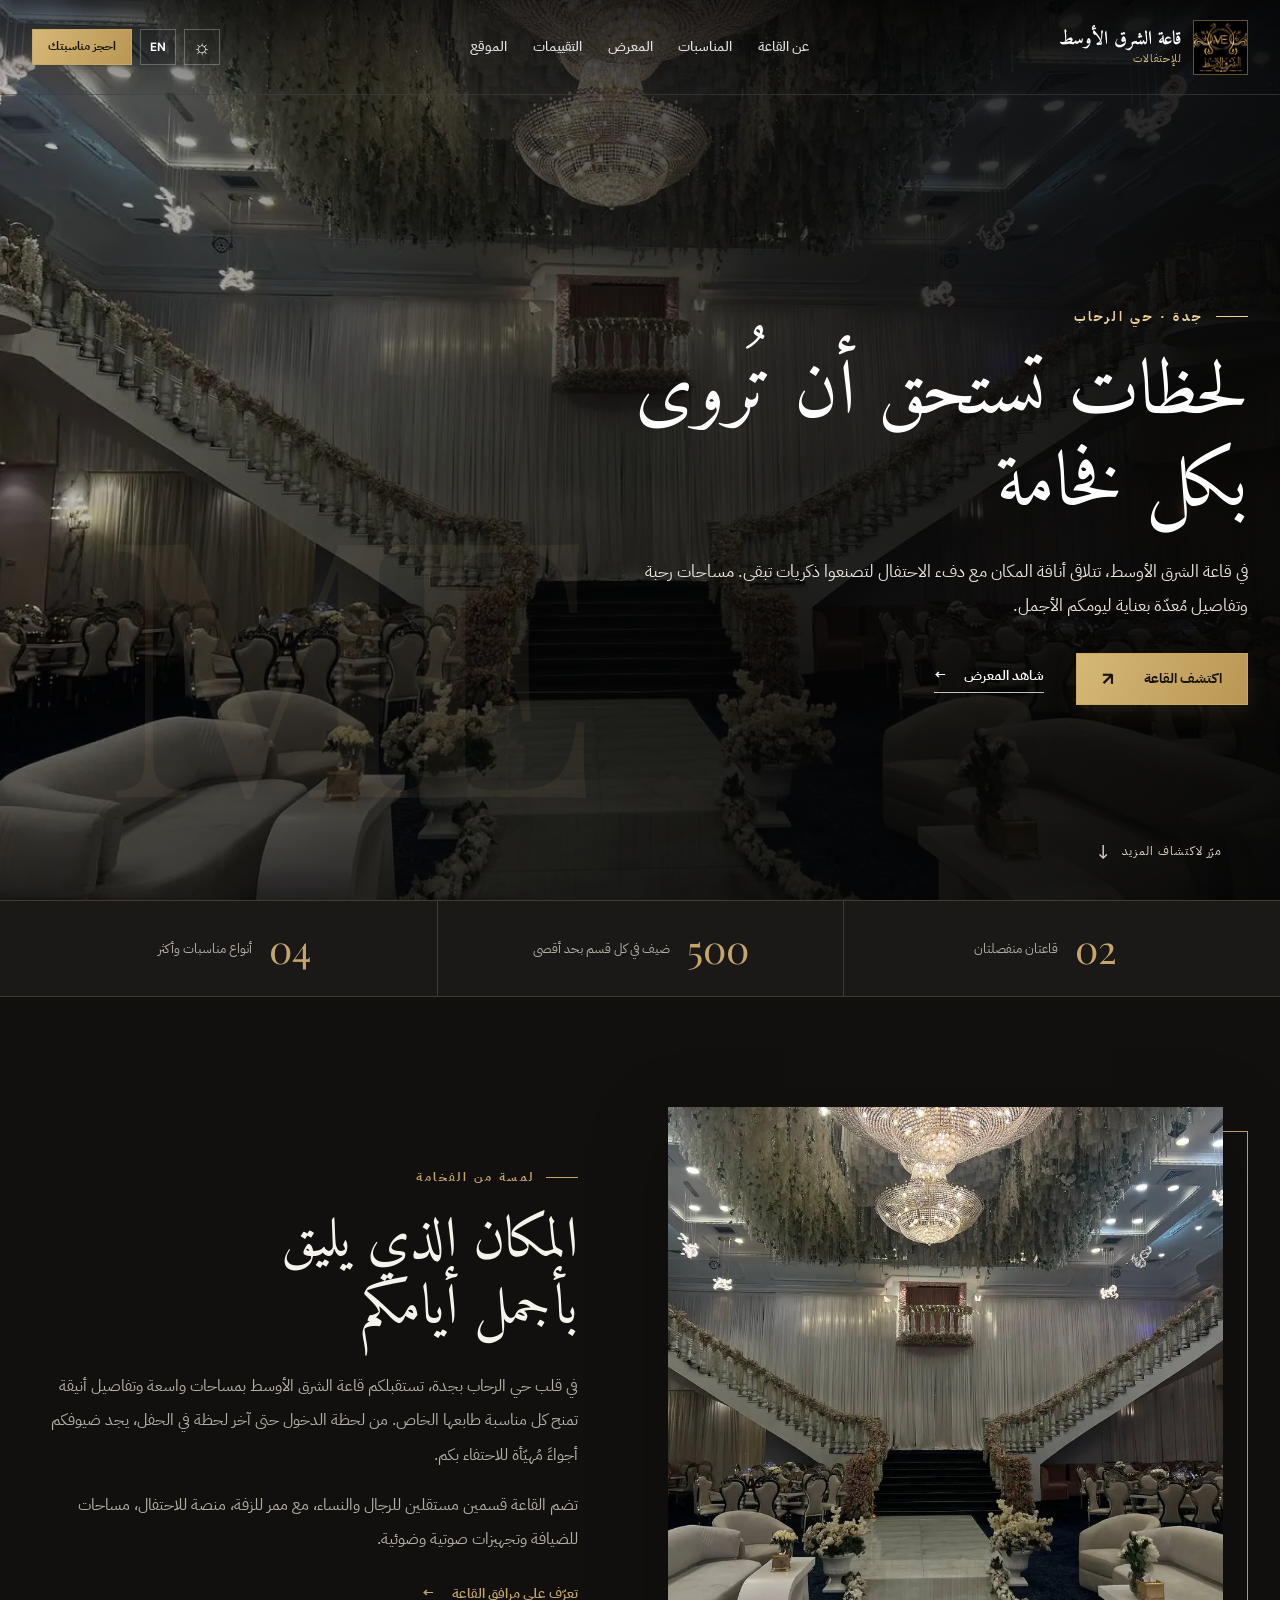
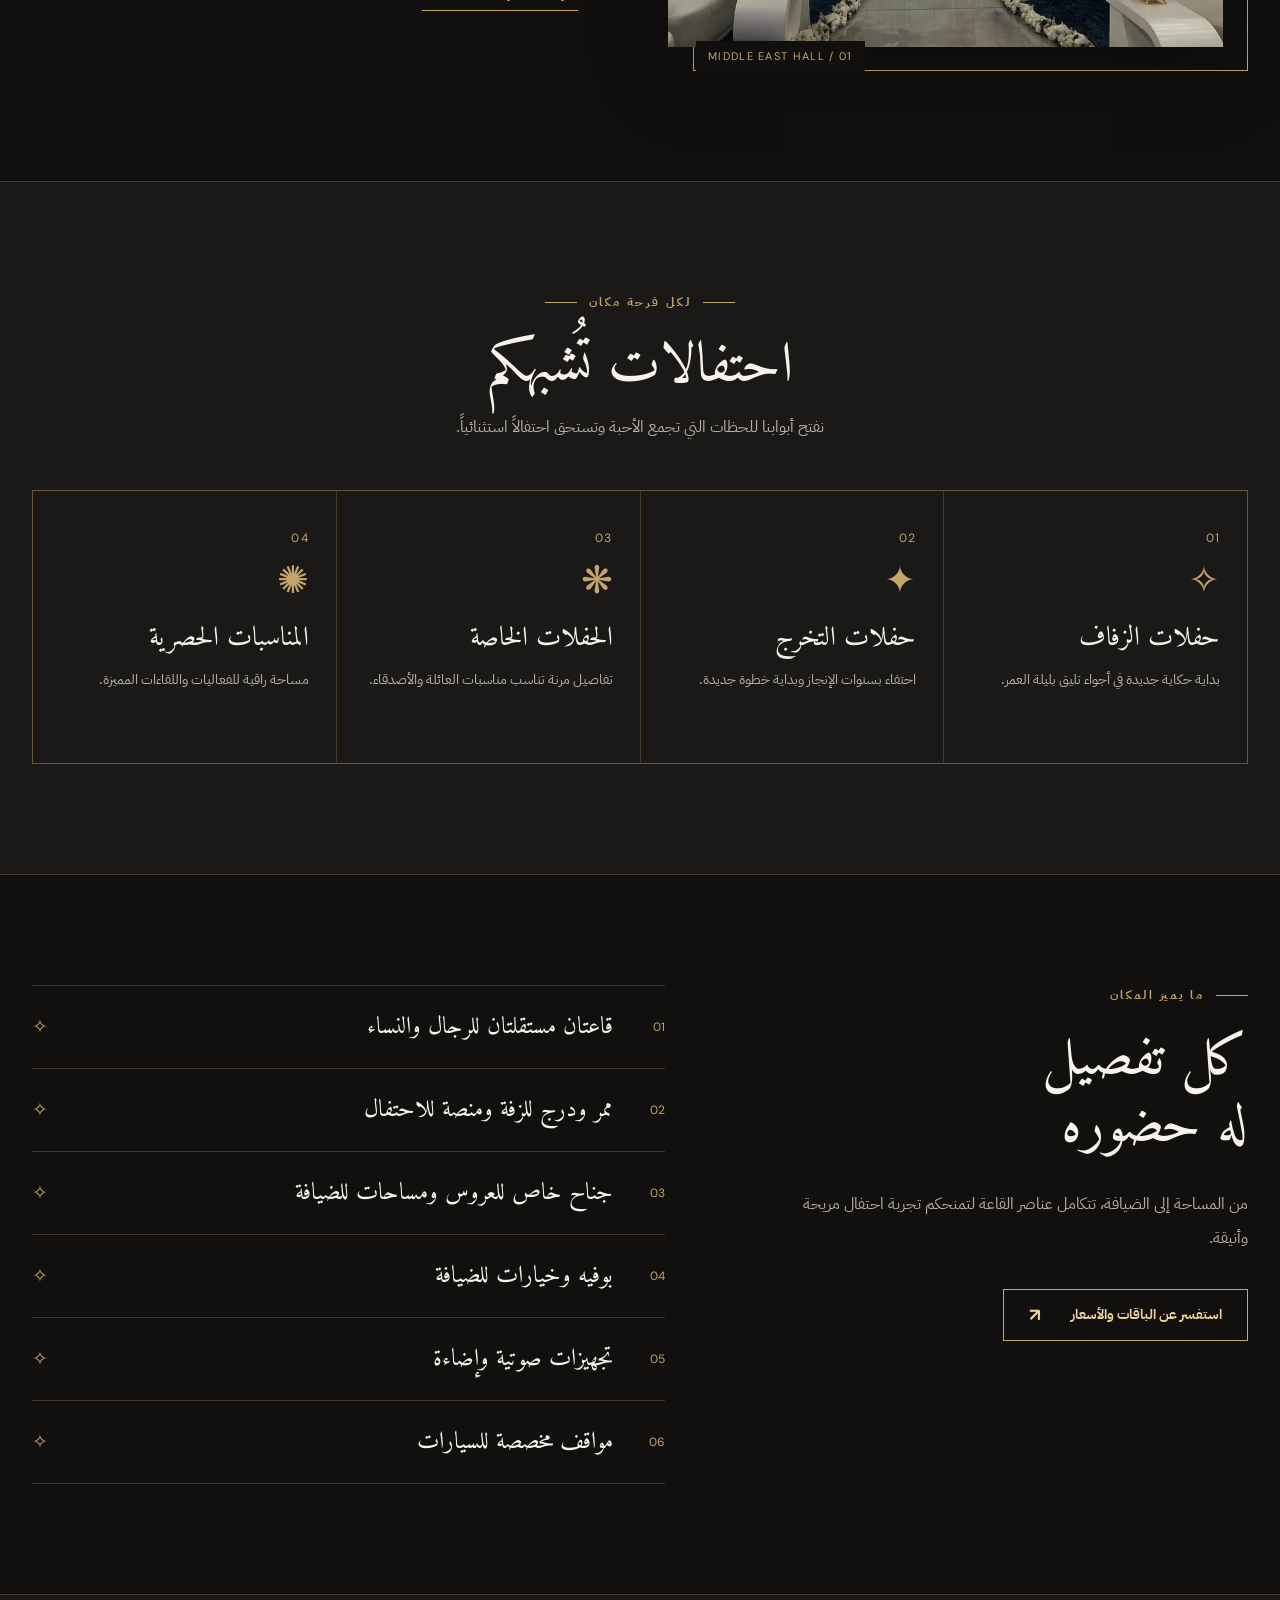
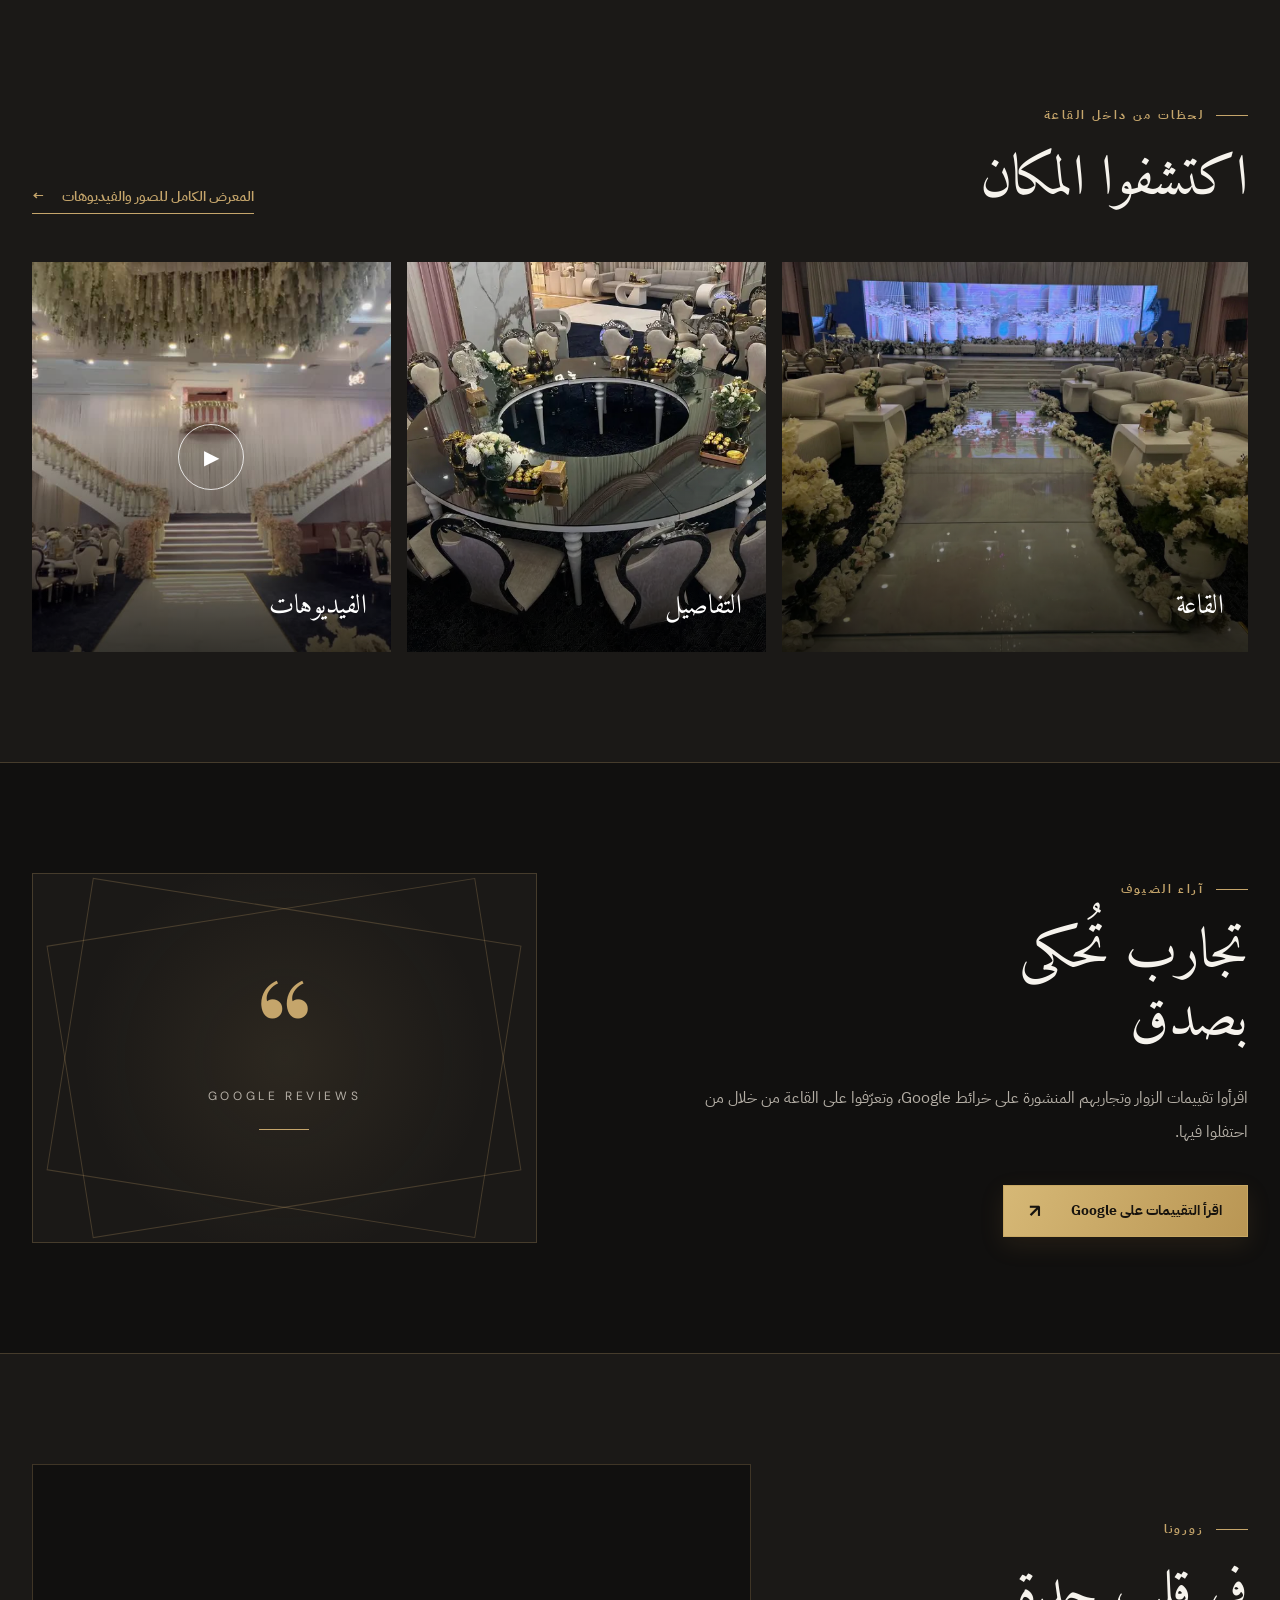
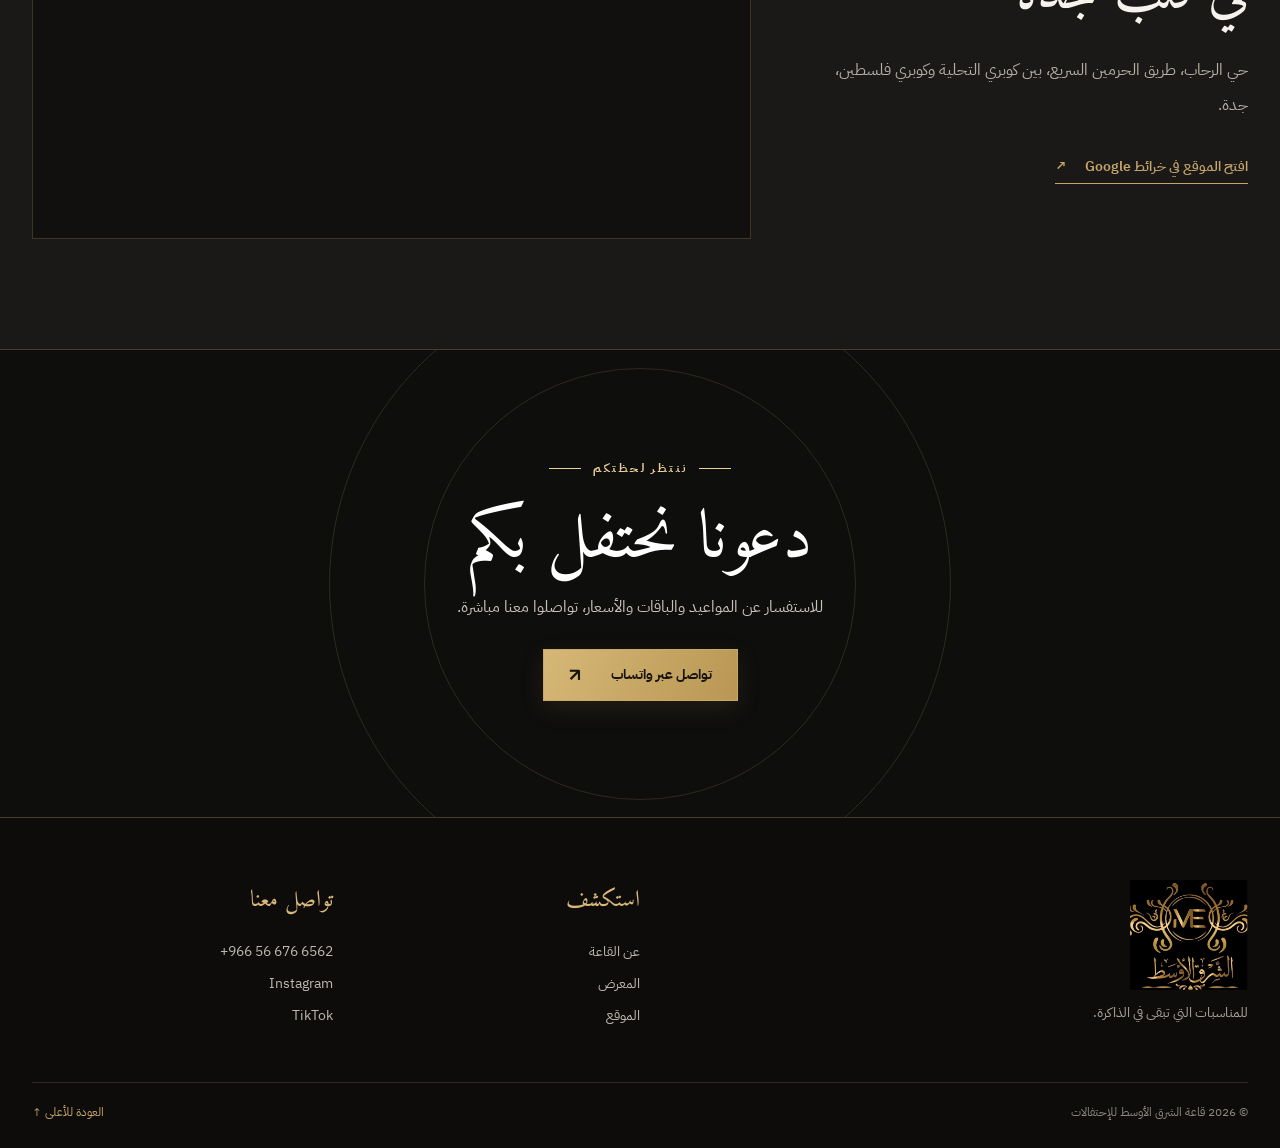
==== index.html @ b03f5df0 "Build Middle East Celebrations Hall website" ====
<!doctype html>
<html lang="ar" dir="rtl" data-theme="dark">
<head>
  <meta charset="utf-8">
  <meta name="viewport" content="width=device-width, initial-scale=1">
  <meta name="theme-color" content="#101010">
  <meta name="description" content="قاعة الشرق الأوسط للإحتفالات في حي الرحاب بجدة. قاعتان للاحتفالات، للأعراس والتخرج والمناسبات الخاصة. اكتشف القاعة وتواصل للحجز.">
  <title>قاعة الشرق الأوسط للإحتفالات | جدة</title>
  <link rel="icon" type="image/svg+xml" href="favicon.svg">
  <link rel="preconnect" href="https://fonts.googleapis.com">
  <link rel="preconnect" href="https://fonts.gstatic.com" crossorigin>
  <link href="https://fonts.googleapis.com/css2?family=Amiri:wght@400;700&family=DM+Sans:wght@400;500;600;700&family=IBM+Plex+Sans+Arabic:wght@400;500;600;700&family=Playfair+Display:wght@400;500;600&display=swap" rel="stylesheet">
  <link rel="stylesheet" href="styles.css">
  <script defer src="main.js"></script>
</head>
<body data-page="home">
  <a class="skip-link" href="#main" data-i18n="skip">تخطَّ إلى المحتوى</a>

  <div class="intro" id="intro" hidden aria-hidden="true">
    <div class="intro-inner">
      <div class="intro-line"></div>
      <img class="intro-logo" src="assets/brand-logo.png" alt="">
      <p class="intro-caption" data-i18n="copyright">قاعة الشرق الأوسط للإحتفالات</p>
      <p class="intro-english">MIDDLE EAST CELEBRATIONS HALL</p>
      <div class="intro-line"></div>
    </div>
    <img class="intro-couple" src="assets/dancing-couple.png" alt="">
    <button class="intro-skip" type="button" id="intro-skip" data-i18n="skipIntro">تخطي المقدمة</button>
  </div>

  <header class="site-header" id="top">
    <div class="shell header-shell">
      <a class="brand" href="index.html" aria-label="قاعة الشرق الأوسط للإحتفالات">
        <img src="assets/brand-logo.png" alt="شعار قاعة الشرق الأوسط" width="60" height="60">
        <span class="brand-text"><strong data-i18n="brand">قاعة الشرق الأوسط</strong><small data-i18n="brandSub">للإحتفالات</small></span>
      </a>
      <nav class="site-nav" id="site-nav" aria-label="التنقل الرئيسي">
        <a href="#about" data-i18n="navAbout">عن القاعة</a>
        <a href="#occasions" data-i18n="navOccasions">المناسبات</a>
        <a href="#gallery" data-i18n="navGallery">المعرض</a>
        <a href="#reviews" data-i18n="navReviews">التقييمات</a>
        <a href="#location" data-i18n="navLocation">الموقع</a>
      </nav>
      <div class="header-actions">
        <button class="icon-button" id="theme-toggle" type="button" aria-label="تفعيل الوضع الفاتح" title="الوضع الفاتح"><span aria-hidden="true">☼</span></button>
        <button class="lang-button" id="lang-toggle" type="button" aria-label="Switch to English">EN</button>
        <a class="button button-small header-book" href="https://wa.me/966566766562?text=%D9%85%D8%B1%D8%AD%D8%A8%D8%A7%D8%8C%20%D8%A3%D8%B1%D8%BA%D8%A8%20%D8%A8%D8%A7%D9%84%D8%A7%D8%B3%D8%AA%D9%81%D8%B3%D8%A7%D8%B1%20%D8%B9%D9%86%20%D8%AD%D8%AC%D8%B2%20%D9%82%D8%A7%D8%B9%D8%A9%20%D8%A7%D9%84%D8%B4%D8%B1%D9%82%20%D8%A7%D9%84%D8%A3%D9%88%D8%B3%D8%B7" target="_blank" rel="noopener" data-i18n="bookNow">احجز مناسبتك</a>
        <button class="menu-button" id="menu-toggle" type="button" aria-controls="site-nav" aria-expanded="false" aria-label="فتح القائمة"><span></span><span></span><span></span></button>
      </div>
    </div>
  </header>

  <main id="main">
    <section class="hero" aria-labelledby="hero-title">
      <div class="hero-photo" role="img" aria-label="قاعة الشرق الأوسط مجهزة للاحتفال"></div>
      <div class="hero-wash"></div>
      <div class="hero-ornament" aria-hidden="true">ME</div>
      <div class="shell hero-content">
        <p class="eyebrow hero-eyebrow"><span class="eyebrow-line"></span><span data-i18n="heroEyebrow">جدة · حي الرحاب</span></p>
        <h1 id="hero-title" data-i18n="heroTitle">لحظات تستحق أن تُروى<br>بكل فخامة</h1>
        <p class="hero-description" data-i18n="heroDescription">في قاعة الشرق الأوسط، تتلاقى أناقة المكان مع دفء الاحتفال لتصنعوا ذكريات تبقى. مساحات رحبة وتفاصيل مُعدّة بعناية ليومكم الأجمل.</p>
        <div class="hero-actions">
          <a class="button" href="#about"><span data-i18n="exploreHall">اكتشف القاعة</span><span class="button-arrow" aria-hidden="true">↗</span></a>
          <a class="text-link light-link" href="gallery.html"><span data-i18n="browseGallery">شاهد المعرض</span><span aria-hidden="true">←</span></a>
        </div>
      </div>
      <div class="hero-bottom"><span data-i18n="scrollHint">مرّر لاكتشاف المزيد</span><span aria-hidden="true">↓</span></div>
    </section>

    <section class="intro-stats" aria-label="لمحة عن القاعة">
      <div class="shell stats-grid">
        <div><strong>02</strong><span data-i18n="statHalls">قاعتان منفصلتان</span></div>
        <div><strong>500</strong><span data-i18n="statGuests">حتى ٥٠٠ ضيف لكل قسم</span></div>
        <div><strong>04</strong><span data-i18n="statEvents">أنواع مناسبات وأكثر</span></div>
      </div>
    </section>

    <section class="section about-section" id="about">
      <div class="shell about-grid">
        <div class="about-visual">
          <div class="image-frame"><img src="assets/photos/p02-large.webp" alt="المدخل والدرج الرئيسي في قاعة الشرق الأوسط" loading="lazy"></div>
          <span class="image-index">01 / MIDDLE EAST HALL</span>
        </div>
        <div class="about-copy">
          <p class="eyebrow"><span class="eyebrow-line"></span><span data-i18n="aboutEyebrow">لمسة من الفخامة</span></p>
          <h2 data-i18n="aboutTitle">المكان الذي يليق<br>بأجمل أيامكم</h2>
          <p data-i18n="aboutText">في قلب حي الرحاب بجدة، تستقبلكم قاعة الشرق الأوسط بمساحات واسعة وتفاصيل أنيقة تمنح كل مناسبة طابعها الخاص. من لحظة الدخول حتى آخر لحظة في الحفل، يجد ضيوفكم أجواءً مُهيّأة للاحتفاء بكم.</p>
          <p data-i18n="aboutText2">تضم القاعة قسمين مستقلين للرجال والنساء، مع ممر للزفة، منصة للاحتفال، مساحات للضيافة وتجهيزات صوتية وضوئية.</p>
          <a class="text-link" href="#services"><span data-i18n="discoverServices">تعرّف على مرافق القاعة</span><span aria-hidden="true">←</span></a>
        </div>
      </div>
    </section>

    <section class="section occasions-section" id="occasions">
      <div class="shell">
        <div class="section-heading centered">
          <p class="eyebrow"><span class="eyebrow-line"></span><span data-i18n="occasionsEyebrow">لكل فرحة مكان</span><span class="eyebrow-line"></span></p>
          <h2 data-i18n="occasionsTitle">احتفالات تُشبهكم</h2>
          <p data-i18n="occasionsIntro">نفتح أبوابنا للحظات التي تجمع الأحبة وتستحق احتفالاً استثنائياً.</p>
        </div>
        <div class="occasion-grid">
          <article class="occasion-card"><span class="occasion-number">01</span><span class="occasion-symbol" aria-hidden="true">✧</span><h3 data-i18n="weddings">حفلات الزفاف</h3><p data-i18n="weddingsText">بداية حكاية جديدة في أجواء تليق بليلة العمر.</p></article>
          <article class="occasion-card"><span class="occasion-number">02</span><span class="occasion-symbol" aria-hidden="true">✦</span><h3 data-i18n="graduations">حفلات التخرج</h3><p data-i18n="graduationsText">احتفاء بسنوات الإنجاز وبداية خطوة جديدة.</p></article>
          <article class="occasion-card"><span class="occasion-number">03</span><span class="occasion-symbol" aria-hidden="true">❋</span><h3 data-i18n="privateEvents">الحفلات الخاصة</h3><p data-i18n="privateEventsText">تفاصيل مرنة تناسب مناسبات العائلة والأصدقاء.</p></article>
          <article class="occasion-card"><span class="occasion-number">04</span><span class="occasion-symbol" aria-hidden="true">✺</span><h3 data-i18n="exclusiveEvents">المناسبات الحصرية</h3><p data-i18n="exclusiveEventsText">مساحة راقية للفعاليات واللقاءات المميزة.</p></article>
        </div>
      </div>
    </section>

    <section class="section services-section" id="services">
      <div class="shell services-grid">
        <div class="services-heading">
          <p class="eyebrow"><span class="eyebrow-line"></span><span data-i18n="servicesEyebrow">ما يميز المكان</span></p>
          <h2 data-i18n="servicesTitle">كل تفصيل<br>له حضوره</h2>
          <p data-i18n="servicesIntro">من المساحة إلى الضيافة، تتكامل عناصر القاعة لتمنحكم تجربة احتفال مريحة وأنيقة.</p>
          <a class="button button-outline" href="https://wa.me/966566766562?text=%D9%85%D8%B1%D8%AD%D8%A8%D8%A7%D8%8C%20%D8%A3%D8%B1%D8%BA%D8%A8%20%D8%A8%D9%85%D8%B9%D8%B1%D9%81%D8%A9%20%D8%A8%D8%A7%D9%82%D8%A7%D8%AA%20%D9%82%D8%A7%D8%B9%D8%A9%20%D8%A7%D9%84%D8%B4%D8%B1%D9%82%20%D8%A7%D9%84%D8%A3%D9%88%D8%B3%D8%B7" target="_blank" rel="noopener"><span data-i18n="askPrice">استفسر عن الباقات والأسعار</span><span class="button-arrow" aria-hidden="true">↗</span></a>
        </div>
        <div class="services-list">
          <div class="service-row"><span>01</span><h3 data-i18n="service1">قاعتان مستقلتان للرجال والنساء</h3><span aria-hidden="true">✧</span></div>
          <div class="service-row"><span>02</span><h3 data-i18n="service2">ممر ودرج للزفة ومنصة للاحتفال</h3><span aria-hidden="true">✧</span></div>
          <div class="service-row"><span>03</span><h3 data-i18n="service3">جناح خاص للعروس ومساحات للضيافة</h3><span aria-hidden="true">✧</span></div>
          <div class="service-row"><span>04</span><h3 data-i18n="service4">بوفيه وخيارات للضيافة</h3><span aria-hidden="true">✧</span></div>
          <div class="service-row"><span>05</span><h3 data-i18n="service5">تجهيزات صوتية وإضاءة</h3><span aria-hidden="true">✧</span></div>
          <div class="service-row"><span>06</span><h3 data-i18n="service6">مواقف مخصصة للسيارات</h3><span aria-hidden="true">✧</span></div>
        </div>
      </div>
    </section>

    <section class="section gallery-preview" id="gallery">
      <div class="shell">
        <div class="section-heading split-heading">
          <div><p class="eyebrow"><span class="eyebrow-line"></span><span data-i18n="galleryEyebrow">لحظات من داخل القاعة</span></p><h2 data-i18n="galleryTitle">اكتشفوا المكان</h2></div>
          <a class="text-link" href="gallery.html"><span data-i18n="allGallery">المعرض الكامل للصور والفيديوهات</span><span aria-hidden="true">←</span></a>
        </div>
        <div class="preview-grid">
          <a class="preview-tile preview-large" href="gallery.html"><img src="assets/photos/p21-large.webp" alt="الممر الرئيسي ومنصة الحفل" loading="lazy"><span data-i18n="previewHall">القاعة</span></a>
          <a class="preview-tile" href="gallery.html"><img src="assets/photos/p09.webp" alt="تفاصيل تجهيز طاولات الضيوف" loading="lazy"><span data-i18n="previewDetails">التفاصيل</span></a>
          <a class="preview-tile" href="gallery.html#videos"><img src="assets/video-posters/v05.webp" alt="مشهد من فيديو القاعة" loading="lazy"><span class="play-mark" aria-hidden="true">▶</span><span data-i18n="previewVideos">الفيديوهات</span></a>
        </div>
      </div>
    </section>

    <section class="section reviews-section" id="reviews">
      <div class="shell review-grid">
        <div><p class="eyebrow"><span class="eyebrow-line"></span><span data-i18n="reviewsEyebrow">آراء الضيوف</span></p><h2 data-i18n="reviewsTitle">تجارب تُحكى<br>بصدق</h2><p data-i18n="reviewsText">اقرأوا تقييمات الزوار وتجاربهم المنشورة على خرائط Google، وتعرّفوا على القاعة من خلال من احتفلوا فيها.</p><a class="button" href="https://www.google.com/maps?cid=5537637348381846499" target="_blank" rel="noopener"><span data-i18n="readGoogle">اقرأ التقييمات على Google</span><span class="button-arrow" aria-hidden="true">↗</span></a></div>
        <div class="review-visual" aria-hidden="true"><span class="quote-mark">“</span><span class="review-visual-text">GOOGLE REVIEWS</span><span class="review-visual-line"></span></div>
      </div>
    </section>

    <section class="section location-section" id="location">
      <div class="shell location-grid">
        <div class="location-copy"><p class="eyebrow"><span class="eyebrow-line"></span><span data-i18n="locationEyebrow">زورونا</span></p><h2 data-i18n="locationTitle">في قلب جدة</h2><p data-i18n="locationText">حي الرحاب، طريق الحرمين السريع، بين كوبري التحلية وكوبري فلسطين، جدة.</p><a class="text-link" href="https://www.google.com/maps?cid=5537637348381846499" target="_blank" rel="noopener"><span data-i18n="directions">افتح الموقع في خرائط Google</span><span aria-hidden="true">↗</span></a></div>
        <div class="map-frame"><iframe title="موقع قاعة الشرق الأوسط على الخريطة" src="https://www.google.com/maps?q=Middle%20Eastern%20Hall%20Al-Rehab%20Jeddah&output=embed" loading="lazy" referrerpolicy="no-referrer-when-downgrade" allowfullscreen></iframe></div>
      </div>
    </section>

    <section class="closing-cta"><div class="shell closing-inner"><p class="eyebrow"><span class="eyebrow-line"></span><span data-i18n="closingEyebrow">ننتظر لحظتكم</span><span class="eyebrow-line"></span></p><h2 data-i18n="closingTitle">دعونا نحتفل بكم</h2><p data-i18n="closingText">للاستفسار عن المواعيد والباقات والأسعار، تواصلوا معنا مباشرة.</p><a class="button" href="https://wa.me/966566766562?text=%D9%85%D8%B1%D8%AD%D8%A8%D8%A7%D8%8C%20%D8%A3%D8%B1%D8%BA%D8%A8%20%D8%A8%D8%A7%D9%84%D8%A7%D8%B3%D8%AA%D9%81%D8%B3%D8%A7%D8%B1%20%D8%B9%D9%86%20%D8%AD%D8%AC%D8%B2%20%D8%A7%D9%84%D9%82%D8%A7%D8%B9%D8%A9" target="_blank" rel="noopener"><span data-i18n="contactWhatsapp">تواصل عبر واتساب</span><span class="button-arrow" aria-hidden="true">↗</span></a></div></section>
  </main>

  <footer class="site-footer"><div class="shell footer-grid"><div class="footer-brand"><img src="assets/brand-logo.png" alt="شعار قاعة الشرق الأوسط" width="122" height="114"><p data-i18n="footerLine">للمناسبات التي تبقى في الذاكرة.</p></div><div><h3 data-i18n="footerExplore">استكشف</h3><a href="#about" data-i18n="navAbout">عن القاعة</a><a href="gallery.html" data-i18n="navGallery">المعرض</a><a href="#location" data-i18n="navLocation">الموقع</a></div><div><h3 data-i18n="footerContact">تواصل معنا</h3><a href="https://wa.me/966566766562" target="_blank" rel="noopener" dir="ltr">+966 56 676 6562</a><a href="https://www.instagram.com/meweddings/?hl=ar" target="_blank" rel="noopener">Instagram</a><a href="https://www.tiktok.com/@meweddinghall" target="_blank" rel="noopener">TikTok</a></div></div><div class="shell footer-bottom"><span>© <span id="year"></span> <span data-i18n="copyright">قاعة الشرق الأوسط للإحتفالات</span></span><a href="#top" data-i18n="backTop">العودة للأعلى ↑</a></div></footer>
</body>
</html>
---- styles.css ----
:root{--bg:#11100f;--surface:#1b1917;--surface-2:#24211e;--text:#f6f3ed;--muted:#b5afa6;--gold:#c5a56b;--gold-bright:#ead09a;--line:rgba(197,165,107,.25);--shadow:0 24px 75px rgba(0,0,0,.25);--font-body:"IBM Plex Sans Arabic","DM Sans",sans-serif;--font-display:"Amiri","Playfair Display",serif}
html[data-theme="light"]{--bg:#f7f7f5;--surface:#fff;--surface-2:#eeece8;--text:#181716;--muted:#66625d;--gold:#96713b;--gold-bright:#ae864c;--line:rgba(90,70,38,.2);--shadow:0 24px 70px rgba(30,25,16,.1)}
*{box-sizing:border-box}
html{scroll-behavior:smooth;scroll-padding-top:92px}
body{margin:0;background:var(--bg);color:var(--text);font-family:var(--font-body);font-size:16px;line-height:1.8;transition:background .35s,color .35s;overflow-x:hidden}
body:has(.intro:not([hidden])){overflow:hidden}
[hidden]{display:none!important}
a{color:inherit;text-decoration:none}
button{font:inherit}
img{max-width:100%;display:block}
::selection{background:var(--gold);color:#13110e}
.shell{width:min(100% - 64px,1220px);margin-inline:auto}
.skip-link{position:fixed;inset-block-start:-70px;inset-inline-start:18px;z-index:200;background:var(--gold);color:#111;padding:8px 18px}
.skip-link:focus{inset-block-start:10px}
:focus-visible{outline:2px solid var(--gold-bright);outline-offset:4px}
.site-header{position:absolute;inset:0 0 auto;z-index:30;color:#fff;border-bottom:1px solid rgba(255,255,255,.16);background:linear-gradient(180deg,rgba(0,0,0,.58),rgba(0,0,0,.04))}
.header-shell{min-height:94px;display:flex;align-items:center;gap:28px}
.brand{display:flex;align-items:center;gap:11px;flex-shrink:0;line-height:1.3}
.brand img{width:55px;height:55px;object-fit:contain;border:1px solid rgba(219,178,103,.45);background:#000}
.brand-text{display:flex;flex-direction:column;white-space:nowrap}
.brand-text strong{font-family:"Amiri",serif;font-size:19px;font-weight:700}
.brand-text small{color:#dbbd82;font-size:11px;letter-spacing:.08em}
.site-nav{display:flex;align-items:center;justify-content:center;gap:clamp(16px,2vw,30px);flex:1}
.site-nav a{font-size:14px;font-weight:500;white-space:nowrap;opacity:.88;transition:color .2s,opacity .2s}
.site-nav a:hover,.site-nav a[aria-current="page"]{color:var(--gold-bright);opacity:1}
.header-actions{display:flex;align-items:center;gap:8px}
.icon-button,.lang-button,.menu-button{border:1px solid rgba(255,255,255,.27);background:rgba(0,0,0,.1);color:#fff;cursor:pointer;height:36px;min-width:36px;display:grid;place-items:center;transition:background .2s,border-color .2s}
.icon-button:hover,.lang-button:hover,.menu-button:hover{border-color:var(--gold);background:rgba(197,165,107,.16)}
.icon-button{font-size:20px;line-height:1}
.lang-button{font:700 12px "DM Sans",sans-serif;letter-spacing:.04em;padding:0 8px}
.menu-button{display:none;width:38px;gap:3px;padding:9px}
.menu-button span{width:18px;height:1px;background:#fff;display:block}
.button{display:inline-flex;align-items:center;justify-content:center;gap:30px;min-height:52px;padding:11px 25px;background:linear-gradient(115deg,#d6b876,#b99654);color:#17130e;border:1px solid #c8a864;font-weight:700;font-size:14px;line-height:1.3;cursor:pointer;transition:transform .25s,box-shadow .25s,background .25s;box-shadow:0 8px 24px rgba(174,135,68,.13)}
.button:hover{transform:translateY(-3px);box-shadow:0 16px 30px rgba(174,135,68,.22)}
.button-small{min-height:36px;padding:8px 15px;font-size:12px;white-space:nowrap}
.button-arrow{font-family:"DM Sans",sans-serif;font-size:18px;line-height:1}
.button-outline{background:transparent;color:var(--gold-bright);box-shadow:none}
.button-outline:hover{background:rgba(197,165,107,.08)}
.text-link{display:inline-flex;align-items:center;gap:18px;color:var(--gold);font-weight:600;font-size:14px;border-bottom:1px solid var(--gold);padding-bottom:6px;line-height:1.5;transition:gap .2s,color .2s}
.text-link:hover{gap:24px;color:var(--gold-bright)}
.light-link{color:#fff;border-color:rgba(255,255,255,.75)}
.hero{min-height:min(850px,100svh);height:100svh;max-height:940px;position:relative;display:flex;align-items:center;color:#fff;background:#090909;isolation:isolate;overflow:hidden}
.hero-photo,.hero-wash{position:absolute;inset:0;z-index:-2}
.hero-photo{background:url("assets/photos/p02-large.webp") center 53%/cover no-repeat;transform:scale(1.02)}
.hero-wash{z-index:-1;background:linear-gradient(90deg,rgba(6,6,6,.2),rgba(5,5,5,.65) 48%,rgba(5,5,5,.9) 100%),linear-gradient(0deg,rgba(0,0,0,.5),transparent 38%)}
[dir="ltr"] .hero-wash{background:linear-gradient(270deg,rgba(6,6,6,.2),rgba(5,5,5,.65) 48%,rgba(5,5,5,.9) 100%),linear-gradient(0deg,rgba(0,0,0,.5),transparent 38%)}
.hero-ornament{position:absolute;inset-inline-end:8%;inset-block-end:8%;font:500 clamp(160px,28vw,390px) "Playfair Display",serif;letter-spacing:-.11em;color:rgba(230,204,156,.06);pointer-events:none;line-height:1}
.hero-content{padding-top:110px;position:relative}
.eyebrow{display:flex;align-items:center;gap:12px;margin:0 0 20px;color:var(--gold);font-size:12px;font-weight:700;letter-spacing:.2em;text-transform:uppercase}
.eyebrow-line{width:32px;height:1px;background:currentColor;display:inline-block;flex-shrink:0}
.hero-eyebrow{color:var(--gold-bright);font-size:13px}
h1,h2,h3,p{margin-block-start:0}
h1,h2{font-family:var(--font-display);font-weight:400;line-height:1.2}
h1{font-size:clamp(50px,6vw,93px);max-width:810px;margin-bottom:22px;text-wrap:balance}
h2{font-size:clamp(42px,4.4vw,72px);margin-bottom:25px;text-wrap:balance}
.hero-description{max-width:610px;font-size:17px;line-height:2;color:#e9e5de;margin-bottom:30px}
.hero-actions{display:flex;align-items:center;gap:32px;flex-wrap:wrap}
.hero-bottom{position:absolute;inset-block-end:30px;inset-inline-start:4.5%;display:flex;align-items:center;gap:10px;font-size:12px;letter-spacing:.08em;color:#e0d7c8}
.hero-bottom span:last-child{font-size:20px}
.intro-stats{border-block:1px solid var(--line);background:var(--surface)}
.stats-grid{display:grid;grid-template-columns:repeat(3,1fr)}
.stats-grid>div{display:flex;align-items:center;justify-content:center;gap:17px;padding:28px 16px;border-inline-end:1px solid var(--line)}
.stats-grid>div:last-child{border-inline-end:0}
.stats-grid strong{font:400 39px "Playfair Display",serif;color:var(--gold);line-height:1}
.stats-grid span{color:var(--muted);font-size:13px}
.section{padding:110px 0}
.about-grid{display:grid;grid-template-columns:1.03fr .97fr;gap:clamp(50px,7vw,100px);align-items:center}
.about-visual{position:relative;padding:0 25px 24px 0}
[dir="ltr"] .about-visual{padding:0 0 24px 25px}
.about-visual::after{content:"";position:absolute;inset:24px 0 0 25px;border:1px solid var(--gold);z-index:-1}
[dir="ltr"] .about-visual::after{inset:24px 25px 0 0}
.image-frame{height:540px;overflow:hidden;box-shadow:var(--shadow)}
.image-frame img{width:100%;height:100%;object-fit:cover;transition:transform .6s}
.image-frame:hover img{transform:scale(1.035)}
.image-index{position:absolute;inset-block-end:0;inset-inline-end:28px;background:var(--bg);padding:8px 12px;color:var(--gold);font:11px "DM Sans",sans-serif;letter-spacing:.12em}
.about-copy>p:not(.eyebrow),.services-heading>p:not(.eyebrow),.location-copy>p:not(.eyebrow),.review-grid>div:first-child>p:not(.eyebrow){font-size:16px;line-height:2.15;color:var(--muted);max-width:570px}
.about-copy .text-link{margin-top:10px}
.occasions-section{background:var(--surface);border-block:1px solid var(--line)}
.section-heading{margin-bottom:48px}
.section-heading h2{margin-bottom:12px}
.section-heading>p:last-child{color:var(--muted);font-size:16px}
.centered{text-align:center}
.centered .eyebrow{justify-content:center}
.occasion-grid{display:grid;grid-template-columns:repeat(4,1fr);gap:1px;background:var(--line);border:1px solid var(--line)}
.occasion-card{min-height:272px;background:var(--surface);padding:32px 27px;position:relative;transition:background .25s}
.occasion-card:hover{background:var(--surface-2)}
.occasion-number{color:var(--gold);font:12px "DM Sans",sans-serif;letter-spacing:.1em}
.occasion-symbol{display:block;color:var(--gold);font-size:38px;margin:10px 0 20px;line-height:1}
.occasion-card h3{font-family:var(--font-display);font-size:27px;font-weight:400;margin:0 0 9px;line-height:1.4}
.occasion-card p{font-size:14px;color:var(--muted);line-height:1.9;margin:0}
.services-grid{display:grid;grid-template-columns:.85fr 1.15fr;gap:clamp(60px,9vw,130px);align-items:start}
.services-heading .button{margin-top:18px}
.services-list{border-top:1px solid var(--line)}
.service-row{display:grid;grid-template-columns:40px 1fr 24px;align-items:center;gap:12px;padding:23px 0;border-bottom:1px solid var(--line)}
.service-row>span{color:var(--gold);font:12px "DM Sans",sans-serif}
.service-row>span:last-child{font-size:19px;text-align:end}
.service-row h3{margin:0;font-family:var(--font-display);font-size:24px;font-weight:400;line-height:1.5}
.gallery-preview{background:var(--surface);border-block:1px solid var(--line)}
.split-heading{display:flex;align-items:end;justify-content:space-between;gap:20px}
.split-heading h2{margin:0}
.preview-grid{display:grid;grid-template-columns:1.3fr 1fr 1fr;gap:16px;height:390px}
.preview-tile{position:relative;overflow:hidden;background:#191919;isolation:isolate}
.preview-tile::after{content:"";position:absolute;inset:45% 0 0;background:linear-gradient(0deg,rgba(0,0,0,.7),transparent);z-index:0}
.preview-tile img{width:100%;height:100%;object-fit:cover;transition:transform .5s,filter .5s}
.preview-tile:hover img{transform:scale(1.06);filter:brightness(.8)}
.preview-tile>span:not(.play-mark){position:absolute;inset-block-end:21px;inset-inline-start:24px;z-index:1;color:#fff;font-family:var(--font-display);font-size:27px}
.play-mark{position:absolute;inset:50% auto auto 50%;transform:translate(-50%,-50%);width:66px;height:66px;border:1px solid rgba(255,255,255,.8);border-radius:50%;display:grid;place-items:center;color:#fff;font:20px "DM Sans",sans-serif;z-index:1}
.review-grid{display:grid;grid-template-columns:1fr .8fr;gap:80px;align-items:center}
.review-grid>div:first-child .button{margin-top:20px}
.review-visual{height:370px;border:1px solid var(--line);background:radial-gradient(circle at center,rgba(197,165,107,.1),transparent 65%),var(--surface);display:flex;flex-direction:column;align-items:center;justify-content:center;position:relative;overflow:hidden}
.review-visual::before,.review-visual::after{content:"";width:86%;height:80%;border:1px solid var(--line);position:absolute;transform:rotate(9deg)}
.review-visual::after{transform:rotate(-9deg)}
.quote-mark{font:150px "Playfair Display",serif;line-height:.55;color:var(--gold);z-index:1}
.review-stars{color:var(--gold);font-size:23px;letter-spacing:.2em;z-index:1}
.review-visual-text{margin-top:20px;color:var(--muted);font:12px "DM Sans",sans-serif;letter-spacing:.3em;z-index:1}
.review-visual-line{height:1px;width:50px;background:var(--gold);margin-top:25px;z-index:1}
.location-section{background:var(--surface);border-block:1px solid var(--line)}
.location-grid{display:grid;grid-template-columns:.75fr 1.25fr;gap:65px;align-items:center}
.location-copy .text-link{margin-top:18px}
.map-frame{height:375px;border:1px solid var(--line);padding:8px;background:var(--bg)}
.map-frame iframe{width:100%;height:100%;border:0;filter:grayscale(1) contrast(.95)}
.closing-cta{background:#0e0e0d;color:#fff;text-align:center;position:relative;overflow:hidden;padding:108px 0 116px;border-bottom:1px solid rgba(197,165,107,.3)}
.closing-cta::before,.closing-cta::after{content:"";width:430px;height:430px;border:1px solid rgba(197,165,107,.18);border-radius:50%;position:absolute;top:50%;left:50%;transform:translate(-50%,-50%)}
.closing-cta::after{width:620px;height:620px}
.closing-inner{position:relative;z-index:1}
.closing-inner .eyebrow{justify-content:center;color:var(--gold-bright)}
.closing-inner h2{font-size:clamp(48px,5.3vw,82px);margin-bottom:12px}
.closing-inner>p:not(.eyebrow){color:#c8c3b8;margin:0 0 27px}
.site-footer{background:#0d0c0b;color:#ece8e0;padding:62px 0 24px}
.footer-grid{display:grid;grid-template-columns:1.7fr .8fr .9fr;gap:40px;padding-bottom:50px}
.footer-brand img{width:118px;height:110px;object-fit:contain;margin-bottom:10px}
.footer-brand p{font-size:14px;color:#aaa196;margin:0}
.footer-grid h3{font:400 23px "Amiri",serif;color:#d8b879;margin:0 0 15px}
.footer-grid>div:not(:first-child){display:flex;flex-direction:column;align-items:flex-start}
.footer-grid a{color:#bfb8ae;font-size:14px;line-height:2.3;transition:color .2s}
.footer-grid a:hover{color:#e3c68c}
.footer-bottom{border-top:1px solid rgba(197,165,107,.18);padding-top:19px;display:flex;justify-content:space-between;gap:20px;color:#8e877e;font-size:12px}
.footer-bottom a{color:#c5a56b}
/* Entrance */
.intro{position:fixed;inset:0;z-index:100;background:radial-gradient(circle at 50% 50%,#23190e 0%,#070707 48%,#020202 100%);color:#f0dfba;overflow:hidden;animation:introFade .55s ease 5.6s forwards}
.intro::before,.intro::after{content:"";position:absolute;width:66vmin;height:66vmin;border:1px solid rgba(213,178,111,.2);border-radius:50%;top:50%;left:50%;transform:translate(-50%,-50%)}
.intro::after{width:83vmin;height:83vmin;border-color:rgba(213,178,111,.1)}
.intro-inner{position:absolute;top:50%;left:50%;transform:translate(-50%,-50%);width:min(450px,90vw);display:flex;flex-direction:column;align-items:center;z-index:1;animation:introText .65s ease 3.3s both;text-align:center}
.intro-line{width:180px;height:1px;background:linear-gradient(90deg,transparent,#c5a56b,transparent)}
.intro-logo{width:180px;height:167px;object-fit:contain;mix-blend-mode:screen;margin:10px 0}
.intro-caption{font:28px "Amiri",serif;margin:5px 0 0}
.intro-english{font:10px "DM Sans",sans-serif;letter-spacing:.24em;margin:0 0 17px}
.intro-couple{position:absolute;z-index:2;bottom:-6%;left:0;width:min(31vw,410px);height:90%;object-fit:contain;object-position:bottom;animation:danceAcross 5.7s linear forwards;filter:drop-shadow(0 0 15px rgba(196,147,60,.28))}
.intro-skip{position:absolute;inset-block-end:24px;inset-inline-end:30px;z-index:5;border:1px solid rgba(234,208,154,.55);color:#ead09a;background:rgba(0,0,0,.5);padding:5px 14px;cursor:pointer;font-size:12px}
@keyframes danceAcross{0%{transform:translateX(115vw) rotate(0deg)}18%{transform:translateX(82vw) rotate(-3deg)}38%{transform:translateX(45vw) rotate(2deg)}62%{transform:translateX(8vw) rotate(-2deg)}82%{transform:translateX(-44vw) rotate(2deg)}100%{transform:translateX(-115vw) rotate(0deg)}}
@keyframes introText{from{opacity:0;transform:translate(-50%,-44%) scale(.96)}to{opacity:1;transform:translate(-50%,-50%) scale(1)}}
@keyframes introFade{to{opacity:0;visibility:hidden}}
/* Gallery page */
.inner-header{position:relative;background:#0b0b0a;border-bottom-color:rgba(197,165,107,.25)}
.gallery-hero{background:#11100f url("assets/photos/p07-large.webp") center 45%/cover no-repeat;position:relative;color:#fff;isolation:isolate;padding:100px 0 74px}
.gallery-hero::before{content:"";position:absolute;inset:0;background:rgba(0,0,0,.74);z-index:-1}
.gallery-hero h1{font-size:clamp(55px,6vw,88px);margin:0 0 7px}
.gallery-hero p:last-child{max-width:660px;color:#ded8cf;margin:0;font-size:17px}
.gallery-main{min-height:60vh;padding:55px 0 100px}
.gallery-toolbar{display:flex;align-items:center;justify-content:space-between;gap:20px;flex-wrap:wrap;margin-bottom:34px;border-bottom:1px solid var(--line)}
.gallery-tabs{display:flex;gap:8px}
.gallery-tab{border:0;border-bottom:2px solid transparent;background:transparent;color:var(--muted);padding:10px 24px 18px;cursor:pointer;font-size:15px;font-weight:600;transition:color .2s,border-color .2s}
.gallery-tab:hover,.gallery-tab[aria-selected="true"]{color:var(--gold);border-bottom-color:var(--gold)}
.gallery-count{font:12px "DM Sans",sans-serif;color:var(--muted);letter-spacing:.14em}
.full-gallery-grid{display:grid;grid-template-columns:repeat(4,minmax(0,1fr));gap:18px}
.gallery-card{position:relative;padding:0;border:1px solid var(--line);background:var(--surface);color:var(--text);text-align:start;cursor:pointer;overflow:hidden;min-width:0}
.gallery-card img{width:100%;height:240px;object-fit:cover;transition:transform .45s,filter .45s}
.gallery-card:hover img{transform:scale(1.06);filter:brightness(.8)}
.gallery-card-info{display:flex;align-items:center;justify-content:space-between;gap:8px;padding:12px 15px;min-height:52px}
.gallery-card-info span:first-child{font-size:13px}
.gallery-card-info span:last-child{color:var(--gold);font:13px "DM Sans",sans-serif}
.gallery-card .video-play{position:absolute;top:calc(50% - 26px);left:50%;transform:translate(-50%,-50%);width:53px;height:53px;border-radius:50%;background:rgba(0,0,0,.55);border:1px solid #fff;display:grid;place-items:center;color:#fff;font:16px "DM Sans",sans-serif;pointer-events:none}
.gallery-credit{border-top:1px solid var(--line);padding-top:22px;margin-top:40px;color:var(--muted);font-size:13px}
.gallery-credit a{color:var(--gold);text-decoration:underline;text-underline-offset:4px}
.lightbox{position:fixed;inset:0;background:rgba(0,0,0,.94);z-index:90;display:grid;place-items:center;padding:55px 70px;color:#fff}
.lightbox-inner{width:min(100%,1080px);height:min(100%,760px);display:flex;flex-direction:column;align-items:center;justify-content:center;gap:14px}
.lightbox img,.lightbox video{max-width:100%;max-height:calc(100% - 42px);width:auto;height:auto;object-fit:contain;box-shadow:0 20px 70px rgba(0,0,0,.5)}
.lightbox video{width:min(100%,850px);max-height:70vh}
.lightbox-caption{margin:0;color:#d4c4a8;font-size:14px;text-align:center}
.lightbox-close,.lightbox-prev,.lightbox-next{position:absolute;background:rgba(25,23,21,.8);border:1px solid rgba(255,255,255,.35);color:#fff;width:43px;height:43px;display:grid;place-items:center;cursor:pointer;font-size:24px}
.lightbox-close{top:20px;right:20px}
.lightbox-prev{left:18px;top:50%;transform:translateY(-50%)}
.lightbox-next{right:18px;top:50%;transform:translateY(-50%)}
[dir="rtl"] .lightbox-prev{right:18px;left:auto}
[dir="rtl"] .lightbox-next{left:18px;right:auto}
[lang="en"]{--font-body:"DM Sans","IBM Plex Sans Arabic",sans-serif;--font-display:"Playfair Display","Amiri",serif}
[lang="en"] .brand-text strong,[lang="en"] .footer-grid h3{font-family:"Playfair Display",serif}
[lang="en"] .brand-text strong{font-size:14px}
[lang="en"] .brand-text small{font-size:10px}
[lang="en"] .eyebrow{letter-spacing:.16em}
[lang="en"] .occasion-card h3{font-size:24px}
[lang="en"] .service-row h3{font-size:21px}
@media(max-width:1100px){.site-nav{gap:13px}.site-nav a{font-size:12px}.header-shell{gap:16px}.brand-text strong{font-size:16px}.header-book{display:none}}
@media(max-width:820px){.shell{width:min(100% - 38px,680px)}.header-shell{min-height:74px}.brand img{width:48px;height:48px}.menu-button{display:grid}.site-nav{display:none;position:absolute;top:74px;left:0;right:0;background:#11100f;padding:15px 20px 20px;flex-direction:column;align-items:stretch;gap:0;border-bottom:1px solid var(--line)}.site-nav.open{display:flex}.site-nav a{font-size:15px;padding:10px 0;border-bottom:1px solid rgba(255,255,255,.08)}.hero{min-height:720px;height:100svh}.hero-content{padding-top:70px}.hero-wash{background:linear-gradient(0deg,rgba(4,4,4,.95),rgba(4,4,4,.45) 78%),linear-gradient(90deg,rgba(4,4,4,.55),transparent)}.about-grid,.services-grid,.review-grid,.location-grid{grid-template-columns:1fr;gap:45px}.about-visual{order:2}.image-frame{height:420px}.section{padding:75px 0}.occasion-grid{grid-template-columns:repeat(2,1fr)}.preview-grid{height:290px;gap:8px}.preview-tile>span:not(.play-mark){font-size:21px}.full-gallery-grid{grid-template-columns:repeat(3,minmax(0,1fr))}.gallery-card img{height:210px}.intro-couple{width:44vw}}
@media(max-width:600px){.shell{width:min(100% - 32px,480px)}.brand-text strong{font-size:14px}.brand-text small{font-size:10px}.header-shell{gap:7px}.header-actions{gap:5px;margin-inline-start:auto}.hero{height:780px;min-height:690px;max-height:none;align-items:center}.hero-content{padding-top:72px}.hero-photo{background-position:58% center}.hero h1{font-size:clamp(48px,12vw,70px);line-height:1.25}.hero-description{font-size:15px;line-height:2}.hero-actions{gap:22px}.hero-bottom{inset-block-end:20px}.stats-grid>div{flex-direction:column;gap:6px;padding:22px 8px;text-align:center}.stats-grid strong{font-size:30px}.stats-grid span{font-size:11px;line-height:1.4}.section{padding:68px 0}h2{font-size:47px}.about-grid{gap:36px}.about-visual{padding:0 16px 16px 0}[dir="ltr"] .about-visual{padding:0 0 16px 16px}.about-visual::after{inset:16px 0 0 16px}[dir="ltr"] .about-visual::after{inset:16px 16px 0 0}.image-frame{height:370px}.section-heading{margin-bottom:30px}.occasion-grid{grid-template-columns:1fr 1fr}.occasion-card{min-height:220px;padding:20px 15px}.occasion-symbol{font-size:28px;margin:8px 0 14px}.occasion-card h3{font-size:22px}.occasion-card p{font-size:12px}.service-row h3{font-size:21px}.split-heading{align-items:start;flex-direction:column}.preview-grid{grid-template-columns:1fr 1fr;height:auto}.preview-large{grid-column:1/-1;height:250px}.preview-grid .preview-tile:not(.preview-large){height:210px}.review-visual{height:275px}.map-frame{height:300px}.closing-cta{padding:80px 0}.footer-grid{grid-template-columns:1fr 1fr;gap:30px}.footer-brand{grid-column:1/-1}.footer-bottom{flex-direction:column;gap:4px}.intro-couple{width:70vw;height:74%;bottom:0}.intro-logo{width:130px;height:120px}.intro-caption{font-size:22px}.intro-english{font-size:8px}.gallery-hero{padding:70px 0 55px}.gallery-hero h1{font-size:57px}.gallery-main{padding:32px 0 65px}.full-gallery-grid{grid-template-columns:repeat(2,minmax(0,1fr));gap:11px}.gallery-card img{height:160px}.gallery-card-info{padding:9px 10px;min-height:45px}.gallery-card-info span:first-child{font-size:11px}.gallery-tab{padding:8px 14px 14px}.lightbox{padding:50px 12px}.lightbox-prev,.lightbox-next{top:auto;bottom:20px;transform:none}.lightbox-close{top:10px;right:10px}}
@media(max-width:380px){.brand-text{display:none}.hero h1{font-size:44px}.full-gallery-grid{grid-template-columns:1fr 1fr}.gallery-card img{height:135px}}
@media(prefers-reduced-motion:reduce){html{scroll-behavior:auto}*,*::before,*::after{animation-duration:.01ms!important;animation-iteration-count:1!important;transition-duration:.01ms!important}}
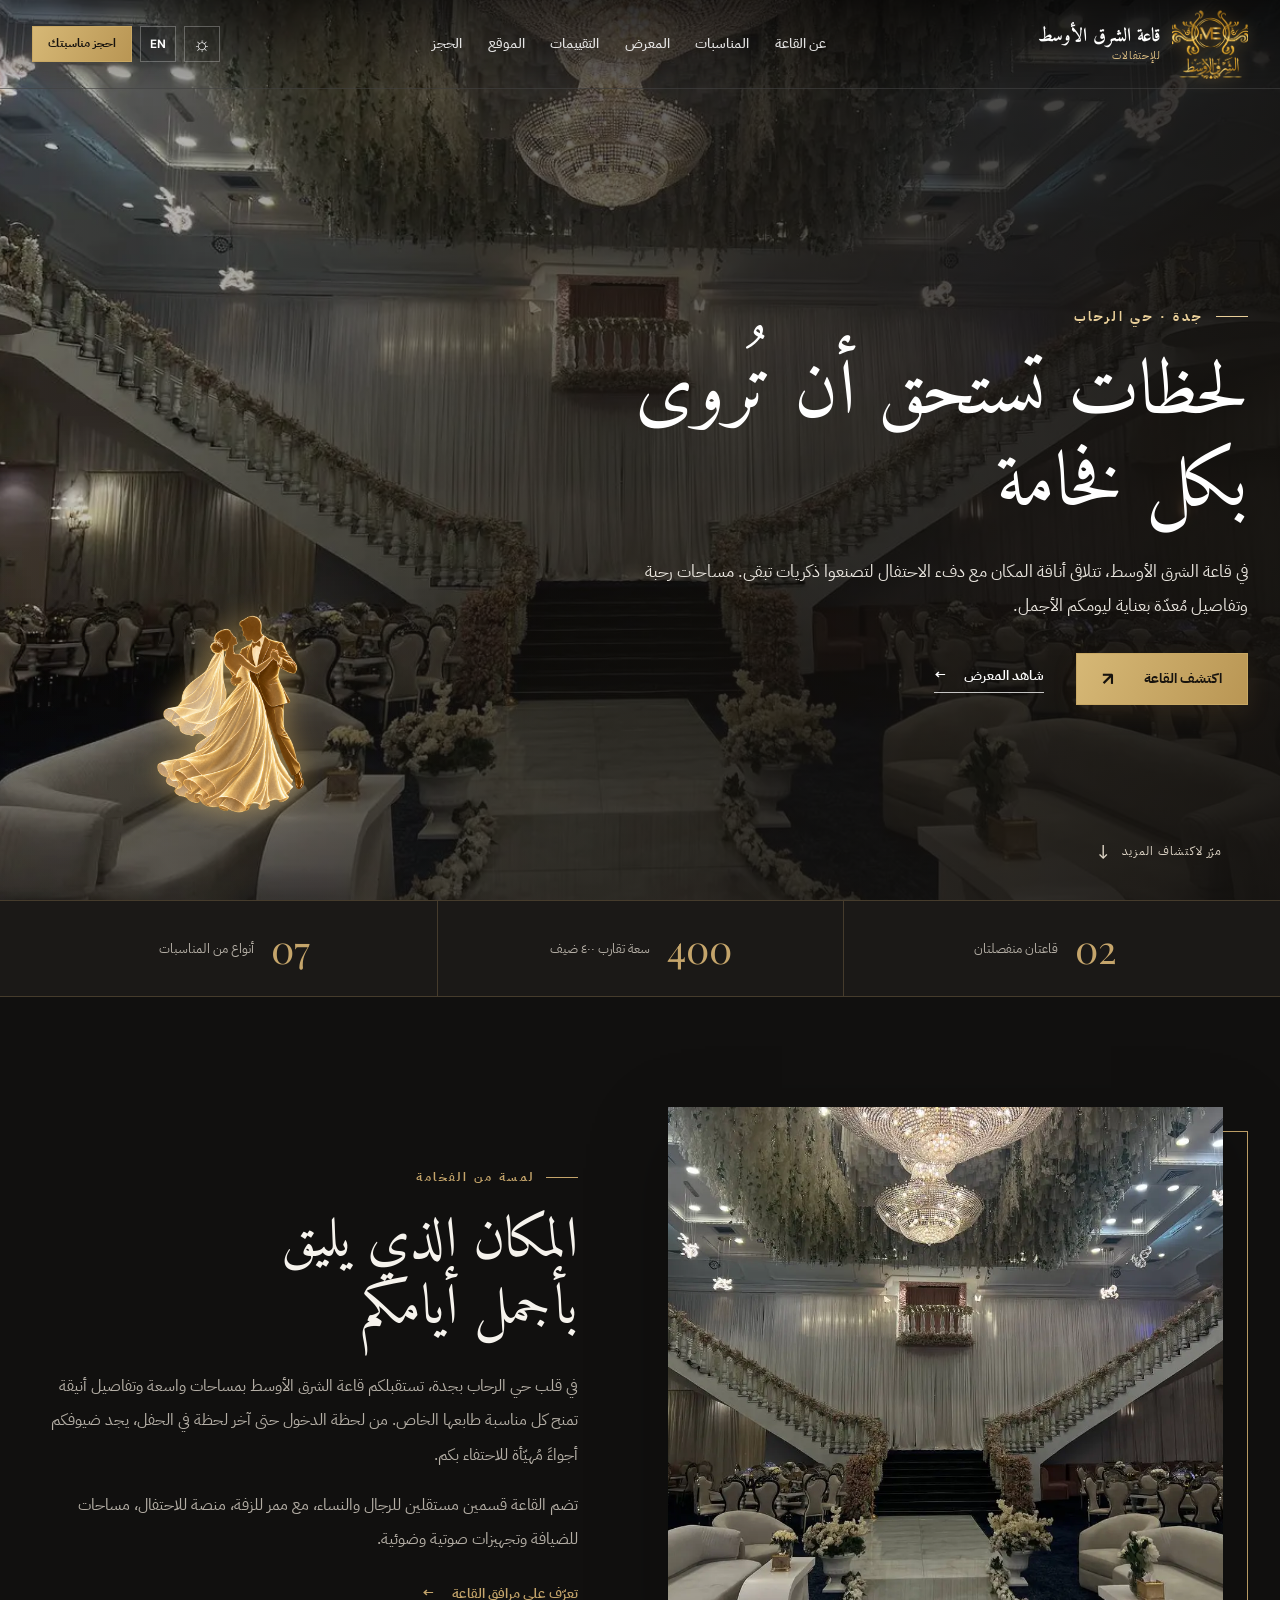
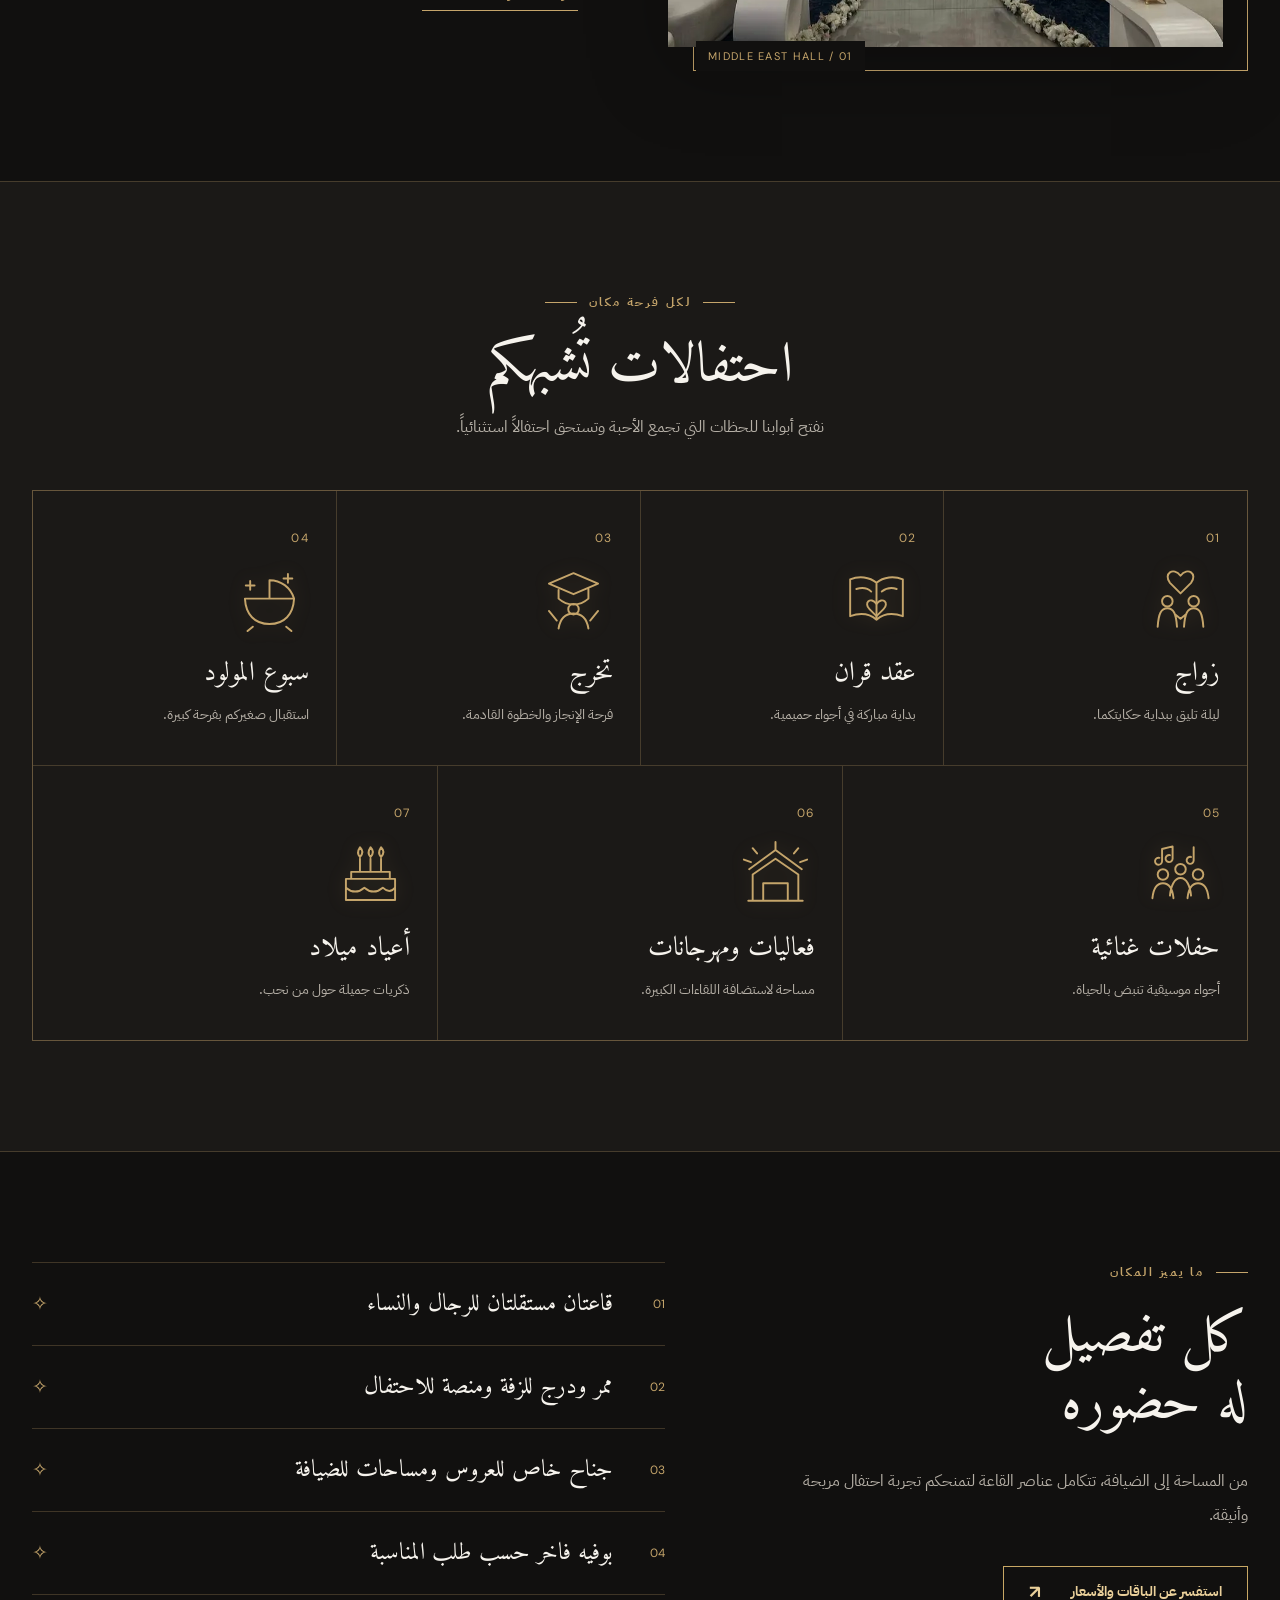
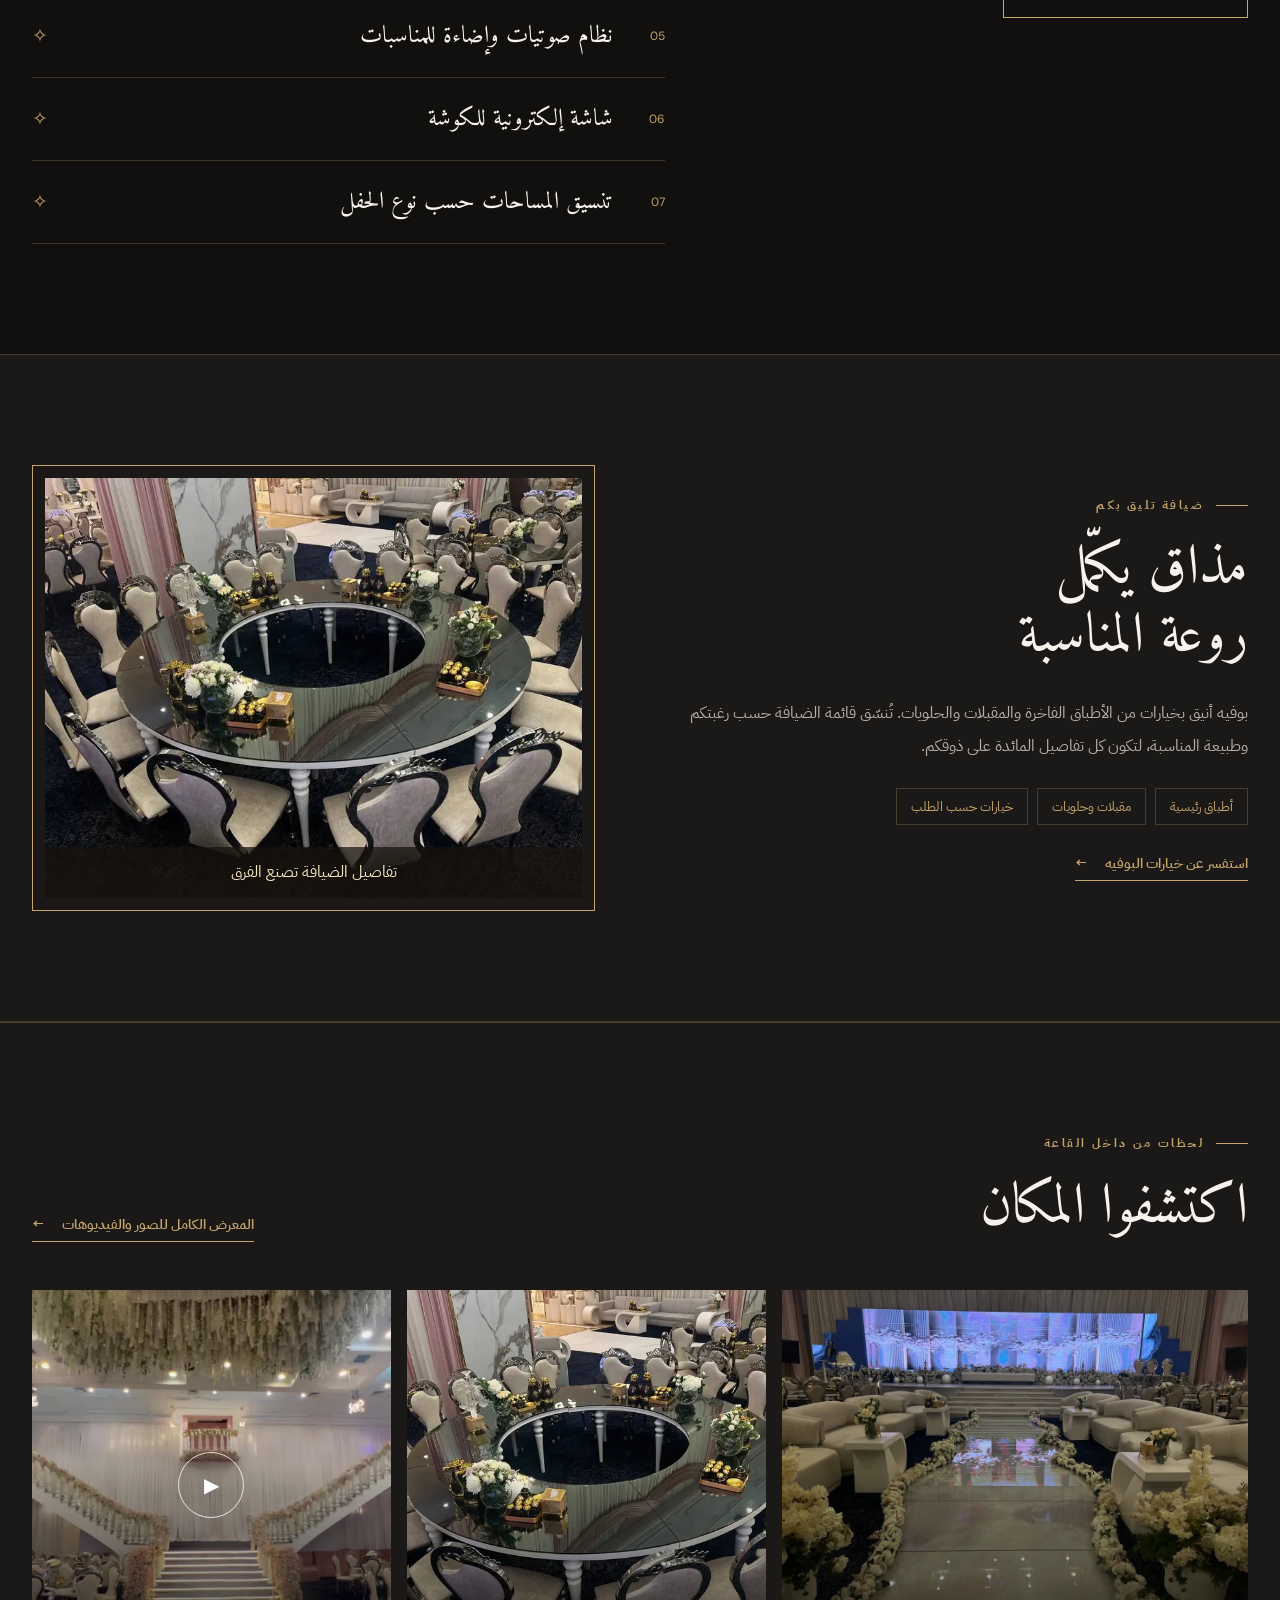
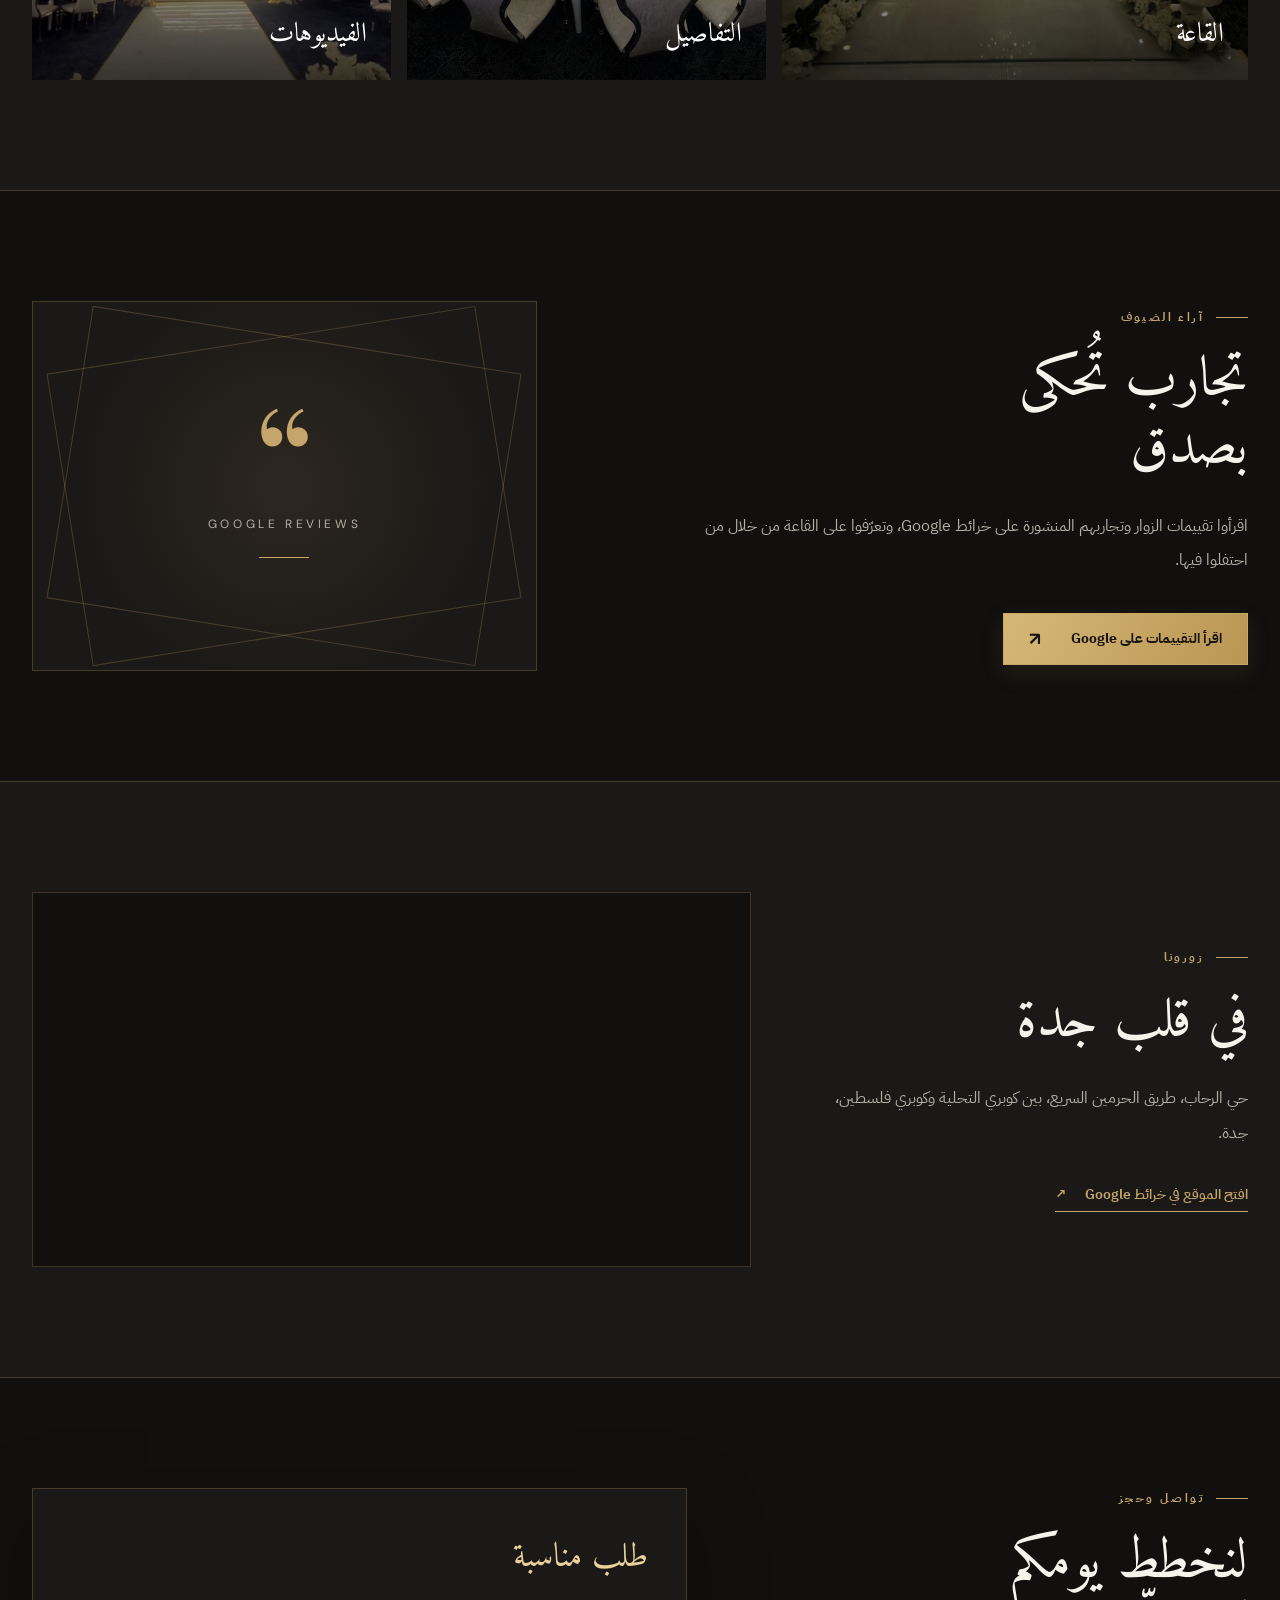
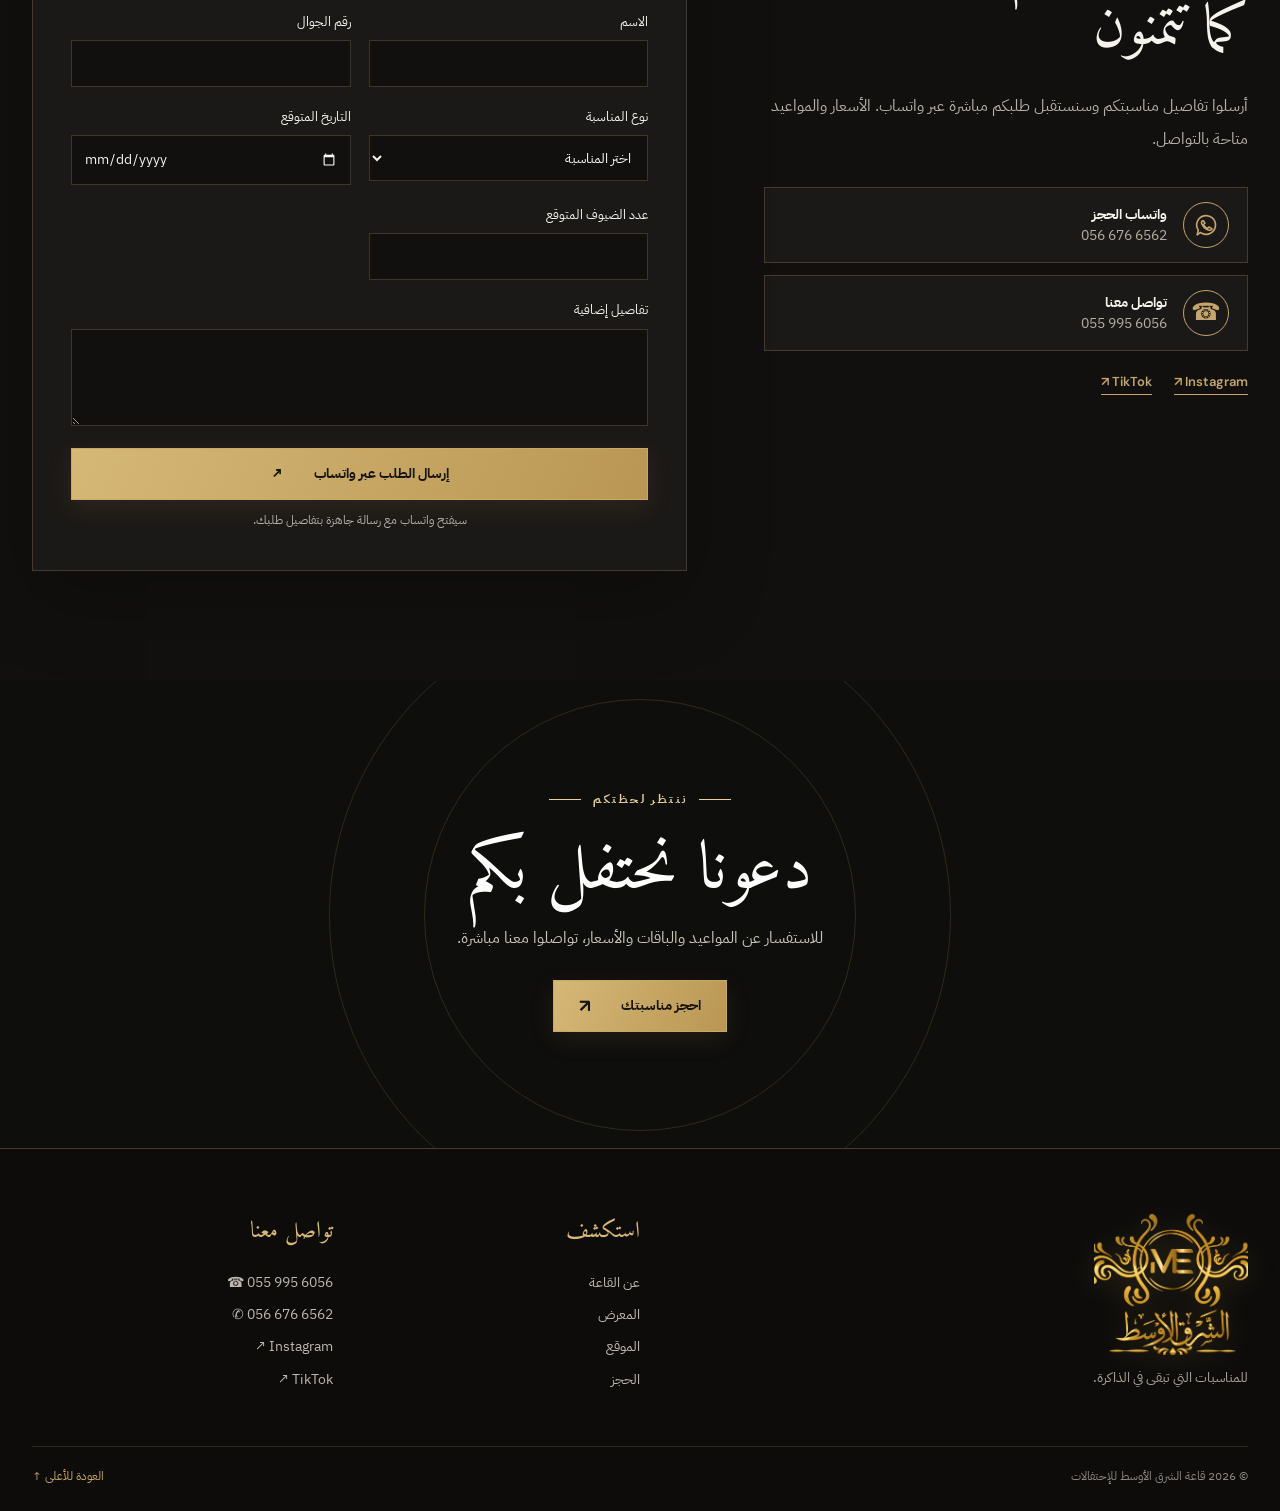
==== commit d094c752: "Refine hall site, booking flow, and mobile experience" ====
--- a/index.html
+++ b/index.html
@@ -16,22 +16,10 @@
 <body data-page="home">
   <a class="skip-link" href="#main" data-i18n="skip">تخطَّ إلى المحتوى</a>
 
-  <div class="intro" id="intro" hidden aria-hidden="true">
-    <div class="intro-inner">
-      <div class="intro-line"></div>
-      <img class="intro-logo" src="assets/brand-logo.png" alt="">
-      <p class="intro-caption" data-i18n="copyright">قاعة الشرق الأوسط للإحتفالات</p>
-      <p class="intro-english">MIDDLE EAST CELEBRATIONS HALL</p>
-      <div class="intro-line"></div>
-    </div>
-    <img class="intro-couple" src="assets/dancing-couple.png" alt="">
-    <button class="intro-skip" type="button" id="intro-skip" data-i18n="skipIntro">تخطي المقدمة</button>
-  </div>
-
   <header class="site-header" id="top">
     <div class="shell header-shell">
       <a class="brand" href="index.html" aria-label="قاعة الشرق الأوسط للإحتفالات">
-        <img src="assets/brand-logo.png" alt="شعار قاعة الشرق الأوسط" width="60" height="60">
+        <img src="assets/brand-logo-transparent.png" alt="شعار قاعة الشرق الأوسط" width="76" height="70">
         <span class="brand-text"><strong data-i18n="brand">قاعة الشرق الأوسط</strong><small data-i18n="brandSub">للإحتفالات</small></span>
       </a>
       <nav class="site-nav" id="site-nav" aria-label="التنقل الرئيسي">
@@ -40,6 +28,7 @@
         <a href="#gallery" data-i18n="navGallery">المعرض</a>
         <a href="#reviews" data-i18n="navReviews">التقييمات</a>
         <a href="#location" data-i18n="navLocation">الموقع</a>
+        <a href="#booking" data-i18n="navBooking">الحجز</a>
       </nav>
       <div class="header-actions">
         <button class="icon-button" id="theme-toggle" type="button" aria-label="تفعيل الوضع الفاتح" title="الوضع الفاتح"><span aria-hidden="true">☼</span></button>
@@ -54,7 +43,7 @@
     <section class="hero" aria-labelledby="hero-title">
       <div class="hero-photo" role="img" aria-label="قاعة الشرق الأوسط مجهزة للاحتفال"></div>
       <div class="hero-wash"></div>
-      <div class="hero-ornament" aria-hidden="true">ME</div>
+      <div class="hero-dancers" aria-hidden="true"><img src="assets/dancing-couple.png" alt=""></div>
       <div class="shell hero-content">
         <p class="eyebrow hero-eyebrow"><span class="eyebrow-line"></span><span data-i18n="heroEyebrow">جدة · حي الرحاب</span></p>
         <h1 id="hero-title" data-i18n="heroTitle">لحظات تستحق أن تُروى<br>بكل فخامة</h1>
@@ -70,8 +59,8 @@
     <section class="intro-stats" aria-label="لمحة عن القاعة">
       <div class="shell stats-grid">
         <div><strong>02</strong><span data-i18n="statHalls">قاعتان منفصلتان</span></div>
-        <div><strong>500</strong><span data-i18n="statGuests">حتى ٥٠٠ ضيف لكل قسم</span></div>
-        <div><strong>04</strong><span data-i18n="statEvents">أنواع مناسبات وأكثر</span></div>
+        <div><strong>400</strong><span data-i18n="statGuests">سعة تقارب ٤٠٠ ضيف</span></div>
+        <div><strong>07</strong><span data-i18n="statEvents">أنواع من المناسبات</span></div>
       </div>
     </section>
 
@@ -99,10 +88,13 @@
           <p data-i18n="occasionsIntro">نفتح أبوابنا للحظات التي تجمع الأحبة وتستحق احتفالاً استثنائياً.</p>
         </div>
         <div class="occasion-grid">
-          <article class="occasion-card"><span class="occasion-number">01</span><span class="occasion-symbol" aria-hidden="true">✧</span><h3 data-i18n="weddings">حفلات الزفاف</h3><p data-i18n="weddingsText">بداية حكاية جديدة في أجواء تليق بليلة العمر.</p></article>
-          <article class="occasion-card"><span class="occasion-number">02</span><span class="occasion-symbol" aria-hidden="true">✦</span><h3 data-i18n="graduations">حفلات التخرج</h3><p data-i18n="graduationsText">احتفاء بسنوات الإنجاز وبداية خطوة جديدة.</p></article>
-          <article class="occasion-card"><span class="occasion-number">03</span><span class="occasion-symbol" aria-hidden="true">❋</span><h3 data-i18n="privateEvents">الحفلات الخاصة</h3><p data-i18n="privateEventsText">تفاصيل مرنة تناسب مناسبات العائلة والأصدقاء.</p></article>
-          <article class="occasion-card"><span class="occasion-number">04</span><span class="occasion-symbol" aria-hidden="true">✺</span><h3 data-i18n="exclusiveEvents">المناسبات الحصرية</h3><p data-i18n="exclusiveEventsText">مساحة راقية للفعاليات واللقاءات المميزة.</p></article>
+          <article class="occasion-card"><span class="occasion-number">01</span><svg class="occasion-art wedding-art" viewBox="0 0 90 90" aria-hidden="true"><path class="pulse" d="M45 18c-8-11-20-2-12 8l12 12 12-12c8-10-4-19-12-8Z"/><g class="sway"><circle cx="30" cy="47" r="6"/><circle cx="60" cy="47" r="6"/><path d="M19 76c1-15 4-21 11-21s10 6 11 21M49 76c1-15 4-21 11-21s10 6 11 21M39 62l6 5 6-5"/></g></svg><h3 data-i18n="weddings">زواج</h3><p data-i18n="weddingsText">ليلة تليق ببداية حكايتكما.</p></article>
+          <article class="occasion-card"><span class="occasion-number">02</span><svg class="occasion-art" viewBox="0 0 90 90" aria-hidden="true"><path d="M45 26c-8-7-20-8-30-4v42c11-4 22-3 30 4 8-7 19-8 30-4V22c-10-4-22-3-30 4Zm0 0v42M22 33c7-2 13-1 17 3M51 36c5-4 11-5 17-3"/><path class="pulse" d="M45 50c-7-9-15-1-8 6l8 8 8-8c7-7-1-15-8-6Z"/></svg><h3 data-i18n="marriageContract">عقد قران</h3><p data-i18n="marriageContractText">بداية مباركة في أجواء حميمية.</p></article>
+          <article class="occasion-card"><span class="occasion-number">03</span><svg class="occasion-art graduation-art" viewBox="0 0 90 90" aria-hidden="true"><g class="toss"><path d="m45 15 28 12-28 12-28-12 28-12Zm17 18v10M28 34v10c10 9 24 9 34 0V34"/></g><circle cx="45" cy="56" r="6"/><path d="M28 78c2-12 8-17 17-17s15 5 17 17M26 69l-9-11M64 69l9-11"/></svg><h3 data-i18n="graduations">تخرج</h3><p data-i18n="graduationsText">فرحة الإنجاز والخطوة القادمة.</p></article>
+          <article class="occasion-card"><span class="occasion-number">04</span><svg class="occasion-art baby-art" viewBox="0 0 90 90" aria-hidden="true"><path class="rock" d="M17 44h56c-1 18-11 29-28 29S18 62 17 44Zm28 0V23c13 0 24 8 28 21M26 76l-6 5M64 76l6 5"/><path class="pulse" d="M23 24v10m-5-5h10M66 16v10m-5-5h10"/></svg><h3 data-i18n="babyWelcome">سبوع المولود</h3><p data-i18n="babyWelcomeText">استقبال صغيركم بفرحة كبيرة.</p></article>
+          <article class="occasion-card"><span class="occasion-number">05</span><svg class="occasion-art concert-art" viewBox="0 0 90 90" aria-hidden="true"><circle cx="25" cy="45" r="6"/><circle cx="45" cy="39" r="6"/><circle cx="65" cy="45" r="6"/><path d="M13 72c1-10 5-17 12-17s11 7 12 17M33 69c1-11 5-20 12-20s11 9 12 20M53 72c1-10 5-17 12-17s11 7 12 17"/><g class="notes"><path d="M24 16v14a4 4 0 1 1-3-4m3-10 12-3v14a4 4 0 1 1-3-4M60 14v15a4 4 0 1 1-3-4"/></g></svg><h3 data-i18n="concerts">حفلات غنائية</h3><p data-i18n="concertsText">أجواء موسيقية تنبض بالحياة.</p></article>
+          <article class="occasion-card"><span class="occasion-number">06</span><svg class="occasion-art festival-art" viewBox="0 0 90 90" aria-hidden="true"><path d="M14 75h62M19 75V45l26-18 26 18v30M31 75V55h28v20M15 39l30-22 30 22"/><g class="spark"><path d="M45 8v8M19 15l5 6M71 15l-5 6M9 28l8 3M81 28l-8 3"/></g></svg><h3 data-i18n="festivals">فعاليات ومهرجانات</h3><p data-i18n="festivalsText">مساحة لاستضافة اللقاءات الكبيرة.</p></article>
+          <article class="occasion-card"><span class="occasion-number">07</span><svg class="occasion-art birthday-art" viewBox="0 0 90 90" aria-hidden="true"><path d="M17 50h56v24H17V50Zm0 10c7 6 14 6 21 0 7 6 14 6 21 0 5 5 10 5 14 0M23 50v-8h44v8M33 42V27M45 42V27M57 42V27"/><g class="flame"><path d="M33 25c-4-4-2-8 0-11 3 3 4 7 0 11Zm12 0c-4-4-2-8 0-11 3 3 4 7 0 11Zm12 0c-4-4-2-8 0-11 3 3 4 7 0 11Z"/></g></svg><h3 data-i18n="birthdays">أعياد ميلاد</h3><p data-i18n="birthdaysText">ذكريات جميلة حول من نحب.</p></article>
         </div>
       </div>
     </section>
@@ -119,10 +111,18 @@
           <div class="service-row"><span>01</span><h3 data-i18n="service1">قاعتان مستقلتان للرجال والنساء</h3><span aria-hidden="true">✧</span></div>
           <div class="service-row"><span>02</span><h3 data-i18n="service2">ممر ودرج للزفة ومنصة للاحتفال</h3><span aria-hidden="true">✧</span></div>
           <div class="service-row"><span>03</span><h3 data-i18n="service3">جناح خاص للعروس ومساحات للضيافة</h3><span aria-hidden="true">✧</span></div>
-          <div class="service-row"><span>04</span><h3 data-i18n="service4">بوفيه وخيارات للضيافة</h3><span aria-hidden="true">✧</span></div>
-          <div class="service-row"><span>05</span><h3 data-i18n="service5">تجهيزات صوتية وإضاءة</h3><span aria-hidden="true">✧</span></div>
-          <div class="service-row"><span>06</span><h3 data-i18n="service6">مواقف مخصصة للسيارات</h3><span aria-hidden="true">✧</span></div>
+          <div class="service-row"><span>04</span><h3 data-i18n="service4">بوفيه فاخر حسب طلب المناسبة</h3><span aria-hidden="true">✧</span></div>
+          <div class="service-row"><span>05</span><h3 data-i18n="service5">نظام صوتيات وإضاءة للمناسبات</h3><span aria-hidden="true">✧</span></div>
+          <div class="service-row"><span>06</span><h3 data-i18n="service6">شاشة إلكترونية للكوشة</h3><span aria-hidden="true">✧</span></div>
+          <div class="service-row"><span>07</span><h3 data-i18n="service7">تنسيق المساحات حسب نوع الحفل</h3><span aria-hidden="true">✧</span></div>
         </div>
+      </div>
+    </section>
+
+    <section class="section buffet-section" id="buffet">
+      <div class="shell buffet-grid">
+        <div class="buffet-copy"><p class="eyebrow"><span class="eyebrow-line"></span><span data-i18n="buffetEyebrow">ضيافة تليق بكم</span></p><h2 data-i18n="buffetTitle">مذاق يكمّل|روعة المناسبة</h2><p data-i18n="buffetText">بوفيه أنيق بخيارات من الأطباق الفاخرة والمقبلات والحلويات. تُنسّق قائمة الضيافة حسب رغبتكم وطبيعة المناسبة، لتكون كل تفاصيل المائدة على ذوقكم.</p><div class="buffet-points"><span data-i18n="buffetPoint1">أطباق رئيسية</span><span data-i18n="buffetPoint2">مقبلات وحلويات</span><span data-i18n="buffetPoint3">خيارات حسب الطلب</span></div><a class="text-link" href="#booking"><span data-i18n="planBuffet">استفسر عن خيارات البوفيه</span><span aria-hidden="true">←</span></a></div>
+        <div class="buffet-visual"><img src="assets/photos/p09.webp" alt="تجهيز طاولات الضيافة في القاعة" loading="lazy"><span data-i18n="buffetCaption">تفاصيل الضيافة تصنع الفرق</span></div>
       </div>
     </section>
 
@@ -154,9 +154,11 @@
       </div>
     </section>
 
-    <section class="closing-cta"><div class="shell closing-inner"><p class="eyebrow"><span class="eyebrow-line"></span><span data-i18n="closingEyebrow">ننتظر لحظتكم</span><span class="eyebrow-line"></span></p><h2 data-i18n="closingTitle">دعونا نحتفل بكم</h2><p data-i18n="closingText">للاستفسار عن المواعيد والباقات والأسعار، تواصلوا معنا مباشرة.</p><a class="button" href="https://wa.me/966566766562?text=%D9%85%D8%B1%D8%AD%D8%A8%D8%A7%D8%8C%20%D8%A3%D8%B1%D8%BA%D8%A8%20%D8%A8%D8%A7%D9%84%D8%A7%D8%B3%D8%AA%D9%81%D8%B3%D8%A7%D8%B1%20%D8%B9%D9%86%20%D8%AD%D8%AC%D8%B2%20%D8%A7%D9%84%D9%82%D8%A7%D8%B9%D8%A9" target="_blank" rel="noopener"><span data-i18n="contactWhatsapp">تواصل عبر واتساب</span><span class="button-arrow" aria-hidden="true">↗</span></a></div></section>
+    <section class="section booking-section" id="booking"><div class="shell booking-grid"><div class="booking-copy"><p class="eyebrow"><span class="eyebrow-line"></span><span data-i18n="bookingEyebrow">تواصل وحجز</span></p><h2 data-i18n="bookingTitle">لنخطط يومكم|كما تتمنّون</h2><p data-i18n="bookingIntro">أرسلوا تفاصيل مناسبتكم وسنستقبل طلبكم مباشرة عبر واتساب. الأسعار والمواعيد متاحة بالتواصل.</p><div class="contact-options"><a class="contact-option" href="https://wa.me/966566766562" target="_blank" rel="noopener"><span class="contact-icon" aria-hidden="true">✆</span><span><strong data-i18n="whatsappLabel">واتساب الحجز</strong><small dir="ltr">056 676 6562</small></span></a><a class="contact-option" href="tel:+966559956056"><span class="contact-icon" aria-hidden="true">☎</span><span><strong data-i18n="callLabel">تواصل معنا</strong><small dir="ltr">055 995 6056</small></span></a></div><div class="social-links"><a href="https://www.instagram.com/meweddings/?hl=ar" target="_blank" rel="noopener" aria-label="Instagram">Instagram ↗</a><a href="https://www.tiktok.com/@meweddinghall" target="_blank" rel="noopener" aria-label="TikTok">TikTok ↗</a></div></div><form class="booking-form" id="booking-form"><h3 data-i18n="formTitle">طلب مناسبة</h3><div class="form-grid"><label><span data-i18n="formName">الاسم</span><input name="name" type="text" autocomplete="name" required></label><label><span data-i18n="formPhone">رقم الجوال</span><input name="phone" type="tel" inputmode="tel" autocomplete="tel" dir="ltr" required></label><label><span data-i18n="formOccasion">نوع المناسبة</span><select name="occasion" required><option value="" data-i18n="formChoose">اختر المناسبة</option><option data-i18n="weddings">زواج</option><option data-i18n="marriageContract">عقد قران</option><option data-i18n="graduations">تخرج</option><option data-i18n="babyWelcome">سبوع المولود</option><option data-i18n="concerts">حفلات غنائية</option><option data-i18n="festivals">فعاليات ومهرجانات</option><option data-i18n="birthdays">أعياد ميلاد</option></select></label><label><span data-i18n="formDate">التاريخ المتوقع</span><input name="date" type="date" required></label><label><span data-i18n="formGuests">عدد الضيوف المتوقع</span><input name="guests" type="number" min="1" max="1000" inputmode="numeric"></label><label class="full-field"><span data-i18n="formNotes">تفاصيل إضافية</span><textarea name="notes" rows="3"></textarea></label></div><button class="button form-submit" type="submit"><span data-i18n="formSubmit">إرسال الطلب عبر واتساب</span><span aria-hidden="true">↗</span></button><p class="form-hint" data-i18n="formHint">سيفتح واتساب مع رسالة جاهزة بتفاصيل طلبك.</p></form></div></section>
+    <section class="closing-cta"><div class="shell closing-inner"><p class="eyebrow"><span class="eyebrow-line"></span><span data-i18n="closingEyebrow">ننتظر لحظتكم</span><span class="eyebrow-line"></span></p><h2 data-i18n="closingTitle">دعونا نحتفل بكم</h2><p data-i18n="closingText">للاستفسار عن المواعيد والباقات والأسعار، تواصلوا معنا مباشرة.</p><a class="button" href="#booking"><span data-i18n="bookNow">احجز مناسبتك</span><span class="button-arrow" aria-hidden="true">↗</span></a></div></section>
   </main>
 
-  <footer class="site-footer"><div class="shell footer-grid"><div class="footer-brand"><img src="assets/brand-logo.png" alt="شعار قاعة الشرق الأوسط" width="122" height="114"><p data-i18n="footerLine">للمناسبات التي تبقى في الذاكرة.</p></div><div><h3 data-i18n="footerExplore">استكشف</h3><a href="#about" data-i18n="navAbout">عن القاعة</a><a href="gallery.html" data-i18n="navGallery">المعرض</a><a href="#location" data-i18n="navLocation">الموقع</a></div><div><h3 data-i18n="footerContact">تواصل معنا</h3><a href="https://wa.me/966566766562" target="_blank" rel="noopener" dir="ltr">+966 56 676 6562</a><a href="https://www.instagram.com/meweddings/?hl=ar" target="_blank" rel="noopener">Instagram</a><a href="https://www.tiktok.com/@meweddinghall" target="_blank" rel="noopener">TikTok</a></div></div><div class="shell footer-bottom"><span>© <span id="year"></span> <span data-i18n="copyright">قاعة الشرق الأوسط للإحتفالات</span></span><a href="#top" data-i18n="backTop">العودة للأعلى ↑</a></div></footer>
+  <footer class="site-footer"><div class="shell footer-grid"><div class="footer-brand"><img src="assets/brand-logo-transparent.png" alt="شعار قاعة الشرق الأوسط" width="142" height="132"><p data-i18n="footerLine">للمناسبات التي تبقى في الذاكرة.</p></div><div><h3 data-i18n="footerExplore">استكشف</h3><a href="#about" data-i18n="navAbout">عن القاعة</a><a href="gallery.html" data-i18n="navGallery">المعرض</a><a href="#location" data-i18n="navLocation">الموقع</a><a href="#booking" data-i18n="navBooking">الحجز</a></div><div><h3 data-i18n="footerContact">تواصل معنا</h3><a href="tel:+966559956056" dir="ltr">☎ 055 995 6056</a><a href="https://wa.me/966566766562" target="_blank" rel="noopener" dir="ltr">✆ 056 676 6562</a><a href="https://www.instagram.com/meweddings/?hl=ar" target="_blank" rel="noopener">Instagram ↗</a><a href="https://www.tiktok.com/@meweddinghall" target="_blank" rel="noopener">TikTok ↗</a></div></div><div class="shell footer-bottom"><span>© <span id="year"></span> <span data-i18n="copyright">قاعة الشرق الأوسط للإحتفالات</span></span><a href="#top" data-i18n="backTop">العودة للأعلى ↑</a></div></footer>
+  <div class="mobile-contact-bar"><a href="https://wa.me/966566766562" target="_blank" rel="noopener"><span aria-hidden="true">✆</span><span data-i18n="whatsappLabel">واتساب الحجز</span></a><a href="tel:+966559956056"><span aria-hidden="true">☎</span><span data-i18n="callLabel">تواصل معنا</span></a></div>
 </body>
 </html>
--- a/styles.css
+++ b/styles.css
@@ -3,7 +3,6 @@
 *{box-sizing:border-box}
 html{scroll-behavior:smooth;scroll-padding-top:92px}
 body{margin:0;background:var(--bg);color:var(--text);font-family:var(--font-body);font-size:16px;line-height:1.8;transition:background .35s,color .35s;overflow-x:hidden}
-body:has(.intro:not([hidden])){overflow:hidden}
 [hidden]{display:none!important}
 a{color:inherit;text-decoration:none}
 button{font:inherit}
@@ -44,7 +43,6 @@
 .hero-photo{background:url("assets/photos/p02-large.webp") center 53%/cover no-repeat;transform:scale(1.02)}
 .hero-wash{z-index:-1;background:linear-gradient(90deg,rgba(6,6,6,.2),rgba(5,5,5,.65) 48%,rgba(5,5,5,.9) 100%),linear-gradient(0deg,rgba(0,0,0,.5),transparent 38%)}
 [dir="ltr"] .hero-wash{background:linear-gradient(270deg,rgba(6,6,6,.2),rgba(5,5,5,.65) 48%,rgba(5,5,5,.9) 100%),linear-gradient(0deg,rgba(0,0,0,.5),transparent 38%)}
-.hero-ornament{position:absolute;inset-inline-end:8%;inset-block-end:8%;font:500 clamp(160px,28vw,390px) "Playfair Display",serif;letter-spacing:-.11em;color:rgba(230,204,156,.06);pointer-events:none;line-height:1}
 .hero-content{padding-top:110px;position:relative}
 .eyebrow{display:flex;align-items:center;gap:12px;margin:0 0 20px;color:var(--gold);font-size:12px;font-weight:700;letter-spacing:.2em;text-transform:uppercase}
 .eyebrow-line{width:32px;height:1px;background:currentColor;display:inline-block;flex-shrink:0}
@@ -136,20 +134,6 @@
 .footer-grid a:hover{color:#e3c68c}
 .footer-bottom{border-top:1px solid rgba(197,165,107,.18);padding-top:19px;display:flex;justify-content:space-between;gap:20px;color:#8e877e;font-size:12px}
 .footer-bottom a{color:#c5a56b}
-/* Entrance */
-.intro{position:fixed;inset:0;z-index:100;background:radial-gradient(circle at 50% 50%,#23190e 0%,#070707 48%,#020202 100%);color:#f0dfba;overflow:hidden;animation:introFade .55s ease 5.6s forwards}
-.intro::before,.intro::after{content:"";position:absolute;width:66vmin;height:66vmin;border:1px solid rgba(213,178,111,.2);border-radius:50%;top:50%;left:50%;transform:translate(-50%,-50%)}
-.intro::after{width:83vmin;height:83vmin;border-color:rgba(213,178,111,.1)}
-.intro-inner{position:absolute;top:50%;left:50%;transform:translate(-50%,-50%);width:min(450px,90vw);display:flex;flex-direction:column;align-items:center;z-index:1;animation:introText .65s ease 3.3s both;text-align:center}
-.intro-line{width:180px;height:1px;background:linear-gradient(90deg,transparent,#c5a56b,transparent)}
-.intro-logo{width:180px;height:167px;object-fit:contain;mix-blend-mode:screen;margin:10px 0}
-.intro-caption{font:28px "Amiri",serif;margin:5px 0 0}
-.intro-english{font:10px "DM Sans",sans-serif;letter-spacing:.24em;margin:0 0 17px}
-.intro-couple{position:absolute;z-index:2;bottom:-6%;left:0;width:min(31vw,410px);height:90%;object-fit:contain;object-position:bottom;animation:danceAcross 5.7s linear forwards;filter:drop-shadow(0 0 15px rgba(196,147,60,.28))}
-.intro-skip{position:absolute;inset-block-end:24px;inset-inline-end:30px;z-index:5;border:1px solid rgba(234,208,154,.55);color:#ead09a;background:rgba(0,0,0,.5);padding:5px 14px;cursor:pointer;font-size:12px}
-@keyframes danceAcross{0%{transform:translateX(115vw) rotate(0deg)}18%{transform:translateX(82vw) rotate(-3deg)}38%{transform:translateX(45vw) rotate(2deg)}62%{transform:translateX(8vw) rotate(-2deg)}82%{transform:translateX(-44vw) rotate(2deg)}100%{transform:translateX(-115vw) rotate(0deg)}}
-@keyframes introText{from{opacity:0;transform:translate(-50%,-44%) scale(.96)}to{opacity:1;transform:translate(-50%,-50%) scale(1)}}
-@keyframes introFade{to{opacity:0;visibility:hidden}}
 /* Gallery page */
 .inner-header{position:relative;background:#0b0b0a;border-bottom-color:rgba(197,165,107,.25)}
 .gallery-hero{background:#11100f url("assets/photos/p07-large.webp") center 45%/cover no-repeat;position:relative;color:#fff;isolation:isolate;padding:100px 0 74px}
@@ -191,7 +175,69 @@
 [lang="en"] .occasion-card h3{font-size:24px}
 [lang="en"] .service-row h3{font-size:21px}
 @media(max-width:1100px){.site-nav{gap:13px}.site-nav a{font-size:12px}.header-shell{gap:16px}.brand-text strong{font-size:16px}.header-book{display:none}}
-@media(max-width:820px){.shell{width:min(100% - 38px,680px)}.header-shell{min-height:74px}.brand img{width:48px;height:48px}.menu-button{display:grid}.site-nav{display:none;position:absolute;top:74px;left:0;right:0;background:#11100f;padding:15px 20px 20px;flex-direction:column;align-items:stretch;gap:0;border-bottom:1px solid var(--line)}.site-nav.open{display:flex}.site-nav a{font-size:15px;padding:10px 0;border-bottom:1px solid rgba(255,255,255,.08)}.hero{min-height:720px;height:100svh}.hero-content{padding-top:70px}.hero-wash{background:linear-gradient(0deg,rgba(4,4,4,.95),rgba(4,4,4,.45) 78%),linear-gradient(90deg,rgba(4,4,4,.55),transparent)}.about-grid,.services-grid,.review-grid,.location-grid{grid-template-columns:1fr;gap:45px}.about-visual{order:2}.image-frame{height:420px}.section{padding:75px 0}.occasion-grid{grid-template-columns:repeat(2,1fr)}.preview-grid{height:290px;gap:8px}.preview-tile>span:not(.play-mark){font-size:21px}.full-gallery-grid{grid-template-columns:repeat(3,minmax(0,1fr))}.gallery-card img{height:210px}.intro-couple{width:44vw}}
-@media(max-width:600px){.shell{width:min(100% - 32px,480px)}.brand-text strong{font-size:14px}.brand-text small{font-size:10px}.header-shell{gap:7px}.header-actions{gap:5px;margin-inline-start:auto}.hero{height:780px;min-height:690px;max-height:none;align-items:center}.hero-content{padding-top:72px}.hero-photo{background-position:58% center}.hero h1{font-size:clamp(48px,12vw,70px);line-height:1.25}.hero-description{font-size:15px;line-height:2}.hero-actions{gap:22px}.hero-bottom{inset-block-end:20px}.stats-grid>div{flex-direction:column;gap:6px;padding:22px 8px;text-align:center}.stats-grid strong{font-size:30px}.stats-grid span{font-size:11px;line-height:1.4}.section{padding:68px 0}h2{font-size:47px}.about-grid{gap:36px}.about-visual{padding:0 16px 16px 0}[dir="ltr"] .about-visual{padding:0 0 16px 16px}.about-visual::after{inset:16px 0 0 16px}[dir="ltr"] .about-visual::after{inset:16px 16px 0 0}.image-frame{height:370px}.section-heading{margin-bottom:30px}.occasion-grid{grid-template-columns:1fr 1fr}.occasion-card{min-height:220px;padding:20px 15px}.occasion-symbol{font-size:28px;margin:8px 0 14px}.occasion-card h3{font-size:22px}.occasion-card p{font-size:12px}.service-row h3{font-size:21px}.split-heading{align-items:start;flex-direction:column}.preview-grid{grid-template-columns:1fr 1fr;height:auto}.preview-large{grid-column:1/-1;height:250px}.preview-grid .preview-tile:not(.preview-large){height:210px}.review-visual{height:275px}.map-frame{height:300px}.closing-cta{padding:80px 0}.footer-grid{grid-template-columns:1fr 1fr;gap:30px}.footer-brand{grid-column:1/-1}.footer-bottom{flex-direction:column;gap:4px}.intro-couple{width:70vw;height:74%;bottom:0}.intro-logo{width:130px;height:120px}.intro-caption{font-size:22px}.intro-english{font-size:8px}.gallery-hero{padding:70px 0 55px}.gallery-hero h1{font-size:57px}.gallery-main{padding:32px 0 65px}.full-gallery-grid{grid-template-columns:repeat(2,minmax(0,1fr));gap:11px}.gallery-card img{height:160px}.gallery-card-info{padding:9px 10px;min-height:45px}.gallery-card-info span:first-child{font-size:11px}.gallery-tab{padding:8px 14px 14px}.lightbox{padding:50px 12px}.lightbox-prev,.lightbox-next{top:auto;bottom:20px;transform:none}.lightbox-close{top:10px;right:10px}}
+@media(max-width:820px){.shell{width:min(100% - 38px,680px)}.header-shell{min-height:74px}.brand img{width:48px;height:48px}.menu-button{display:grid}.site-nav{display:none;position:absolute;top:74px;left:0;right:0;background:#11100f;padding:15px 20px 20px;flex-direction:column;align-items:stretch;gap:0;border-bottom:1px solid var(--line)}.site-nav.open{display:flex}.site-nav a{font-size:15px;padding:10px 0;border-bottom:1px solid rgba(255,255,255,.08)}.hero{min-height:720px;height:100svh}.hero-content{padding-top:70px}.hero-wash{background:linear-gradient(0deg,rgba(4,4,4,.95),rgba(4,4,4,.45) 78%),linear-gradient(90deg,rgba(4,4,4,.55),transparent)}.about-grid,.services-grid,.review-grid,.location-grid{grid-template-columns:1fr;gap:45px}.about-visual{order:2}.image-frame{height:420px}.section{padding:75px 0}.occasion-grid{grid-template-columns:repeat(2,1fr)}.preview-grid{height:290px;gap:8px}.preview-tile>span:not(.play-mark){font-size:21px}.full-gallery-grid{grid-template-columns:repeat(3,minmax(0,1fr))}.gallery-card img{height:210px}}
+@media(max-width:600px){.shell{width:min(100% - 32px,480px)}.brand-text strong{font-size:14px}.brand-text small{font-size:10px}.header-shell{gap:7px}.header-actions{gap:5px;margin-inline-start:auto}.hero{height:780px;min-height:690px;max-height:none;align-items:center}.hero-content{padding-top:72px}.hero-photo{background-position:58% center}.hero h1{font-size:clamp(48px,12vw,70px);line-height:1.25}.hero-description{font-size:15px;line-height:2}.hero-actions{gap:22px}.hero-bottom{inset-block-end:20px}.stats-grid>div{flex-direction:column;gap:6px;padding:22px 8px;text-align:center}.stats-grid strong{font-size:30px}.stats-grid span{font-size:11px;line-height:1.4}.section{padding:68px 0}h2{font-size:47px}.about-grid{gap:36px}.about-visual{padding:0 16px 16px 0}[dir="ltr"] .about-visual{padding:0 0 16px 16px}.about-visual::after{inset:16px 0 0 16px}[dir="ltr"] .about-visual::after{inset:16px 16px 0 0}.image-frame{height:370px}.section-heading{margin-bottom:30px}.occasion-grid{grid-template-columns:1fr 1fr}.occasion-card{min-height:220px;padding:20px 15px}.occasion-symbol{font-size:28px;margin:8px 0 14px}.occasion-card h3{font-size:22px}.occasion-card p{font-size:12px}.service-row h3{font-size:21px}.split-heading{align-items:start;flex-direction:column}.preview-grid{grid-template-columns:1fr 1fr;height:auto}.preview-large{grid-column:1/-1;height:250px}.preview-grid .preview-tile:not(.preview-large){height:210px}.review-visual{height:275px}.map-frame{height:300px}.closing-cta{padding:80px 0}.footer-grid{grid-template-columns:1fr 1fr;gap:30px}.footer-brand{grid-column:1/-1}.footer-bottom{flex-direction:column;gap:4px}.gallery-hero{padding:70px 0 55px}.gallery-hero h1{font-size:57px}.gallery-main{padding:32px 0 65px}.full-gallery-grid{grid-template-columns:repeat(2,minmax(0,1fr));gap:11px}.gallery-card img{height:160px}.gallery-card-info{padding:9px 10px;min-height:45px}.gallery-card-info span:first-child{font-size:11px}.gallery-tab{padding:8px 14px 14px}.lightbox{padding:50px 12px}.lightbox-prev,.lightbox-next{top:auto;bottom:20px;transform:none}.lightbox-close{top:10px;right:10px}}
 @media(max-width:380px){.brand-text{display:none}.hero h1{font-size:44px}.full-gallery-grid{grid-template-columns:1fr 1fr}.gallery-card img{height:135px}}
-@media(prefers-reduced-motion:reduce){html{scroll-behavior:auto}*,*::before,*::after{animation-duration:.01ms!important;animation-iteration-count:1!important;transition-duration:.01ms!important}}
+/* Refined identity, occasion illustrations and booking */
+.brand img{width:76px;height:70px;border:0;background:transparent;filter:drop-shadow(0 2px 8px rgba(237,192,105,.4))}
+.footer-brand img{width:154px;height:144px;filter:drop-shadow(0 5px 14px rgba(222,176,85,.22))}
+.header-shell{min-height:88px}
+.hero{background:#171513}
+.hero-wash{background:linear-gradient(90deg,rgba(21,18,15,.18),rgba(20,17,14,.62) 46%,rgba(18,16,14,.88) 100%),linear-gradient(0deg,rgba(21,18,15,.36),transparent 40%)}
+[dir="ltr"] .hero-wash{background:linear-gradient(270deg,rgba(21,18,15,.18),rgba(20,17,14,.62) 46%,rgba(18,16,14,.88) 100%),linear-gradient(0deg,rgba(21,18,15,.36),transparent 40%)}
+.hero-dancers{position:absolute;z-index:2;bottom:7%;left:12%;width:clamp(82px,12vw,155px);height:auto;pointer-events:none;animation:dancersTravel 8s ease-in-out both}
+.hero-dancers img{width:100%;height:auto;filter:drop-shadow(0 0 14px rgba(240,196,105,.48));animation:dancersWaltz 1.6s ease-in-out infinite alternate}
+@keyframes dancersTravel{0%{left:51%;opacity:0}8%{opacity:1}18%{left:46%}40%{left:35%}62%{left:26%}84%{left:16%}100%{left:12%;opacity:1}}
+@keyframes dancersWaltz{0%{transform:rotate(-5deg) translateY(2px) scale(1)}50%{transform:rotate(3deg) translateY(-4px) scale(1.03)}100%{transform:rotate(-2deg) translateY(0) scale(1)}}
+.occasion-grid{grid-template-columns:repeat(12,minmax(0,1fr))}
+.occasion-card{min-height:274px;overflow:hidden}
+.occasion-card:nth-child(-n+4){grid-column:span 3}
+.occasion-card:nth-child(n+5){grid-column:span 4}
+.occasion-art{display:block;width:79px;height:79px;margin:8px 0 16px;color:var(--gold);fill:none;stroke:currentColor;stroke-width:2.2;stroke-linecap:round;stroke-linejoin:round;transition:transform .4s,filter .4s;filter:drop-shadow(0 0 9px rgba(214,173,95,.18))}
+.occasion-card:hover .occasion-art{transform:scale(1.12);filter:drop-shadow(0 0 13px rgba(221,177,96,.45))}
+.occasion-art .pulse{animation:goldPulse 2.2s ease-in-out infinite;transform-origin:center}
+.occasion-art .sway,.occasion-art .rock{animation:iconSway 2.3s ease-in-out infinite;transform-origin:center}
+.occasion-art .toss{animation:capToss 2.8s ease-in-out infinite}
+.occasion-art .notes{animation:notesBounce 1.8s ease-in-out infinite}
+.occasion-art .spark{animation:goldPulse 1.5s ease-in-out infinite}
+.occasion-art .flame{animation:flameFlicker 1.2s ease-in-out infinite;transform-origin:center}
+@keyframes goldPulse{50%{opacity:.45;transform:scale(1.08)}}
+@keyframes iconSway{50%{transform:rotate(4deg)}}
+@keyframes capToss{0%,100%{transform:translateY(1px) rotate(0)}45%{transform:translateY(-8px) rotate(-8deg)}}
+@keyframes notesBounce{50%{transform:translateY(-6px)}}
+@keyframes flameFlicker{50%{transform:scale(.88) rotate(4deg)}}
+.buffet-section{background:var(--surface);border-block:1px solid var(--line)}
+.buffet-grid{display:grid;grid-template-columns:1fr 1fr;gap:clamp(40px,7vw,100px);align-items:center}
+.buffet-copy>p:not(.eyebrow){color:var(--muted);line-height:2.1;max-width:560px}
+.buffet-points{display:flex;flex-wrap:wrap;gap:9px;margin:24px 0}
+.buffet-points span{padding:6px 14px;border:1px solid var(--line);color:var(--gold);font-size:13px}
+.buffet-visual{position:relative;min-height:420px;border:1px solid var(--gold);padding:12px}
+.buffet-visual img{width:100%;height:420px;object-fit:cover}
+.buffet-visual>span{position:absolute;inset:auto 12px 12px;background:linear-gradient(0deg,rgba(22,18,13,.88),rgba(22,18,13,.72));color:#f4e5c5;text-align:center;padding:11px}
+.booking-section{background:var(--bg)}
+.booking-grid{display:grid;grid-template-columns:.85fr 1.15fr;gap:clamp(36px,6vw,90px);align-items:start}
+.booking-copy>p:not(.eyebrow){color:var(--muted);line-height:2.1}
+.contact-options{display:grid;gap:12px;margin:30px 0 22px}
+.contact-option{display:flex;align-items:center;gap:16px;border:1px solid var(--line);padding:14px 18px;background:var(--surface);transition:border-color .2s,transform .2s}
+.contact-option:hover{border-color:var(--gold);transform:translateY(-2px)}
+.contact-option>span:last-child{display:flex;flex-direction:column;line-height:1.5}
+.contact-option strong{font-size:14px}.contact-option small{color:var(--muted);font-size:14px}
+.contact-icon{width:46px;height:46px;display:grid;place-items:center;border:1px solid var(--gold);border-radius:50%;color:var(--gold);font-size:24px;flex:none}
+.contact-option[href^="https://wa.me"] .contact-icon,.mobile-contact-bar a[href^="https://wa.me"] span:first-child{font-size:0;background-image:url("data:image/svg+xml,%3Csvg xmlns='http://www.w3.org/2000/svg' viewBox='0 0 32 32' fill='none' stroke='%23c5a56b' stroke-width='2.1' stroke-linecap='round' stroke-linejoin='round'%3E%3Cpath d='M8 25 4 28l1.5-6A12 12 0 1 1 10 26Z'/%3E%3Cpath d='M11 10c-1 0-2 2-1 4 2 4 5 7 9 8 2 .5 4-1 4-2l-4-2-2 2c-2-1-4-3-5-5l2-2-2-3Z'/%3E%3C/svg%3E");background-position:center;background-repeat:no-repeat;background-size:25px 25px}
+.social-links{display:flex;gap:22px;flex-wrap:wrap}.social-links a{color:var(--gold);border-bottom:1px solid var(--gold);font:600 13px "DM Sans",sans-serif;padding-bottom:4px}
+.booking-form{background:var(--surface);border:1px solid var(--line);padding:clamp(24px,3vw,42px);box-shadow:var(--shadow)}
+.booking-form h3{font:400 34px var(--font-display);margin:0 0 22px;color:var(--gold-bright)}
+.form-grid{display:grid;grid-template-columns:repeat(2,minmax(0,1fr));gap:18px}
+.form-grid label{display:flex;flex-direction:column;gap:7px;font-size:13px;color:var(--text)}
+.form-grid input,.form-grid select,.form-grid textarea{width:100%;min-height:46px;padding:10px 12px;border:1px solid var(--line);border-radius:0;background:var(--bg);color:var(--text);font:inherit;font-size:14px;outline:none}
+.form-grid input:focus,.form-grid select:focus,.form-grid textarea:focus{border-color:var(--gold);box-shadow:0 0 0 2px rgba(197,165,107,.13)}
+.form-grid input[type="date"]{color-scheme:dark}html[data-theme="light"] .form-grid input[type="date"]{color-scheme:light}
+.form-grid .full-field{grid-column:1/-1}.form-grid textarea{resize:vertical}
+.form-submit{width:100%;margin-top:22px}.form-hint{font-size:12px;color:var(--muted);margin:10px 0 0;text-align:center}
+.mobile-contact-bar{display:none}
+@media(max-width:1100px){.brand img{width:67px;height:63px}.header-shell{gap:13px}}
+@media(max-width:820px){.site-nav{top:74px}.buffet-grid,.booking-grid{grid-template-columns:1fr}.buffet-visual{min-height:330px}.buffet-visual img{height:330px}.hero-dancers{bottom:10%;width:116px}.occasion-grid{grid-template-columns:repeat(2,minmax(0,1fr))}.occasion-card:nth-child(n){grid-column:auto}}
+@media(max-width:600px){body{padding-bottom:59px}.brand img{width:58px;height:56px}.hero{height:100svh;min-height:650px;max-height:790px}.hero-content{padding-top:35px;padding-bottom:115px}.hero h1{font-size:clamp(43px,10.5vw,62px)}.hero-description{line-height:1.75}.hero-dancers{bottom:8%;width:86px;animation:dancersTravelMobile 7s ease-in-out both}.hero-bottom{display:none}.occasion-grid{grid-template-columns:repeat(2,minmax(0,1fr))}.occasion-card{min-height:225px;padding:20px 16px}.occasion-art{width:55px;height:55px;margin:8px 0 12px}.occasion-card h3{font-size:21px}.occasion-card p{font-size:12px}.buffet-visual,.buffet-visual img{min-height:260px;height:260px}.booking-form{padding:22px 18px}.form-grid{gap:13px}.mobile-contact-bar{display:grid;grid-template-columns:1fr 1fr;position:fixed;bottom:0;left:0;right:0;z-index:80;height:59px;background:#1d1915;border-top:1px solid #b79352;box-shadow:0 -8px 24px rgba(0,0,0,.25)}.mobile-contact-bar a{display:flex;justify-content:center;align-items:center;gap:8px;color:#f8e8c7;font-size:13px;font-weight:700}.mobile-contact-bar a:first-child{background:#b99456;color:#17130e}.mobile-contact-bar a:first-child span:first-child{filter:brightness(0)}.mobile-contact-bar a span:first-child{font-size:21px}.footer-bottom{padding-bottom:8px}}
+@media(max-width:380px){.brand img{width:52px;height:50px}.brand-text strong{font-size:12px}.brand-text small{font-size:9px}.occasion-card{padding:18px 12px}.occasion-card h3{font-size:18px}.form-grid{grid-template-columns:1fr}.form-grid .full-field{grid-column:auto}}
+@keyframes dancersTravelMobile{0%{left:53%;opacity:0}10%{opacity:1}100%{left:9%;opacity:1}}
+@media(prefers-reduced-motion:reduce){html{scroll-behavior:auto}*,*::before,*::after{animation-duration:.01ms!important;animation-iteration-count:1!important;transition-duration:.01ms!important}.hero-dancers{left:12%;opacity:1}}
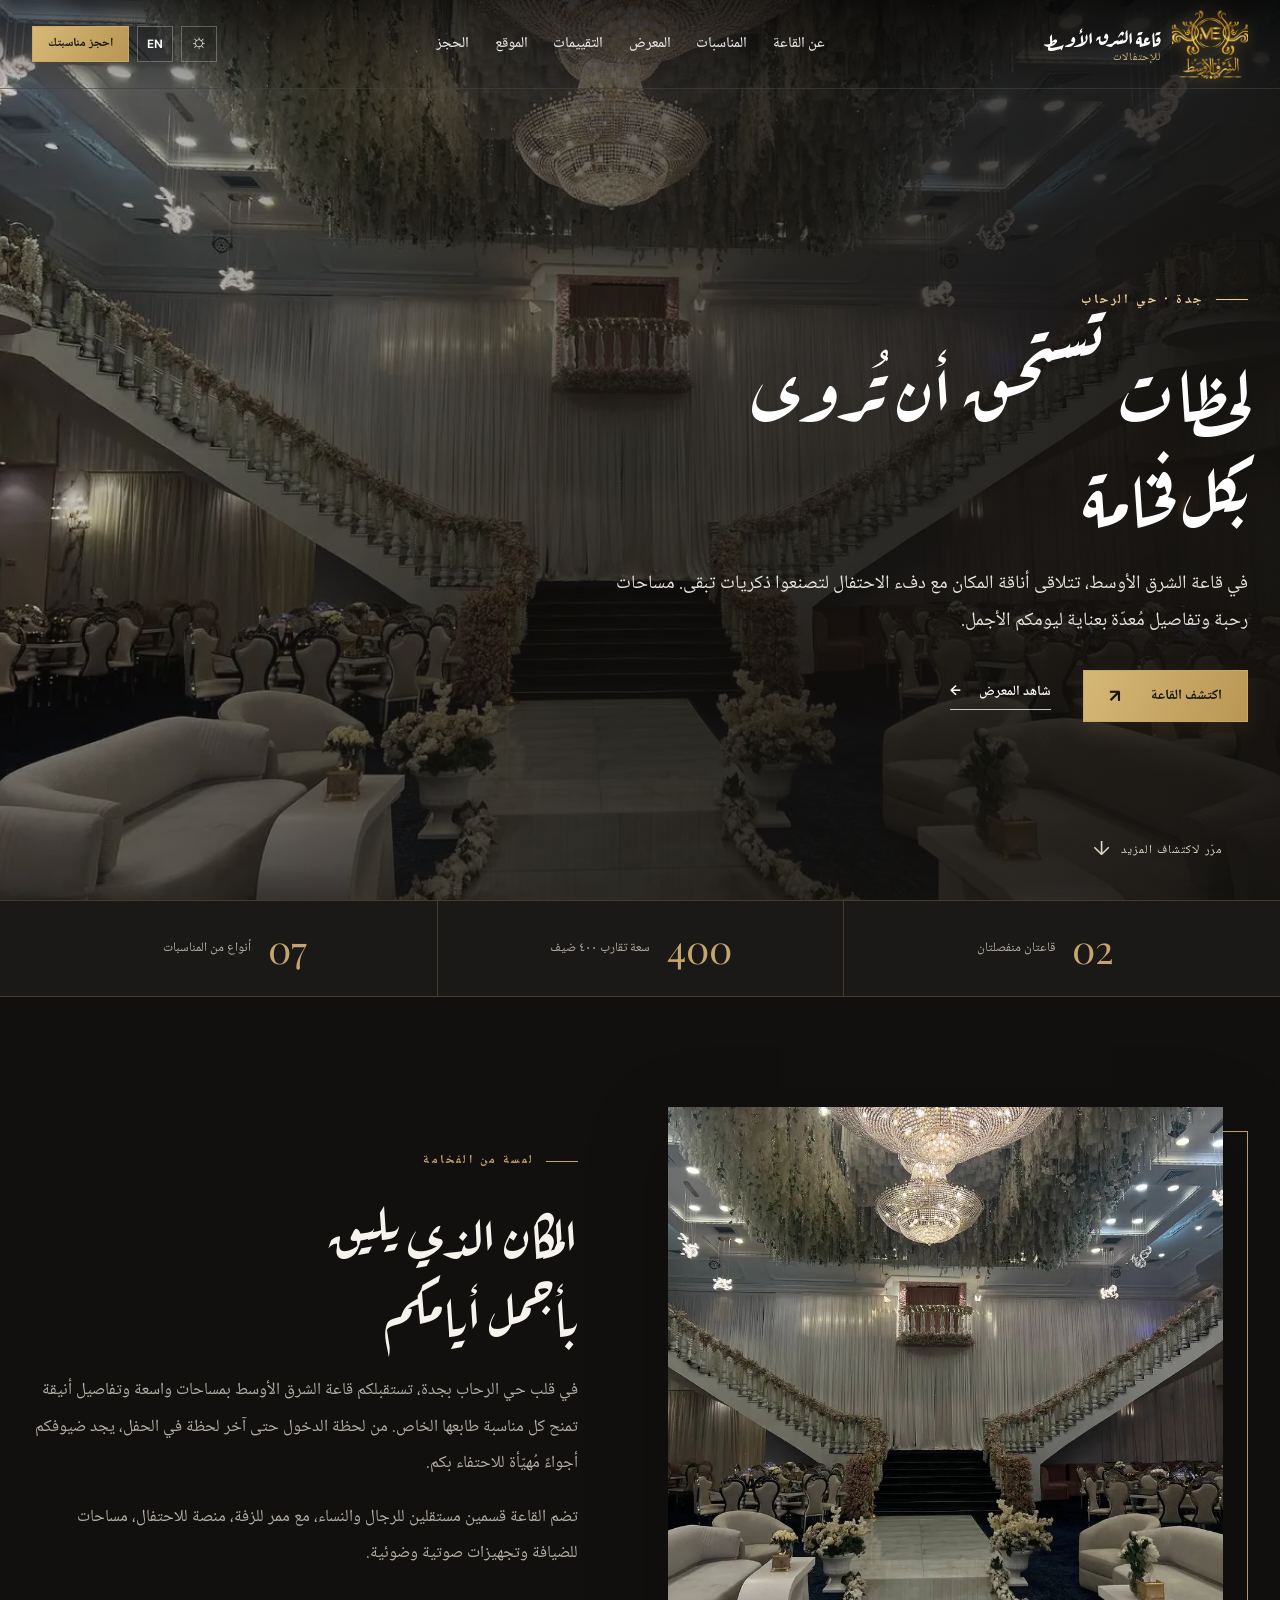
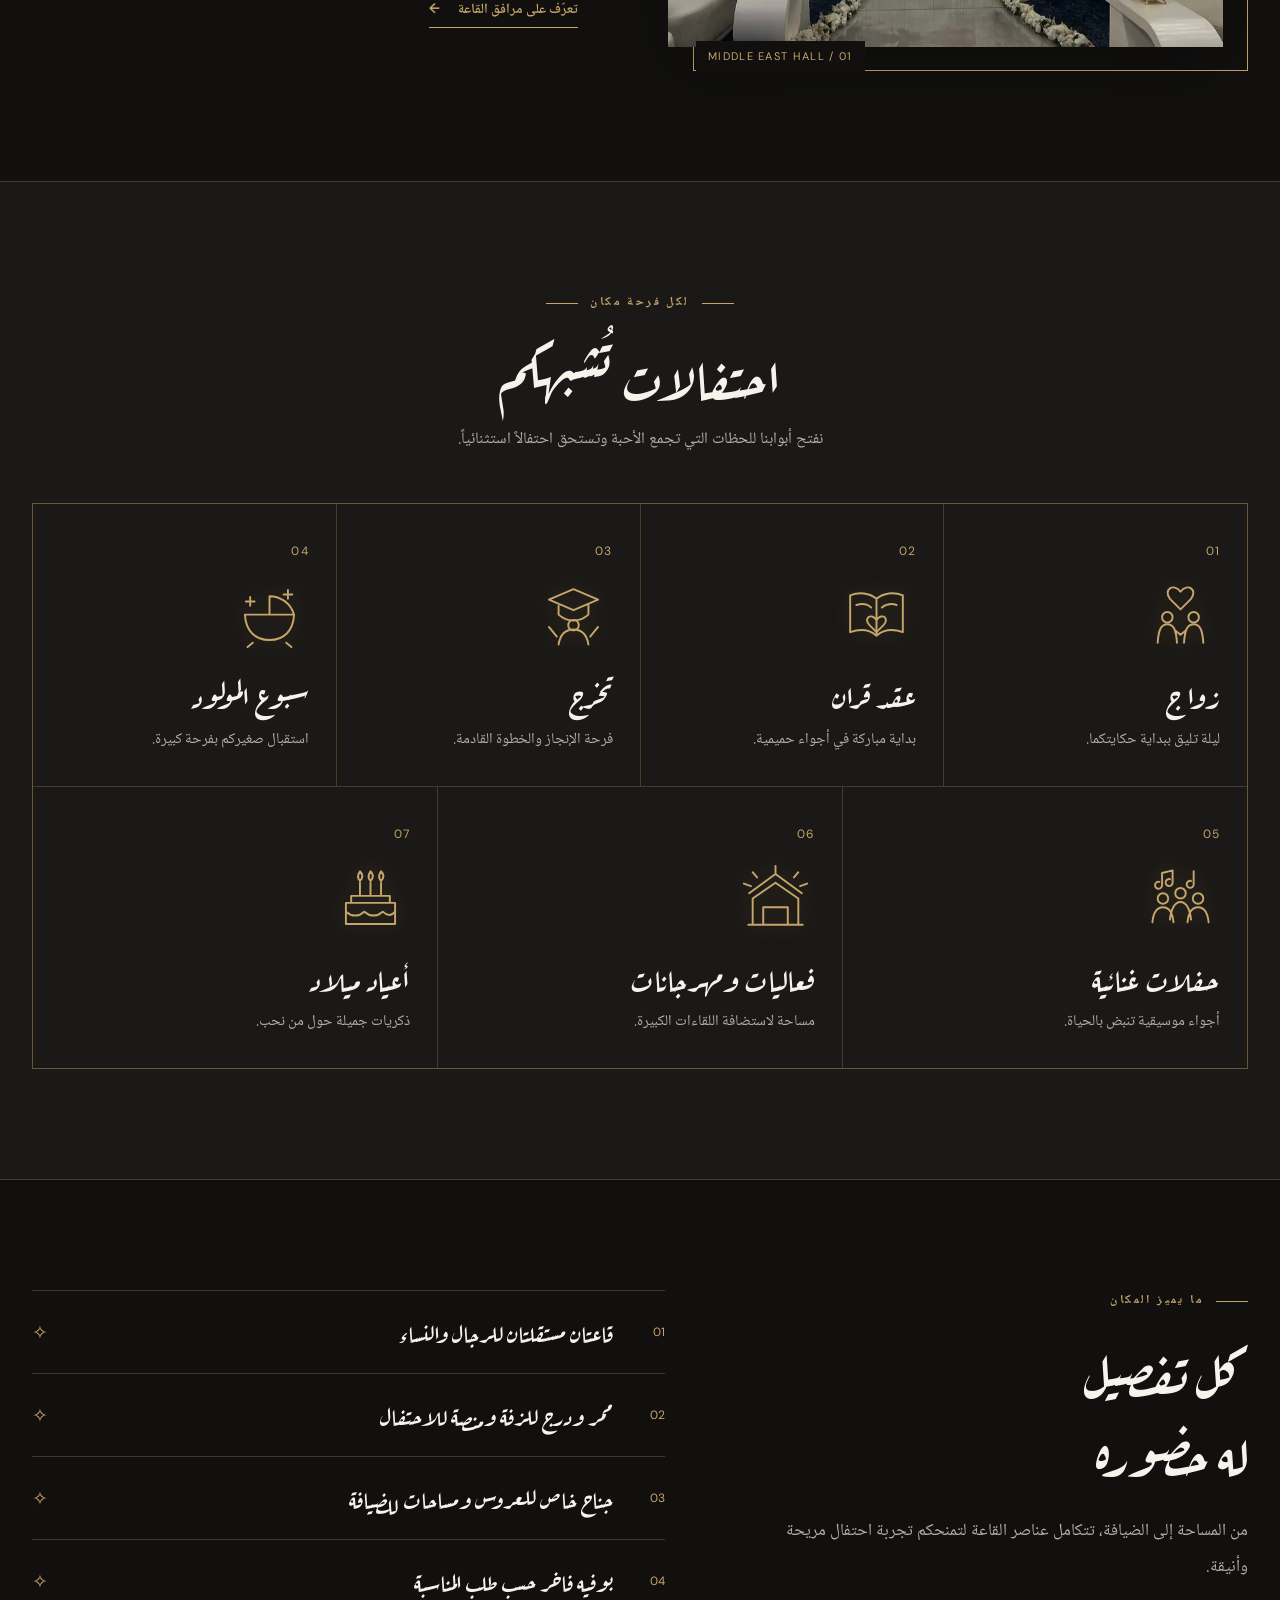
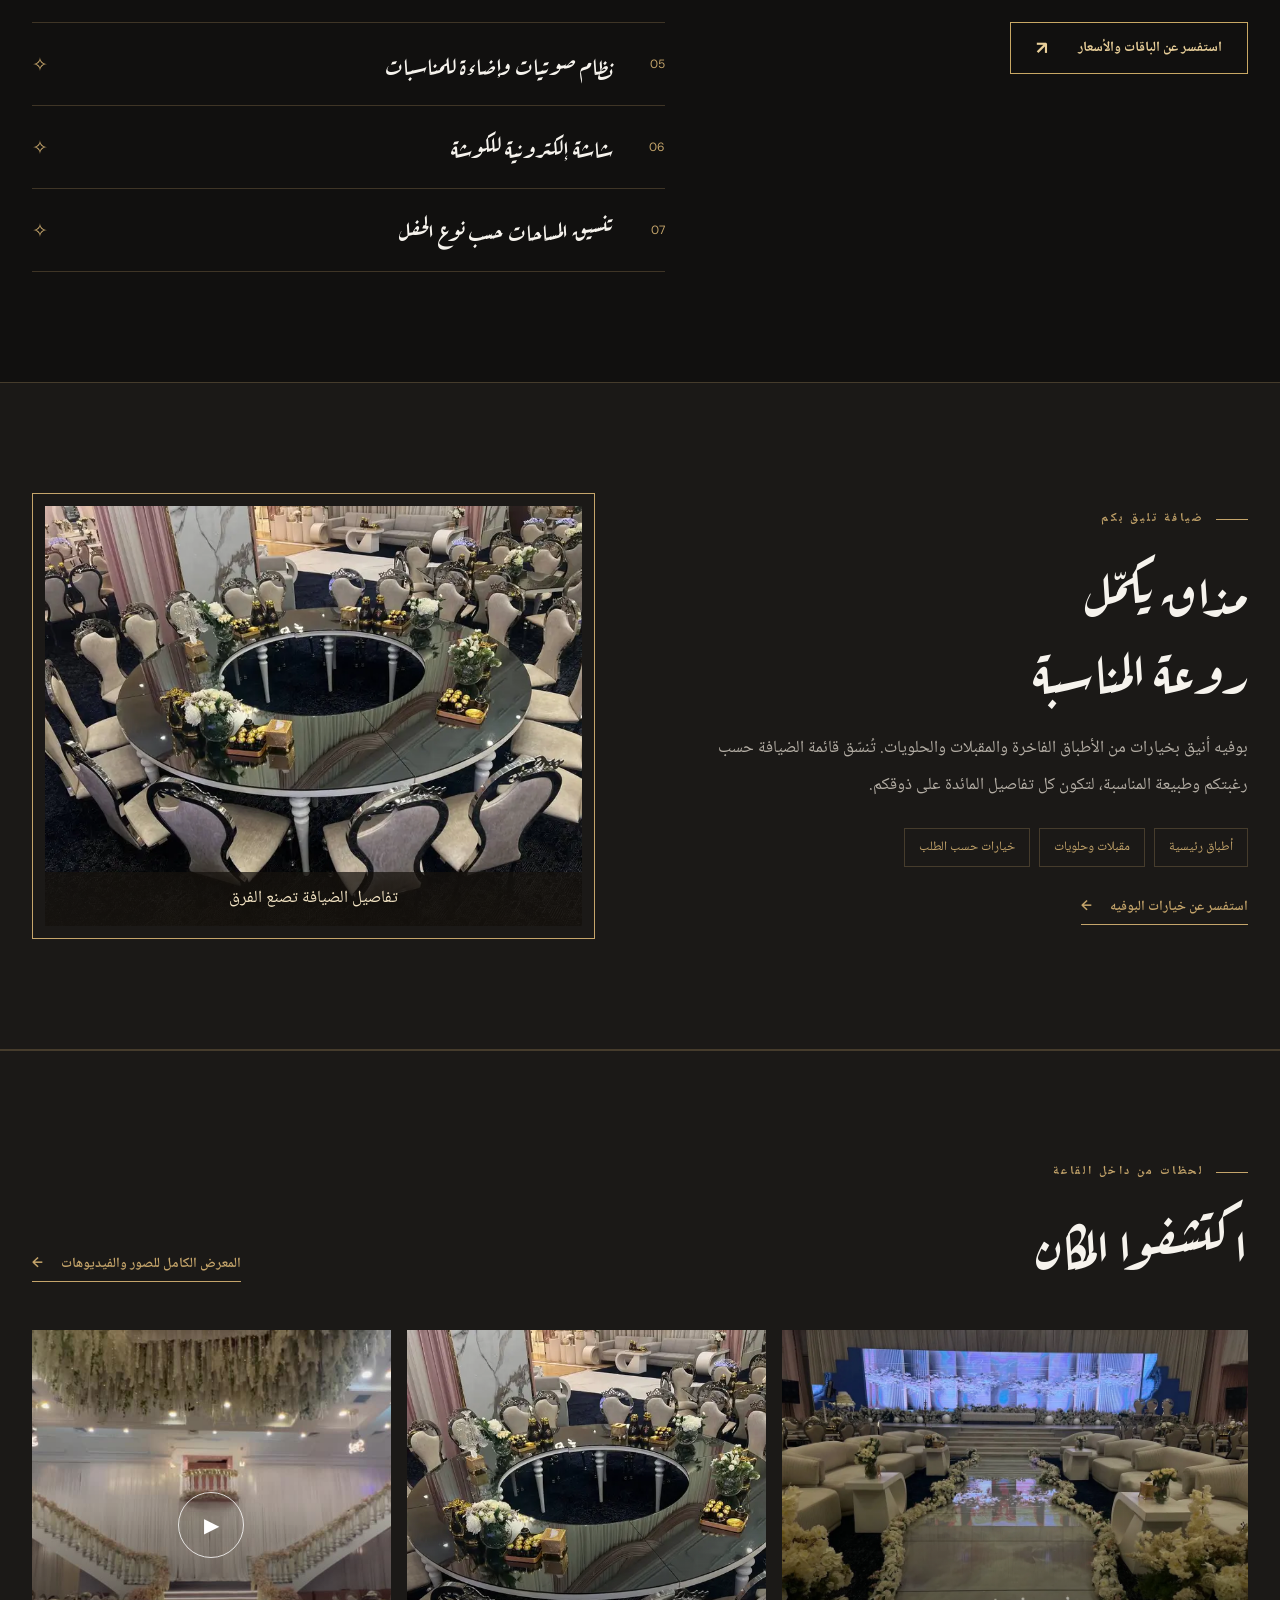
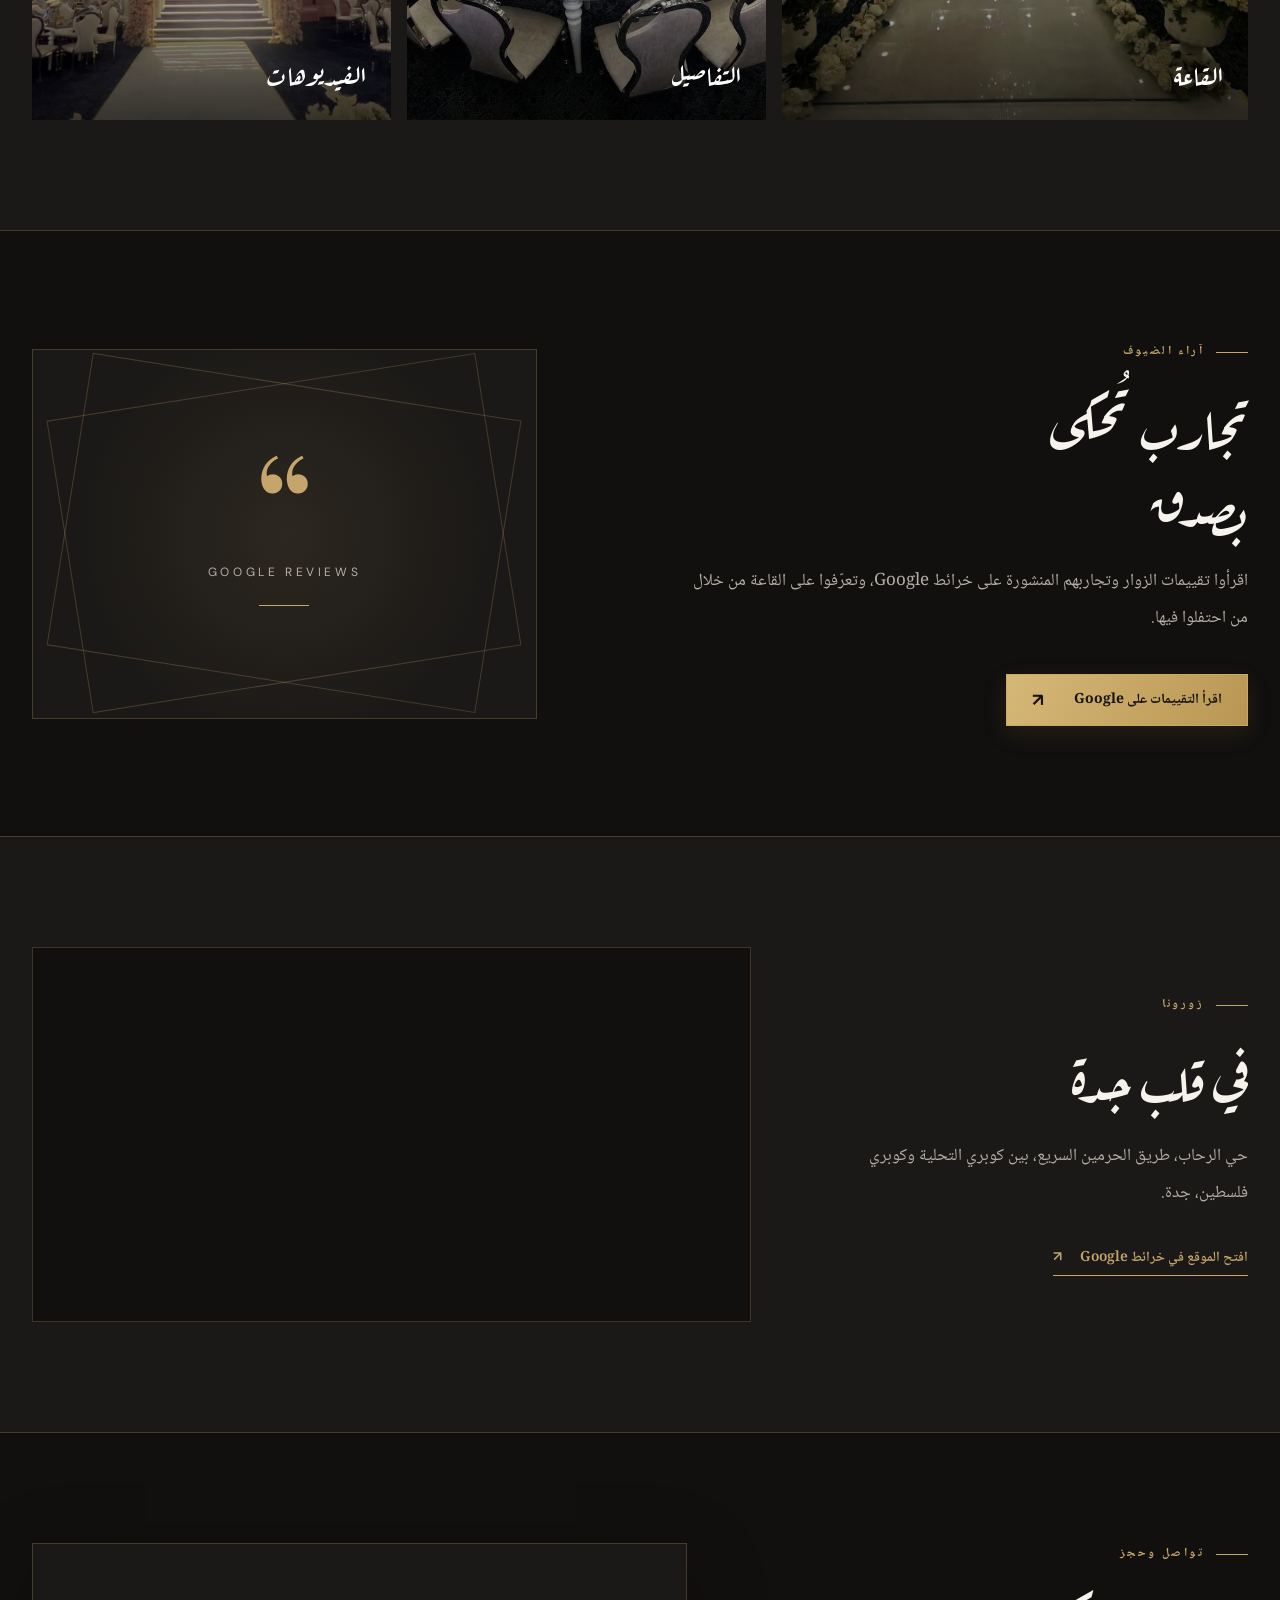
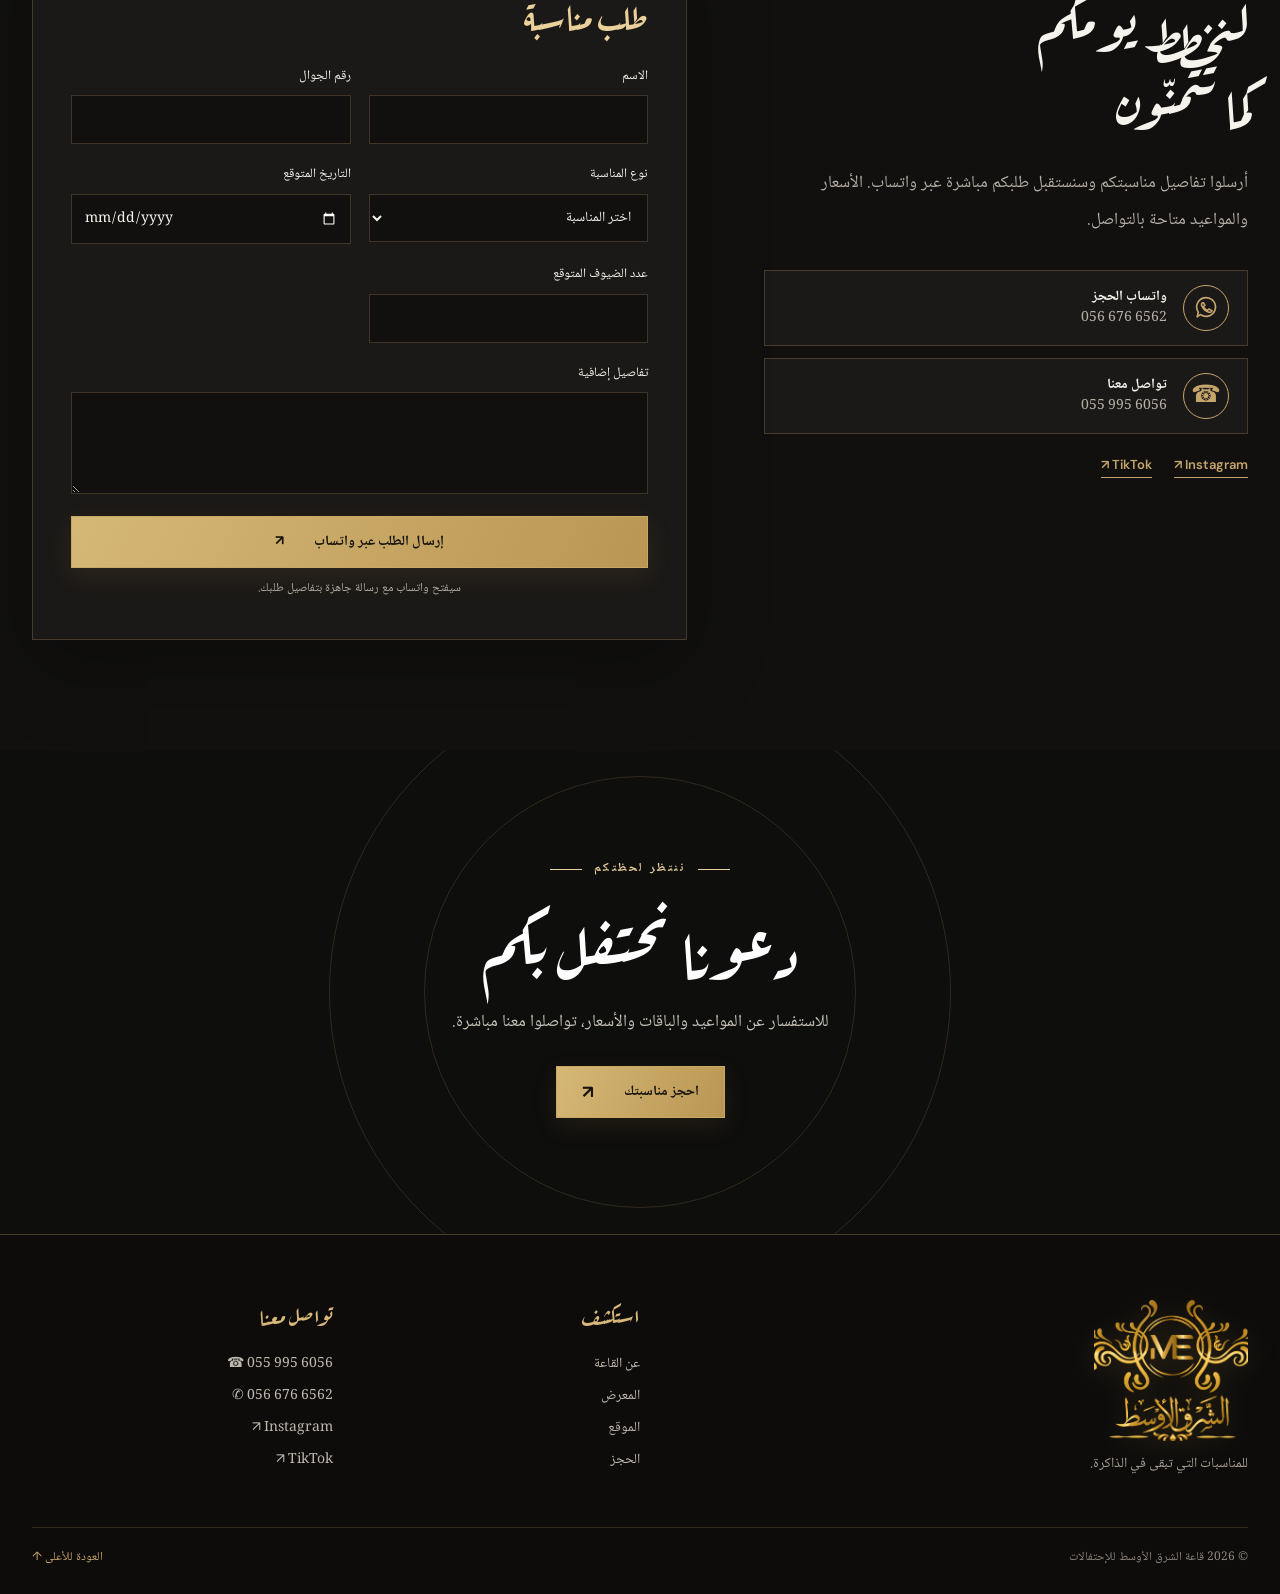
==== commit 622d71b2: "Remove hero dancers and refine Arabic typography defaults" ====
--- a/index.html
+++ b/index.html
@@ -9,7 +9,7 @@
   <link rel="icon" type="image/svg+xml" href="favicon.svg">
   <link rel="preconnect" href="https://fonts.googleapis.com">
   <link rel="preconnect" href="https://fonts.gstatic.com" crossorigin>
-  <link href="https://fonts.googleapis.com/css2?family=Amiri:wght@400;700&family=DM+Sans:wght@400;500;600;700&family=IBM+Plex+Sans+Arabic:wght@400;500;600;700&family=Playfair+Display:wght@400;500;600&display=swap" rel="stylesheet">
+  <link href="https://fonts.googleapis.com/css2?family=Aref+Ruqaa:wght@400;700&family=DM+Sans:wght@400;500;600;700&family=Noto+Naskh+Arabic:wght@400;500;600;700&family=Playfair+Display:wght@400;500;600&display=swap" rel="stylesheet">
   <link rel="stylesheet" href="styles.css">
   <script defer src="main.js"></script>
 </head>
@@ -43,7 +43,6 @@
     <section class="hero" aria-labelledby="hero-title">
       <div class="hero-photo" role="img" aria-label="قاعة الشرق الأوسط مجهزة للاحتفال"></div>
       <div class="hero-wash"></div>
-      <div class="hero-dancers" aria-hidden="true"><img src="assets/dancing-couple.png" alt=""></div>
       <div class="shell hero-content">
         <p class="eyebrow hero-eyebrow"><span class="eyebrow-line"></span><span data-i18n="heroEyebrow">جدة · حي الرحاب</span></p>
         <h1 id="hero-title" data-i18n="heroTitle">لحظات تستحق أن تُروى<br>بكل فخامة</h1>
--- a/styles.css
+++ b/styles.css
@@ -1,4 +1,4 @@
-:root{--bg:#11100f;--surface:#1b1917;--surface-2:#24211e;--text:#f6f3ed;--muted:#b5afa6;--gold:#c5a56b;--gold-bright:#ead09a;--line:rgba(197,165,107,.25);--shadow:0 24px 75px rgba(0,0,0,.25);--font-body:"IBM Plex Sans Arabic","DM Sans",sans-serif;--font-display:"Amiri","Playfair Display",serif}
+:root{--bg:#11100f;--surface:#1b1917;--surface-2:#24211e;--text:#f6f3ed;--muted:#b5afa6;--gold:#c5a56b;--gold-bright:#ead09a;--line:rgba(197,165,107,.25);--shadow:0 24px 75px rgba(0,0,0,.25);--font-body:"Noto Naskh Arabic","DM Sans",sans-serif;--font-display:"Aref Ruqaa","Playfair Display",serif}
 html[data-theme="light"]{--bg:#f7f7f5;--surface:#fff;--surface-2:#eeece8;--text:#181716;--muted:#66625d;--gold:#96713b;--gold-bright:#ae864c;--line:rgba(90,70,38,.2);--shadow:0 24px 70px rgba(30,25,16,.1)}
 *{box-sizing:border-box}
 html{scroll-behavior:smooth;scroll-padding-top:92px}
@@ -17,7 +17,7 @@
 .brand{display:flex;align-items:center;gap:11px;flex-shrink:0;line-height:1.3}
 .brand img{width:55px;height:55px;object-fit:contain;border:1px solid rgba(219,178,103,.45);background:#000}
 .brand-text{display:flex;flex-direction:column;white-space:nowrap}
-.brand-text strong{font-family:"Amiri",serif;font-size:19px;font-weight:700}
+.brand-text strong{font-family:"Aref Ruqaa",serif;font-size:19px;font-weight:700}
 .brand-text small{color:#dbbd82;font-size:11px;letter-spacing:.08em}
 .site-nav{display:flex;align-items:center;justify-content:center;gap:clamp(16px,2vw,30px);flex:1}
 .site-nav a{font-size:14px;font-weight:500;white-space:nowrap;opacity:.88;transition:color .2s,opacity .2s}
@@ -128,7 +128,7 @@
 .footer-grid{display:grid;grid-template-columns:1.7fr .8fr .9fr;gap:40px;padding-bottom:50px}
 .footer-brand img{width:118px;height:110px;object-fit:contain;margin-bottom:10px}
 .footer-brand p{font-size:14px;color:#aaa196;margin:0}
-.footer-grid h3{font:400 23px "Amiri",serif;color:#d8b879;margin:0 0 15px}
+.footer-grid h3{font:400 23px "Aref Ruqaa",serif;color:#d8b879;margin:0 0 15px}
 .footer-grid>div:not(:first-child){display:flex;flex-direction:column;align-items:flex-start}
 .footer-grid a{color:#bfb8ae;font-size:14px;line-height:2.3;transition:color .2s}
 .footer-grid a:hover{color:#e3c68c}
@@ -167,7 +167,7 @@
 .lightbox-next{right:18px;top:50%;transform:translateY(-50%)}
 [dir="rtl"] .lightbox-prev{right:18px;left:auto}
 [dir="rtl"] .lightbox-next{left:18px;right:auto}
-[lang="en"]{--font-body:"DM Sans","IBM Plex Sans Arabic",sans-serif;--font-display:"Playfair Display","Amiri",serif}
+[lang="en"]{--font-body:"DM Sans","Noto Naskh Arabic",sans-serif;--font-display:"Playfair Display","Aref Ruqaa",serif}
 [lang="en"] .brand-text strong,[lang="en"] .footer-grid h3{font-family:"Playfair Display",serif}
 [lang="en"] .brand-text strong{font-size:14px}
 [lang="en"] .brand-text small{font-size:10px}
@@ -185,10 +185,6 @@
 .hero{background:#171513}
 .hero-wash{background:linear-gradient(90deg,rgba(21,18,15,.18),rgba(20,17,14,.62) 46%,rgba(18,16,14,.88) 100%),linear-gradient(0deg,rgba(21,18,15,.36),transparent 40%)}
 [dir="ltr"] .hero-wash{background:linear-gradient(270deg,rgba(21,18,15,.18),rgba(20,17,14,.62) 46%,rgba(18,16,14,.88) 100%),linear-gradient(0deg,rgba(21,18,15,.36),transparent 40%)}
-.hero-dancers{position:absolute;z-index:2;bottom:7%;left:12%;width:clamp(82px,12vw,155px);height:auto;pointer-events:none;animation:dancersTravel 8s ease-in-out both}
-.hero-dancers img{width:100%;height:auto;filter:drop-shadow(0 0 14px rgba(240,196,105,.48));animation:dancersWaltz 1.6s ease-in-out infinite alternate}
-@keyframes dancersTravel{0%{left:51%;opacity:0}8%{opacity:1}18%{left:46%}40%{left:35%}62%{left:26%}84%{left:16%}100%{left:12%;opacity:1}}
-@keyframes dancersWaltz{0%{transform:rotate(-5deg) translateY(2px) scale(1)}50%{transform:rotate(3deg) translateY(-4px) scale(1.03)}100%{transform:rotate(-2deg) translateY(0) scale(1)}}
 .occasion-grid{grid-template-columns:repeat(12,minmax(0,1fr))}
 .occasion-card{min-height:274px;overflow:hidden}
 .occasion-card:nth-child(-n+4){grid-column:span 3}
@@ -236,8 +232,17 @@
 .form-submit{width:100%;margin-top:22px}.form-hint{font-size:12px;color:var(--muted);margin:10px 0 0;text-align:center}
 .mobile-contact-bar{display:none}
 @media(max-width:1100px){.brand img{width:67px;height:63px}.header-shell{gap:13px}}
-@media(max-width:820px){.site-nav{top:74px}.buffet-grid,.booking-grid{grid-template-columns:1fr}.buffet-visual{min-height:330px}.buffet-visual img{height:330px}.hero-dancers{bottom:10%;width:116px}.occasion-grid{grid-template-columns:repeat(2,minmax(0,1fr))}.occasion-card:nth-child(n){grid-column:auto}}
-@media(max-width:600px){body{padding-bottom:59px}.brand img{width:58px;height:56px}.hero{height:100svh;min-height:650px;max-height:790px}.hero-content{padding-top:35px;padding-bottom:115px}.hero h1{font-size:clamp(43px,10.5vw,62px)}.hero-description{line-height:1.75}.hero-dancers{bottom:8%;width:86px;animation:dancersTravelMobile 7s ease-in-out both}.hero-bottom{display:none}.occasion-grid{grid-template-columns:repeat(2,minmax(0,1fr))}.occasion-card{min-height:225px;padding:20px 16px}.occasion-art{width:55px;height:55px;margin:8px 0 12px}.occasion-card h3{font-size:21px}.occasion-card p{font-size:12px}.buffet-visual,.buffet-visual img{min-height:260px;height:260px}.booking-form{padding:22px 18px}.form-grid{gap:13px}.mobile-contact-bar{display:grid;grid-template-columns:1fr 1fr;position:fixed;bottom:0;left:0;right:0;z-index:80;height:59px;background:#1d1915;border-top:1px solid #b79352;box-shadow:0 -8px 24px rgba(0,0,0,.25)}.mobile-contact-bar a{display:flex;justify-content:center;align-items:center;gap:8px;color:#f8e8c7;font-size:13px;font-weight:700}.mobile-contact-bar a:first-child{background:#b99456;color:#17130e}.mobile-contact-bar a:first-child span:first-child{filter:brightness(0)}.mobile-contact-bar a span:first-child{font-size:21px}.footer-bottom{padding-bottom:8px}}
+@media(max-width:820px){.site-nav{top:74px}.buffet-grid,.booking-grid{grid-template-columns:1fr}.buffet-visual{min-height:330px}.buffet-visual img{height:330px}.occasion-grid{grid-template-columns:repeat(2,minmax(0,1fr))}.occasion-card:nth-child(n){grid-column:auto}}
+@media(max-width:600px){body{padding-bottom:59px}.brand img{width:58px;height:56px}.hero{height:100svh;min-height:650px;max-height:790px}.hero-content{padding-top:35px;padding-bottom:115px}.hero h1{font-size:clamp(43px,10.5vw,62px)}.hero-description{line-height:1.75}.hero-bottom{display:none}.occasion-grid{grid-template-columns:repeat(2,minmax(0,1fr))}.occasion-card{min-height:225px;padding:20px 16px}.occasion-art{width:55px;height:55px;margin:8px 0 12px}.occasion-card h3{font-size:21px}.occasion-card p{font-size:12px}.buffet-visual,.buffet-visual img{min-height:260px;height:260px}.booking-form{padding:22px 18px}.form-grid{gap:13px}.mobile-contact-bar{display:grid;grid-template-columns:1fr 1fr;position:fixed;bottom:0;left:0;right:0;z-index:80;height:59px;background:#1d1915;border-top:1px solid #b79352;box-shadow:0 -8px 24px rgba(0,0,0,.25)}.mobile-contact-bar a{display:flex;justify-content:center;align-items:center;gap:8px;color:#f8e8c7;font-size:13px;font-weight:700}.mobile-contact-bar a:first-child{background:#b99456;color:#17130e}.mobile-contact-bar a:first-child span:first-child{filter:brightness(0)}.mobile-contact-bar a span:first-child{font-size:21px}.footer-bottom{padding-bottom:8px}}
 @media(max-width:380px){.brand img{width:52px;height:50px}.brand-text strong{font-size:12px}.brand-text small{font-size:9px}.occasion-card{padding:18px 12px}.occasion-card h3{font-size:18px}.form-grid{grid-template-columns:1fr}.form-grid .full-field{grid-column:auto}}
-@keyframes dancersTravelMobile{0%{left:53%;opacity:0}10%{opacity:1}100%{left:9%;opacity:1}}
-@media(prefers-reduced-motion:reduce){html{scroll-behavior:auto}*,*::before,*::after{animation-duration:.01ms!important;animation-iteration-count:1!important;transition-duration:.01ms!important}.hero-dancers{left:12%;opacity:1}}
+[lang="ar"] body{font-size:17px;line-height:1.9}
+[lang="ar"] h1,[lang="ar"] h2{line-height:1.38;letter-spacing:0}
+[lang="ar"] .hero-description{font-size:19px;line-height:1.95;max-width:650px}
+[lang="ar"] .brand-text strong{font-size:21px}
+[lang="ar"] .site-nav a{font-size:15px}
+[lang="ar"] .about-copy>p:not(.eyebrow),[lang="ar"] .services-heading>p:not(.eyebrow),[lang="ar"] .location-copy>p:not(.eyebrow),[lang="ar"] .review-grid>div:first-child>p:not(.eyebrow),[lang="ar"] .buffet-copy>p:not(.eyebrow),[lang="ar"] .booking-copy>p:not(.eyebrow){font-size:17px;line-height:2.15}
+[lang="ar"] .occasion-card h3{font-size:31px;line-height:1.5}
+[lang="ar"] .occasion-card p{font-size:15px;line-height:1.8}
+[lang="ar"] .booking-form h3{font-size:38px}
+@media(max-width:600px){[lang="ar"] .hero h1{font-size:clamp(42px,10.4vw,59px);line-height:1.35}[lang="ar"] .hero-description{font-size:17px;line-height:1.85}[lang="ar"] .brand-text strong{font-size:15px}[lang="ar"] .occasion-card h3{font-size:23px}[lang="ar"] .occasion-card p{font-size:13px}}
+@media(prefers-reduced-motion:reduce){html{scroll-behavior:auto}*,*::before,*::after{animation-duration:.01ms!important;animation-iteration-count:1!important;transition-duration:.01ms!important}}
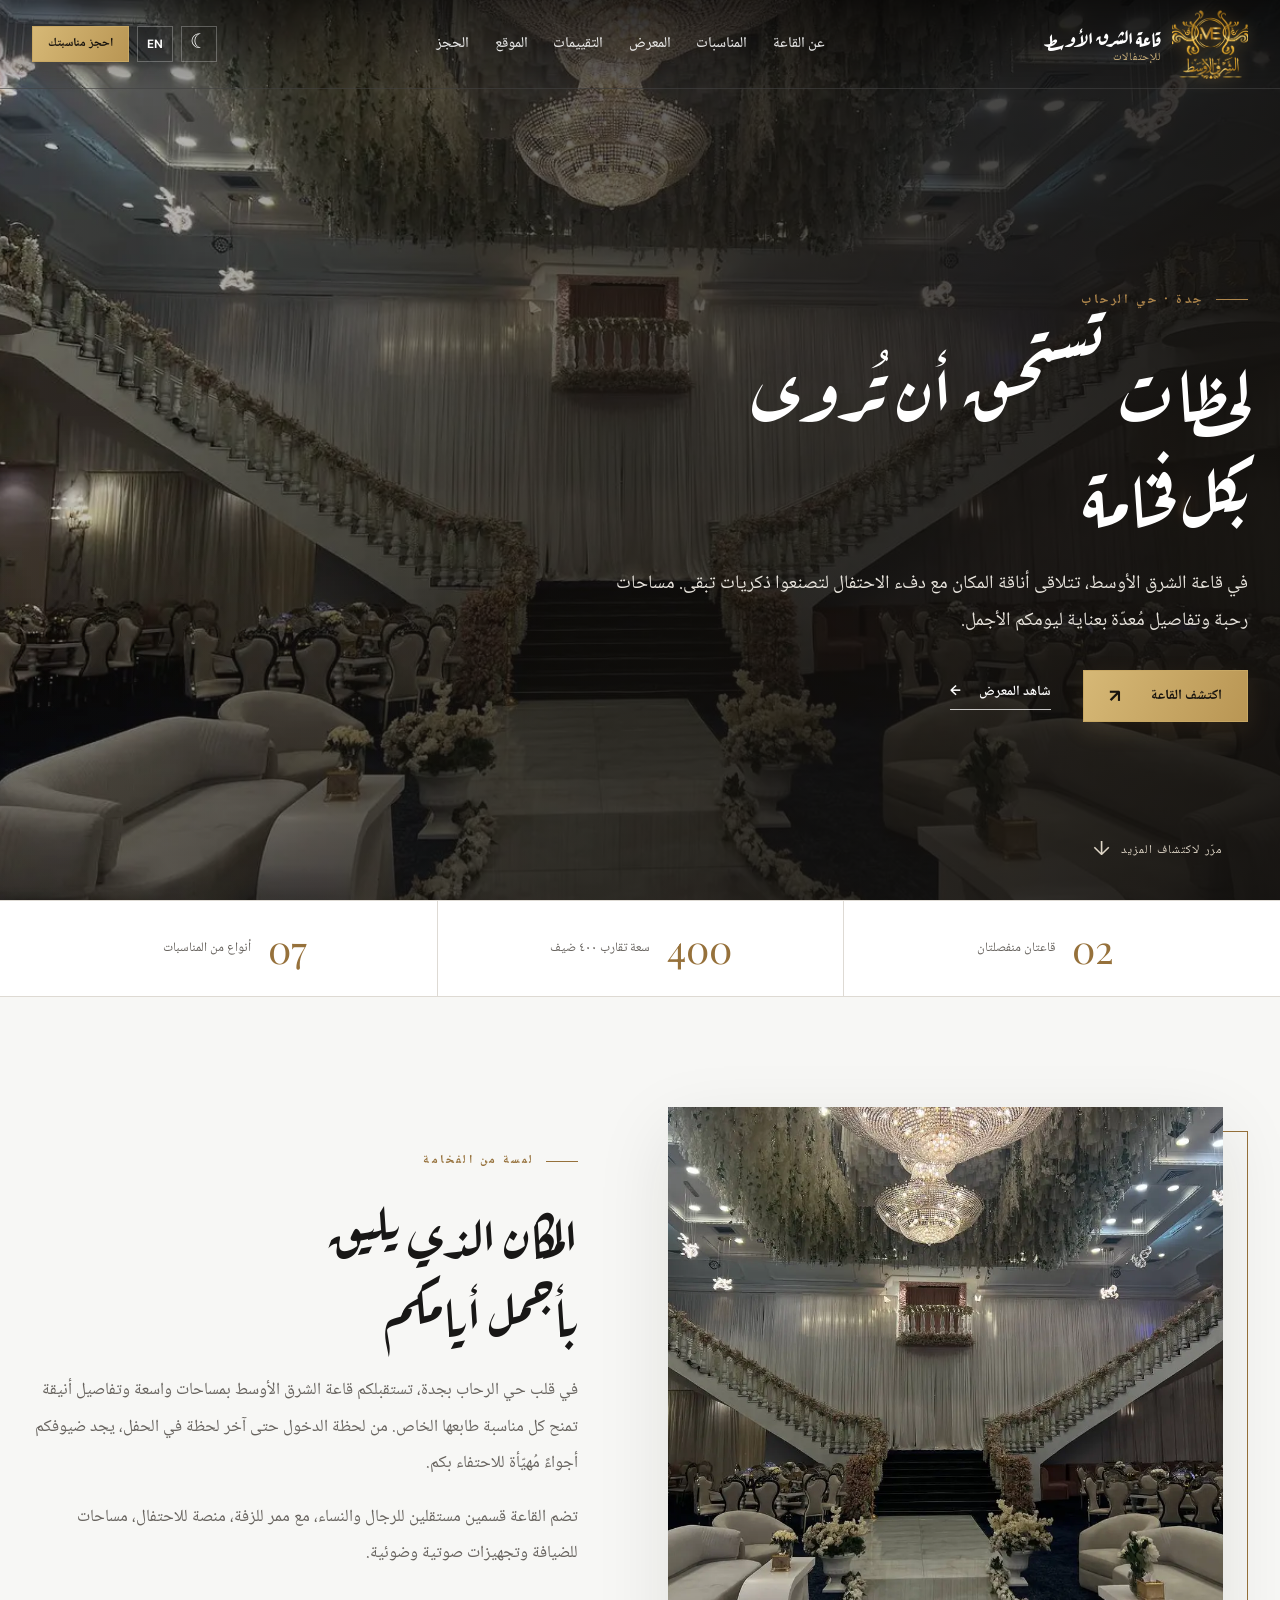
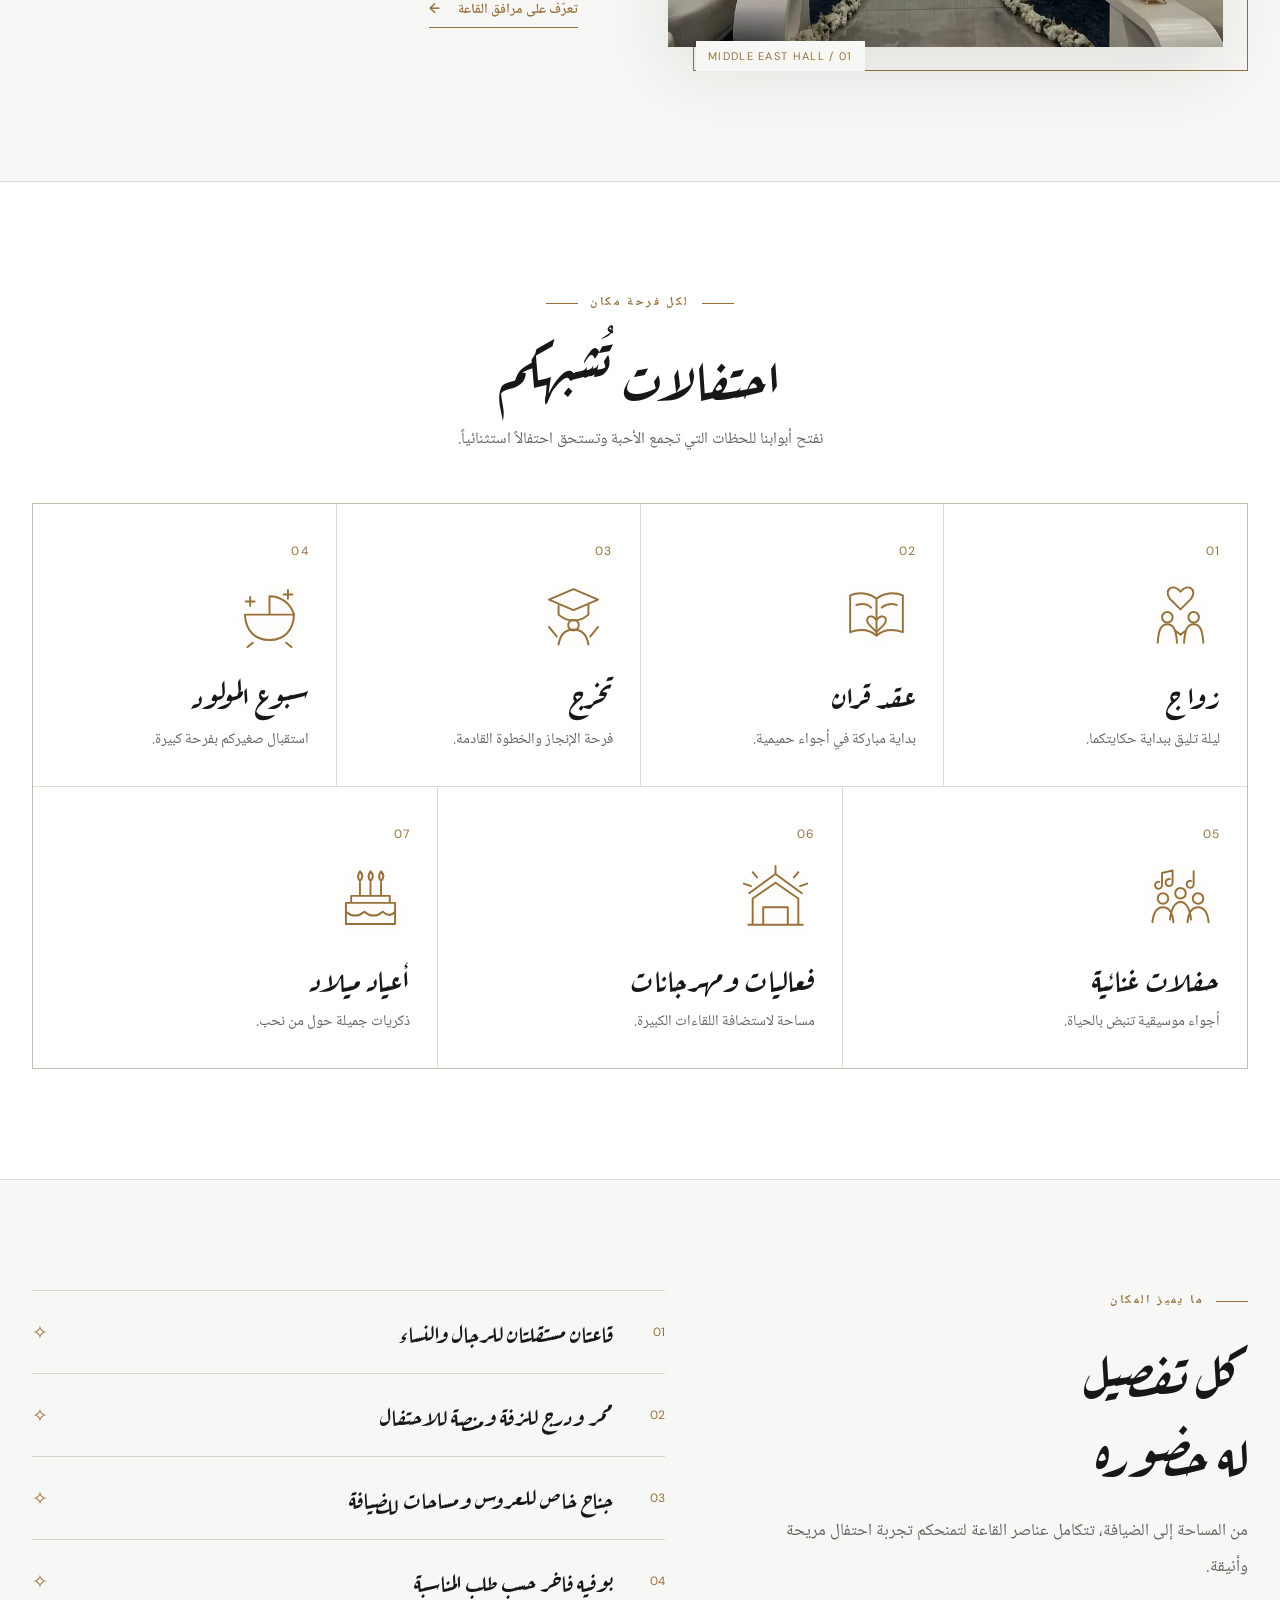
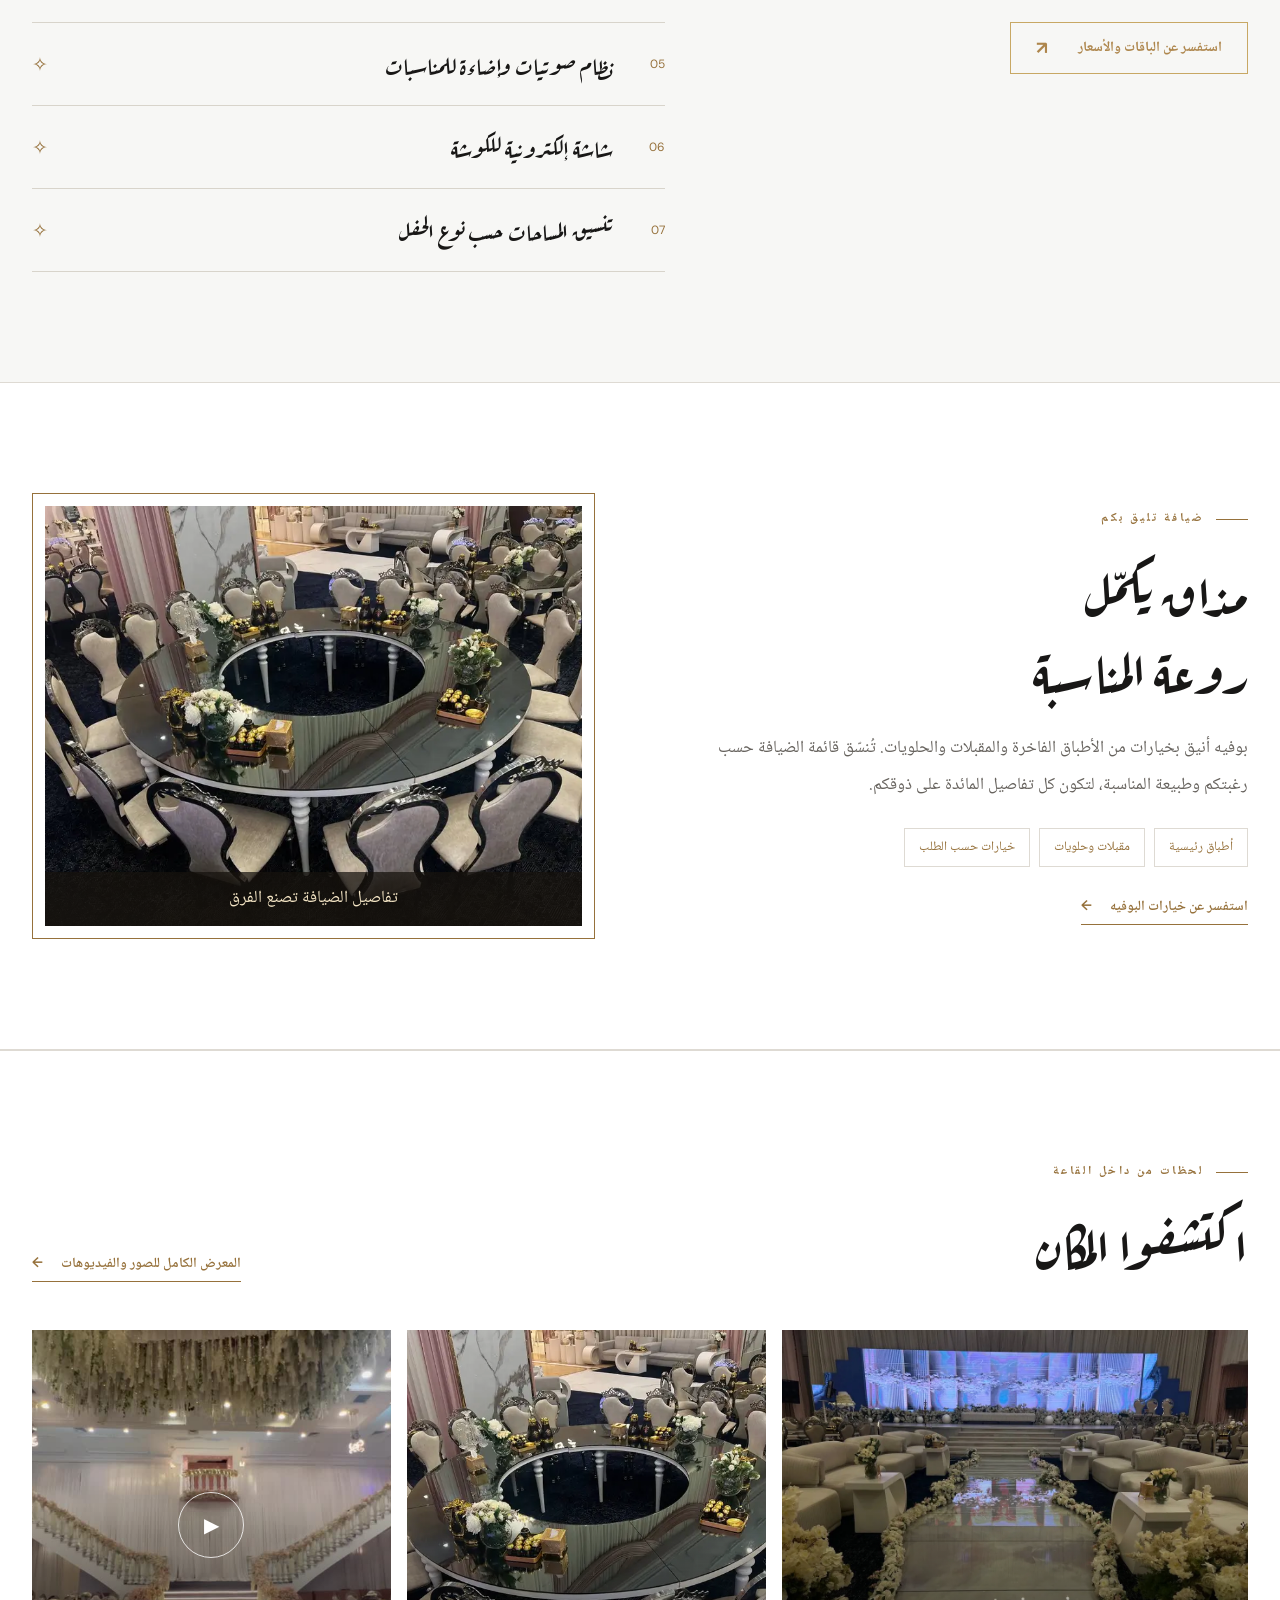
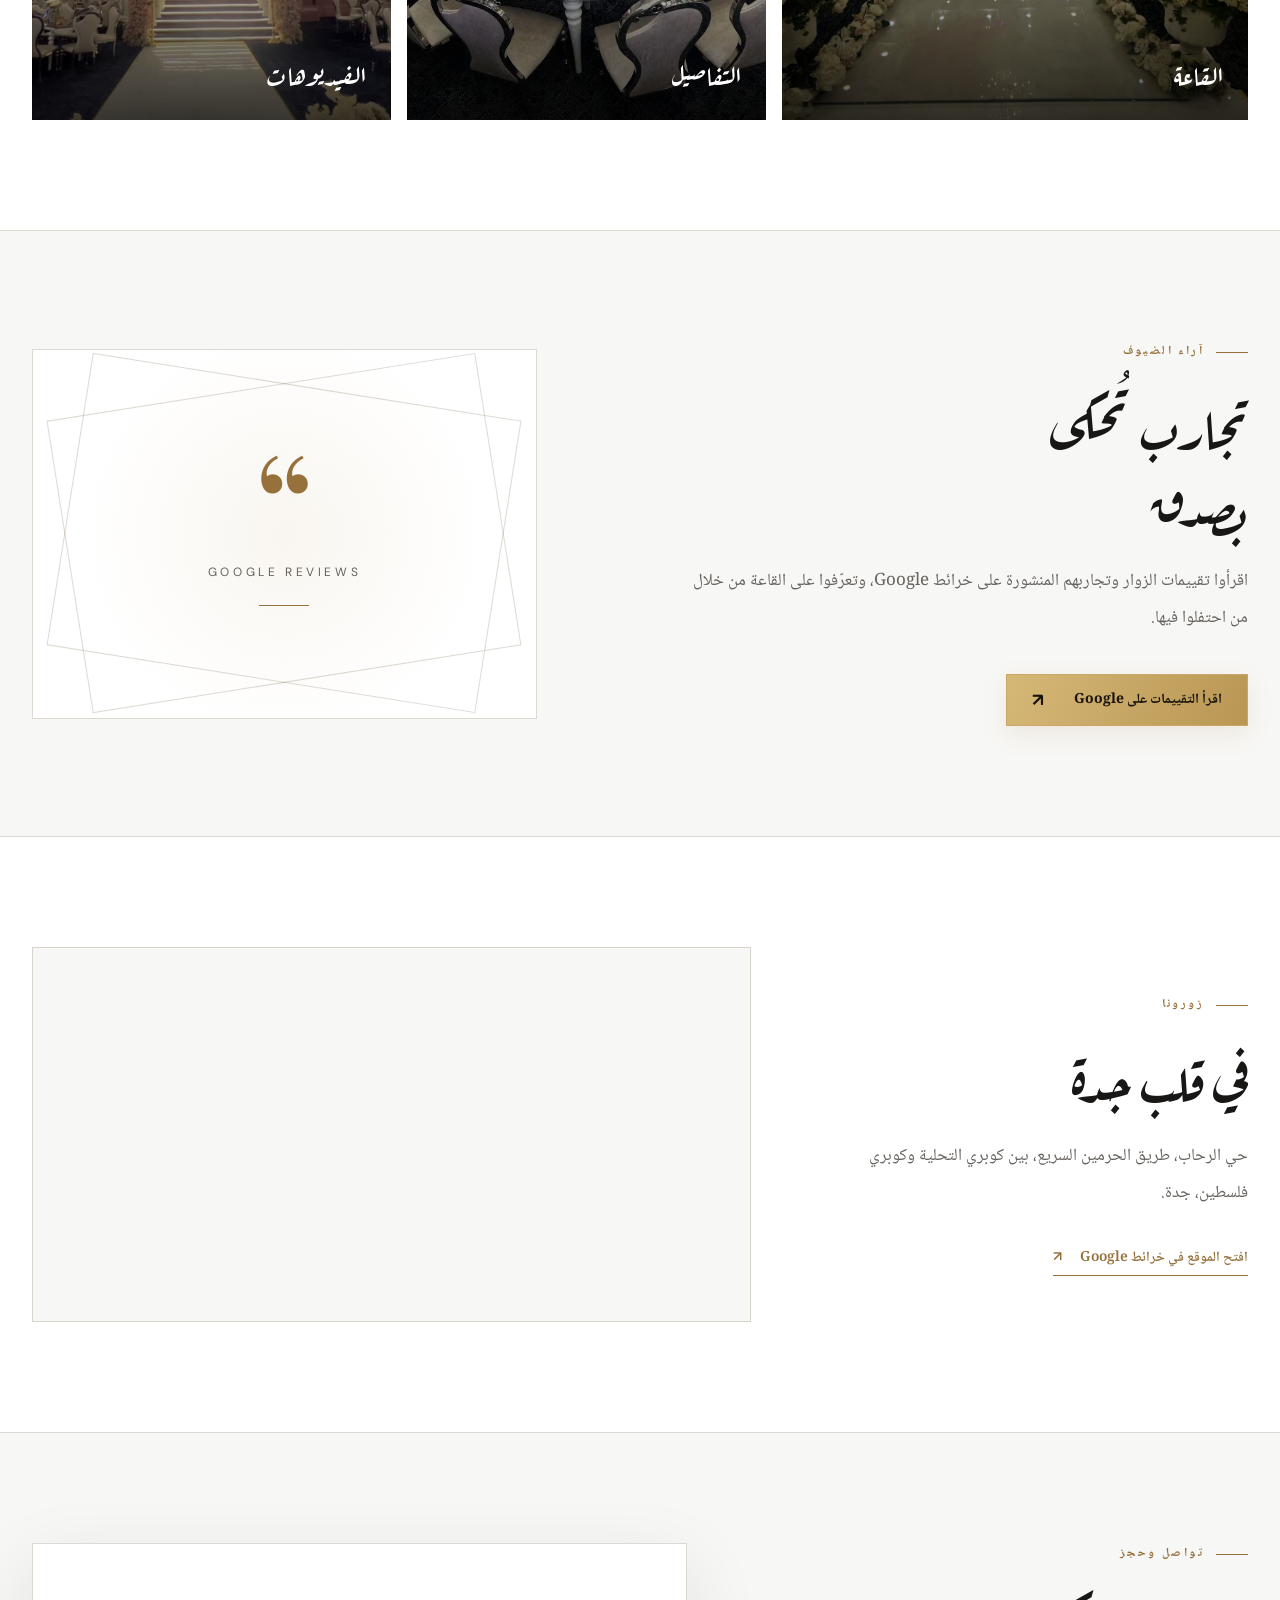
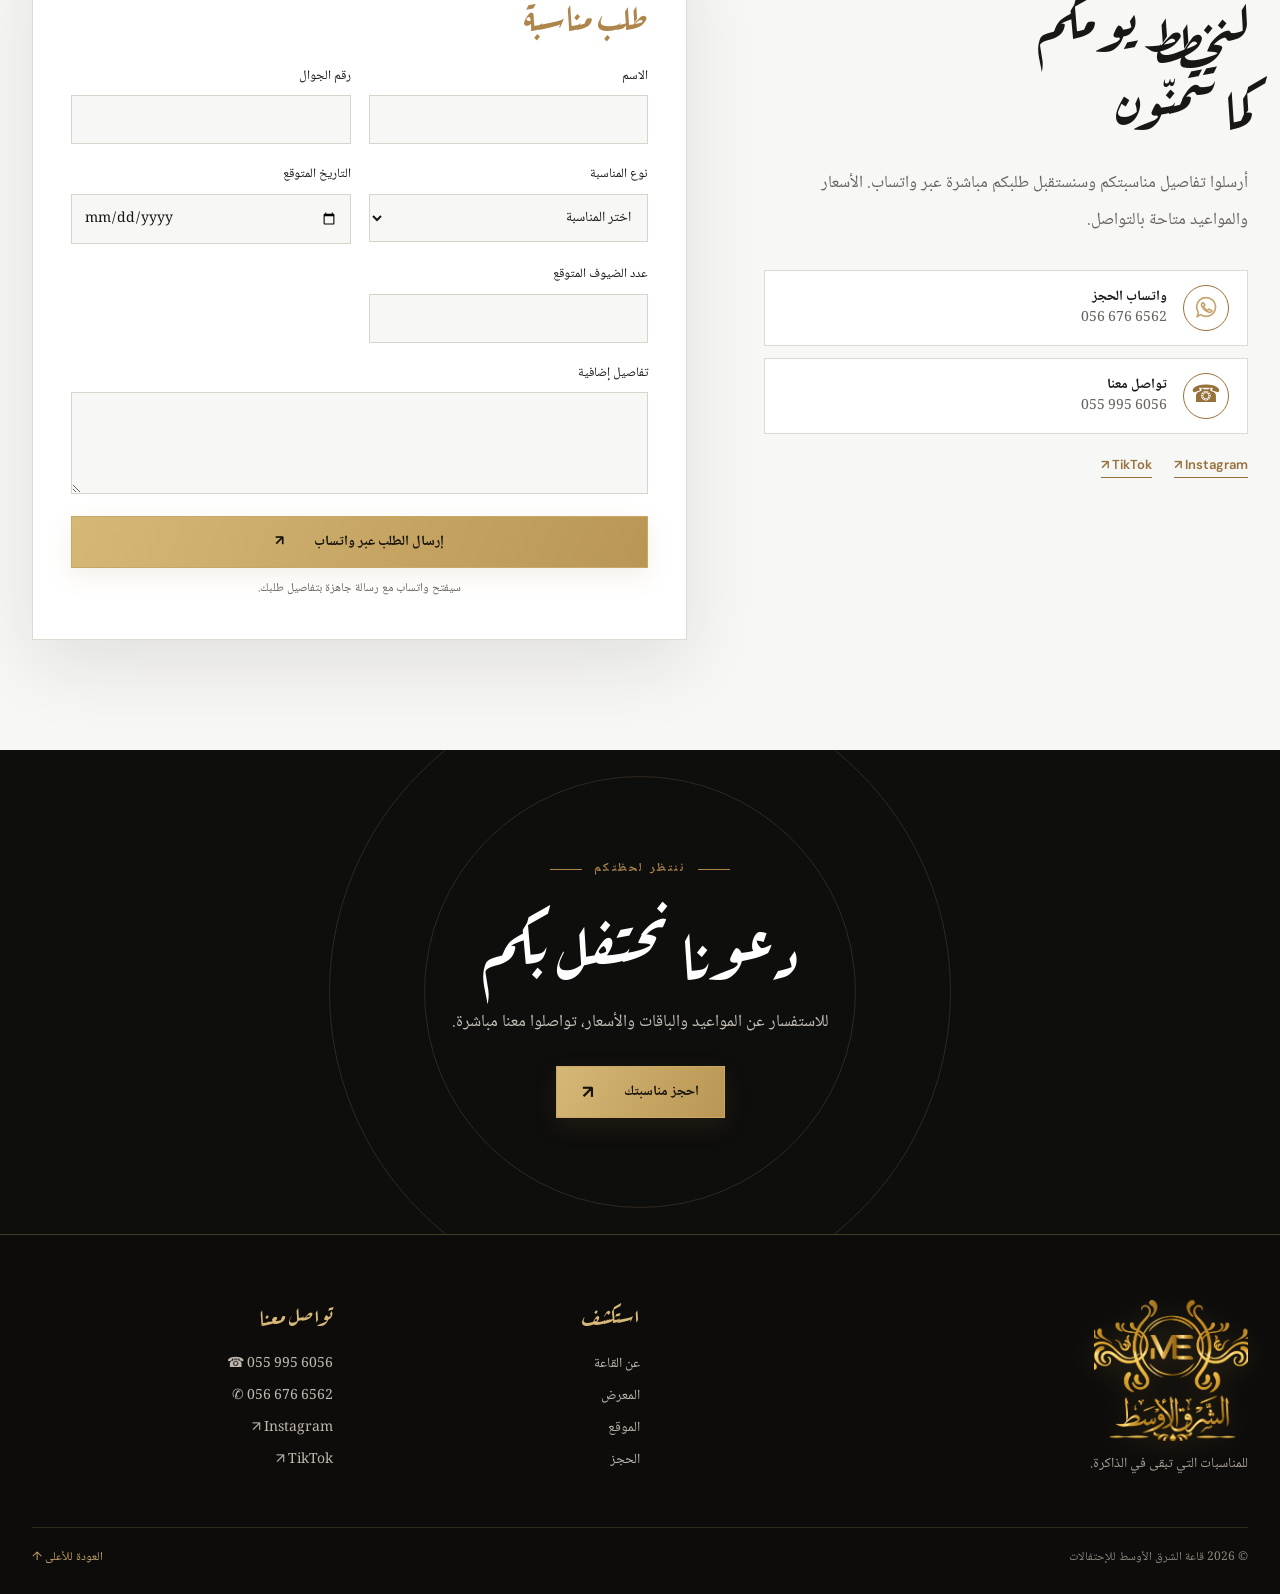
==== commit 6b980ca6: "Default to light theme and fix mobile gallery previews" ====
--- a/index.html
+++ b/index.html
@@ -1,9 +1,9 @@
 <!doctype html>
-<html lang="ar" dir="rtl" data-theme="dark">
+<html lang="ar" dir="rtl" data-theme="light">
 <head>
   <meta charset="utf-8">
   <meta name="viewport" content="width=device-width, initial-scale=1">
-  <meta name="theme-color" content="#101010">
+  <meta name="theme-color" content="#f7f7f5">
   <meta name="description" content="قاعة الشرق الأوسط للإحتفالات في حي الرحاب بجدة. قاعتان للاحتفالات، للأعراس والتخرج والمناسبات الخاصة. اكتشف القاعة وتواصل للحجز.">
   <title>قاعة الشرق الأوسط للإحتفالات | جدة</title>
   <link rel="icon" type="image/svg+xml" href="favicon.svg">
@@ -31,7 +31,7 @@
         <a href="#booking" data-i18n="navBooking">الحجز</a>
       </nav>
       <div class="header-actions">
-        <button class="icon-button" id="theme-toggle" type="button" aria-label="تفعيل الوضع الفاتح" title="الوضع الفاتح"><span aria-hidden="true">☼</span></button>
+        <button class="icon-button" id="theme-toggle" type="button" aria-label="تفعيل الوضع الداكن" title="الوضع الداكن"><span aria-hidden="true">☾</span></button>
         <button class="lang-button" id="lang-toggle" type="button" aria-label="Switch to English">EN</button>
         <a class="button button-small header-book" href="https://wa.me/966566766562?text=%D9%85%D8%B1%D8%AD%D8%A8%D8%A7%D8%8C%20%D8%A3%D8%B1%D8%BA%D8%A8%20%D8%A8%D8%A7%D9%84%D8%A7%D8%B3%D8%AA%D9%81%D8%B3%D8%A7%D8%B1%20%D8%B9%D9%86%20%D8%AD%D8%AC%D8%B2%20%D9%82%D8%A7%D8%B9%D8%A9%20%D8%A7%D9%84%D8%B4%D8%B1%D9%82%20%D8%A7%D9%84%D8%A3%D9%88%D8%B3%D8%B7" target="_blank" rel="noopener" data-i18n="bookNow">احجز مناسبتك</a>
         <button class="menu-button" id="menu-toggle" type="button" aria-controls="site-nav" aria-expanded="false" aria-label="فتح القائمة"><span></span><span></span><span></span></button>
@@ -132,8 +132,8 @@
           <a class="text-link" href="gallery.html"><span data-i18n="allGallery">المعرض الكامل للصور والفيديوهات</span><span aria-hidden="true">←</span></a>
         </div>
         <div class="preview-grid">
-          <a class="preview-tile preview-large" href="gallery.html"><img src="assets/photos/p21-large.webp" alt="الممر الرئيسي ومنصة الحفل" loading="lazy"><span data-i18n="previewHall">القاعة</span></a>
-          <a class="preview-tile" href="gallery.html"><img src="assets/photos/p09.webp" alt="تفاصيل تجهيز طاولات الضيوف" loading="lazy"><span data-i18n="previewDetails">التفاصيل</span></a>
+          <a class="preview-tile preview-large" href="gallery.html"><img src="assets/photos/p21-large.webp" data-fallback="assets/photos/p21.webp" alt="الممر الرئيسي ومنصة الحفل" loading="eager"><span data-i18n="previewHall">القاعة</span></a>
+          <a class="preview-tile" href="gallery.html"><img src="assets/photos/p09.webp" data-fallback="assets/photos/p10.webp" alt="تفاصيل تجهيز طاولات الضيوف" loading="eager"><span data-i18n="previewDetails">التفاصيل</span></a>
           <a class="preview-tile" href="gallery.html#videos"><img src="assets/video-posters/v05.webp" alt="مشهد من فيديو القاعة" loading="lazy"><span class="play-mark" aria-hidden="true">▶</span><span data-i18n="previewVideos">الفيديوهات</span></a>
         </div>
       </div>
--- a/styles.css
+++ b/styles.css
@@ -98,6 +98,8 @@
 .split-heading h2{margin:0}
 .preview-grid{display:grid;grid-template-columns:1.3fr 1fr 1fr;gap:16px;height:390px}
 .preview-tile{position:relative;overflow:hidden;background:#191919;isolation:isolate}
+.preview-tile.preview-large{background:#24201d url("assets/photos/p02-large.webp") center/cover no-repeat}
+.preview-grid .preview-tile:nth-child(2){background:#24201d url("assets/photos/p02.webp") center/cover no-repeat}
 .preview-tile::after{content:"";position:absolute;inset:45% 0 0;background:linear-gradient(0deg,rgba(0,0,0,.7),transparent);z-index:0}
 .preview-tile img{width:100%;height:100%;object-fit:cover;transition:transform .5s,filter .5s}
 .preview-tile:hover img{transform:scale(1.06);filter:brightness(.8)}
@@ -233,6 +235,7 @@
 .mobile-contact-bar{display:none}
 @media(max-width:1100px){.brand img{width:67px;height:63px}.header-shell{gap:13px}}
 @media(max-width:820px){.site-nav{top:74px}.buffet-grid,.booking-grid{grid-template-columns:1fr}.buffet-visual{min-height:330px}.buffet-visual img{height:330px}.occasion-grid{grid-template-columns:repeat(2,minmax(0,1fr))}.occasion-card:nth-child(n){grid-column:auto}}
+@media(max-width:820px){.occasion-card:last-child{grid-column:1/-1;display:flex;flex-direction:column;align-items:center;justify-content:center;text-align:center;min-height:235px}.occasion-card:last-child .occasion-art{margin-inline:auto}}
 @media(max-width:600px){body{padding-bottom:59px}.brand img{width:58px;height:56px}.hero{height:100svh;min-height:650px;max-height:790px}.hero-content{padding-top:35px;padding-bottom:115px}.hero h1{font-size:clamp(43px,10.5vw,62px)}.hero-description{line-height:1.75}.hero-bottom{display:none}.occasion-grid{grid-template-columns:repeat(2,minmax(0,1fr))}.occasion-card{min-height:225px;padding:20px 16px}.occasion-art{width:55px;height:55px;margin:8px 0 12px}.occasion-card h3{font-size:21px}.occasion-card p{font-size:12px}.buffet-visual,.buffet-visual img{min-height:260px;height:260px}.booking-form{padding:22px 18px}.form-grid{gap:13px}.mobile-contact-bar{display:grid;grid-template-columns:1fr 1fr;position:fixed;bottom:0;left:0;right:0;z-index:80;height:59px;background:#1d1915;border-top:1px solid #b79352;box-shadow:0 -8px 24px rgba(0,0,0,.25)}.mobile-contact-bar a{display:flex;justify-content:center;align-items:center;gap:8px;color:#f8e8c7;font-size:13px;font-weight:700}.mobile-contact-bar a:first-child{background:#b99456;color:#17130e}.mobile-contact-bar a:first-child span:first-child{filter:brightness(0)}.mobile-contact-bar a span:first-child{font-size:21px}.footer-bottom{padding-bottom:8px}}
 @media(max-width:380px){.brand img{width:52px;height:50px}.brand-text strong{font-size:12px}.brand-text small{font-size:9px}.occasion-card{padding:18px 12px}.occasion-card h3{font-size:18px}.form-grid{grid-template-columns:1fr}.form-grid .full-field{grid-column:auto}}
 [lang="ar"] body{font-size:17px;line-height:1.9}
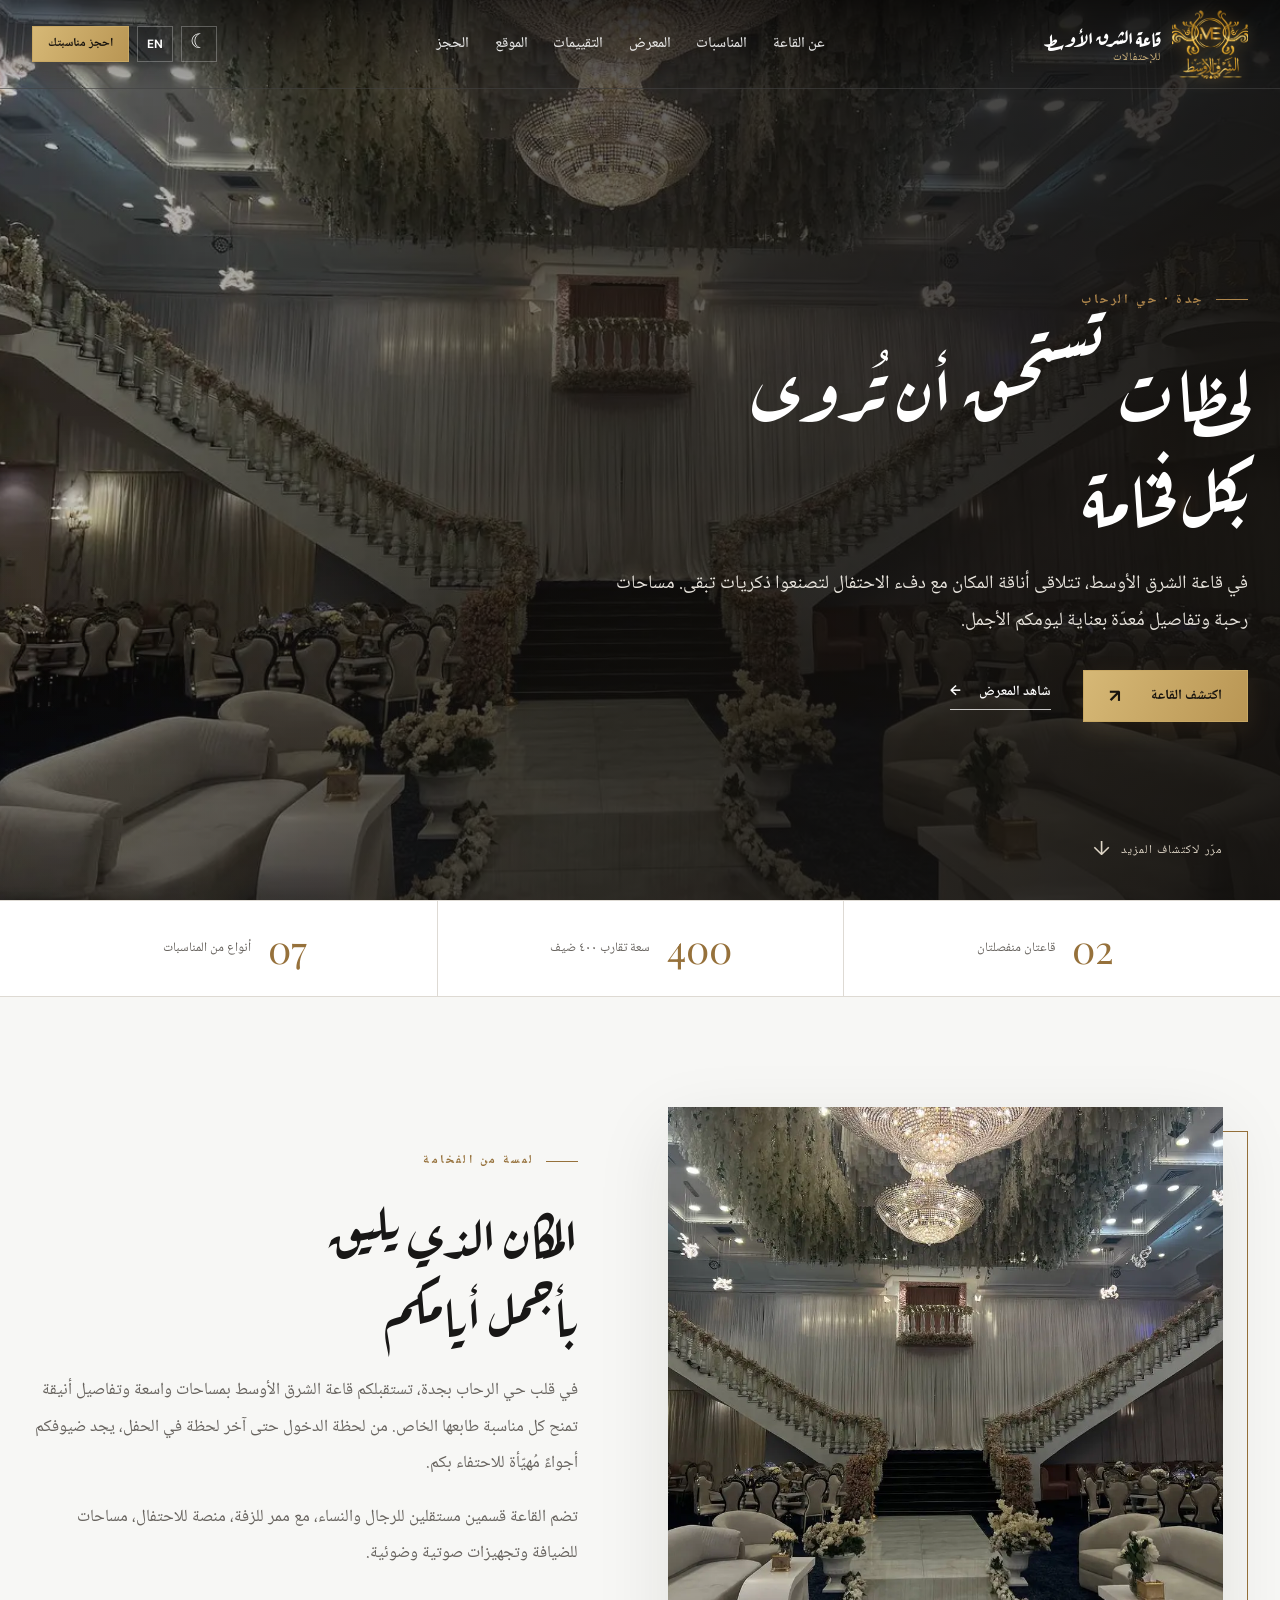
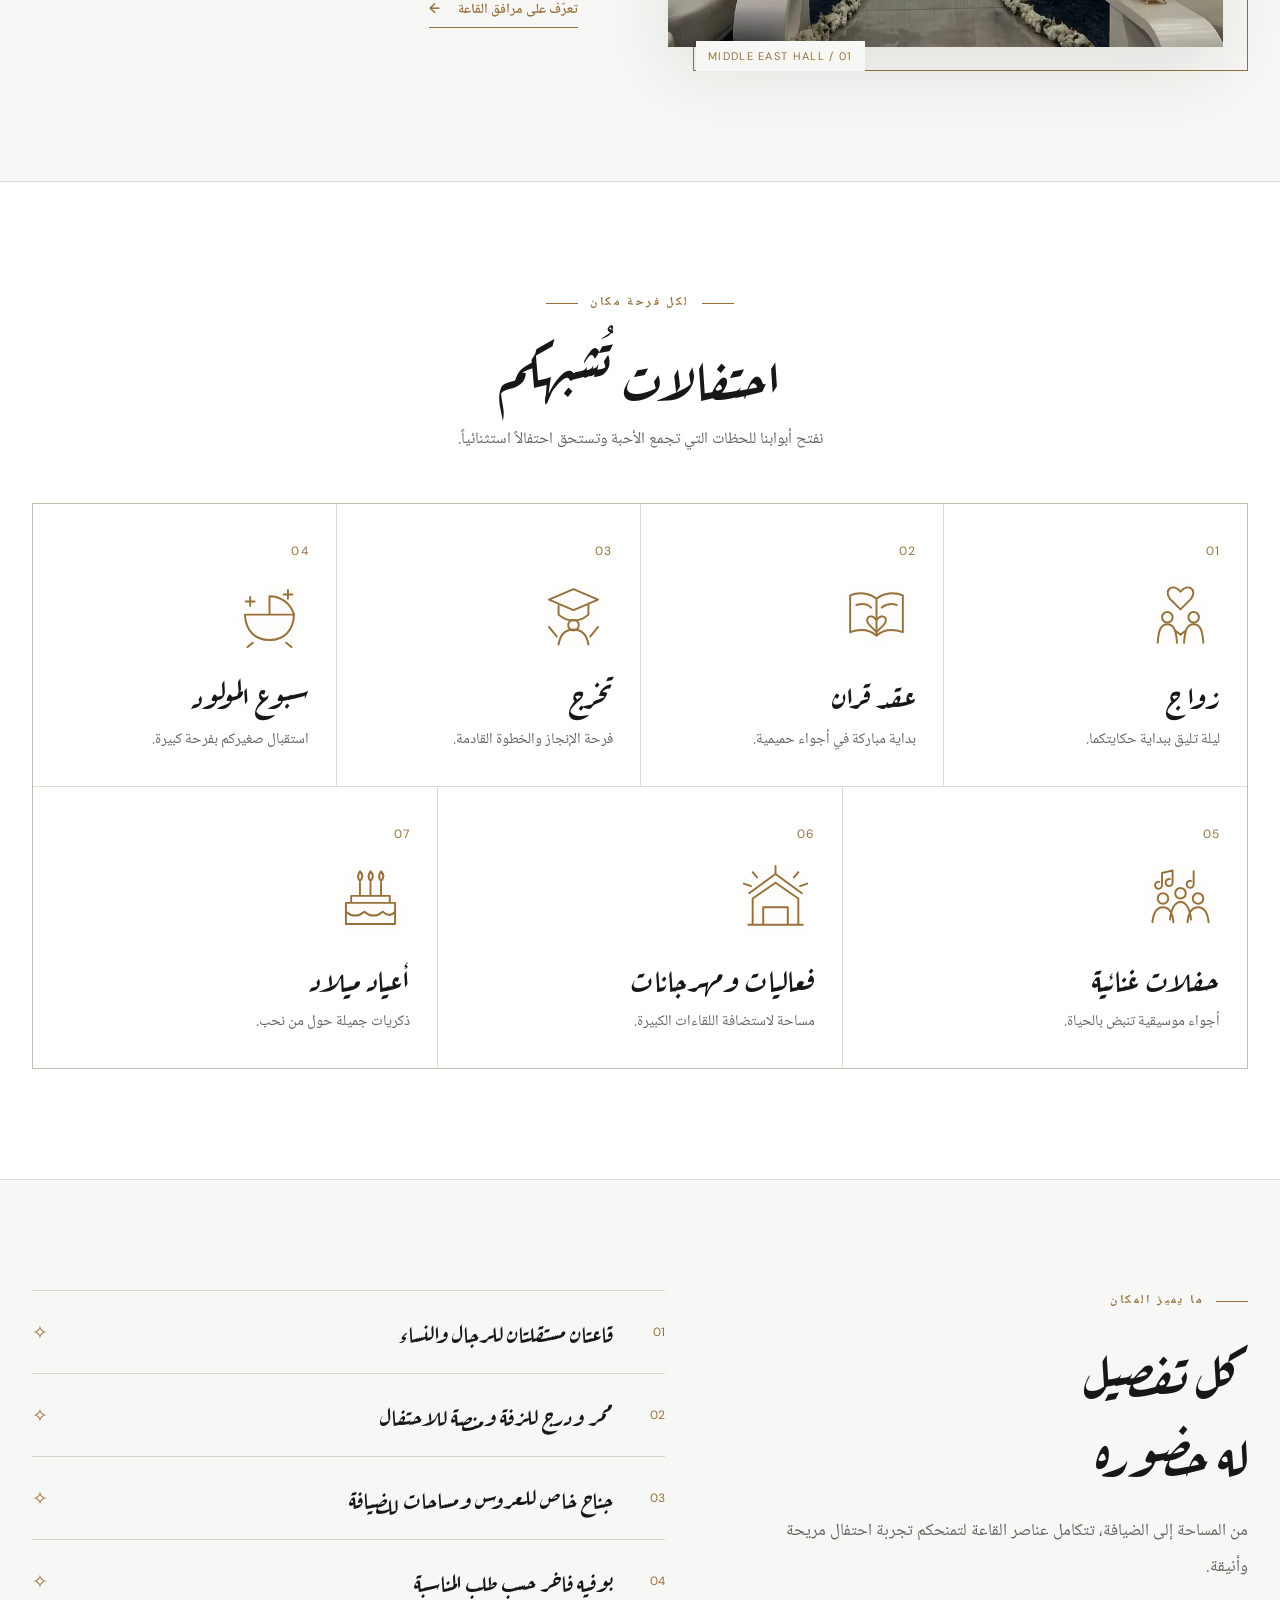
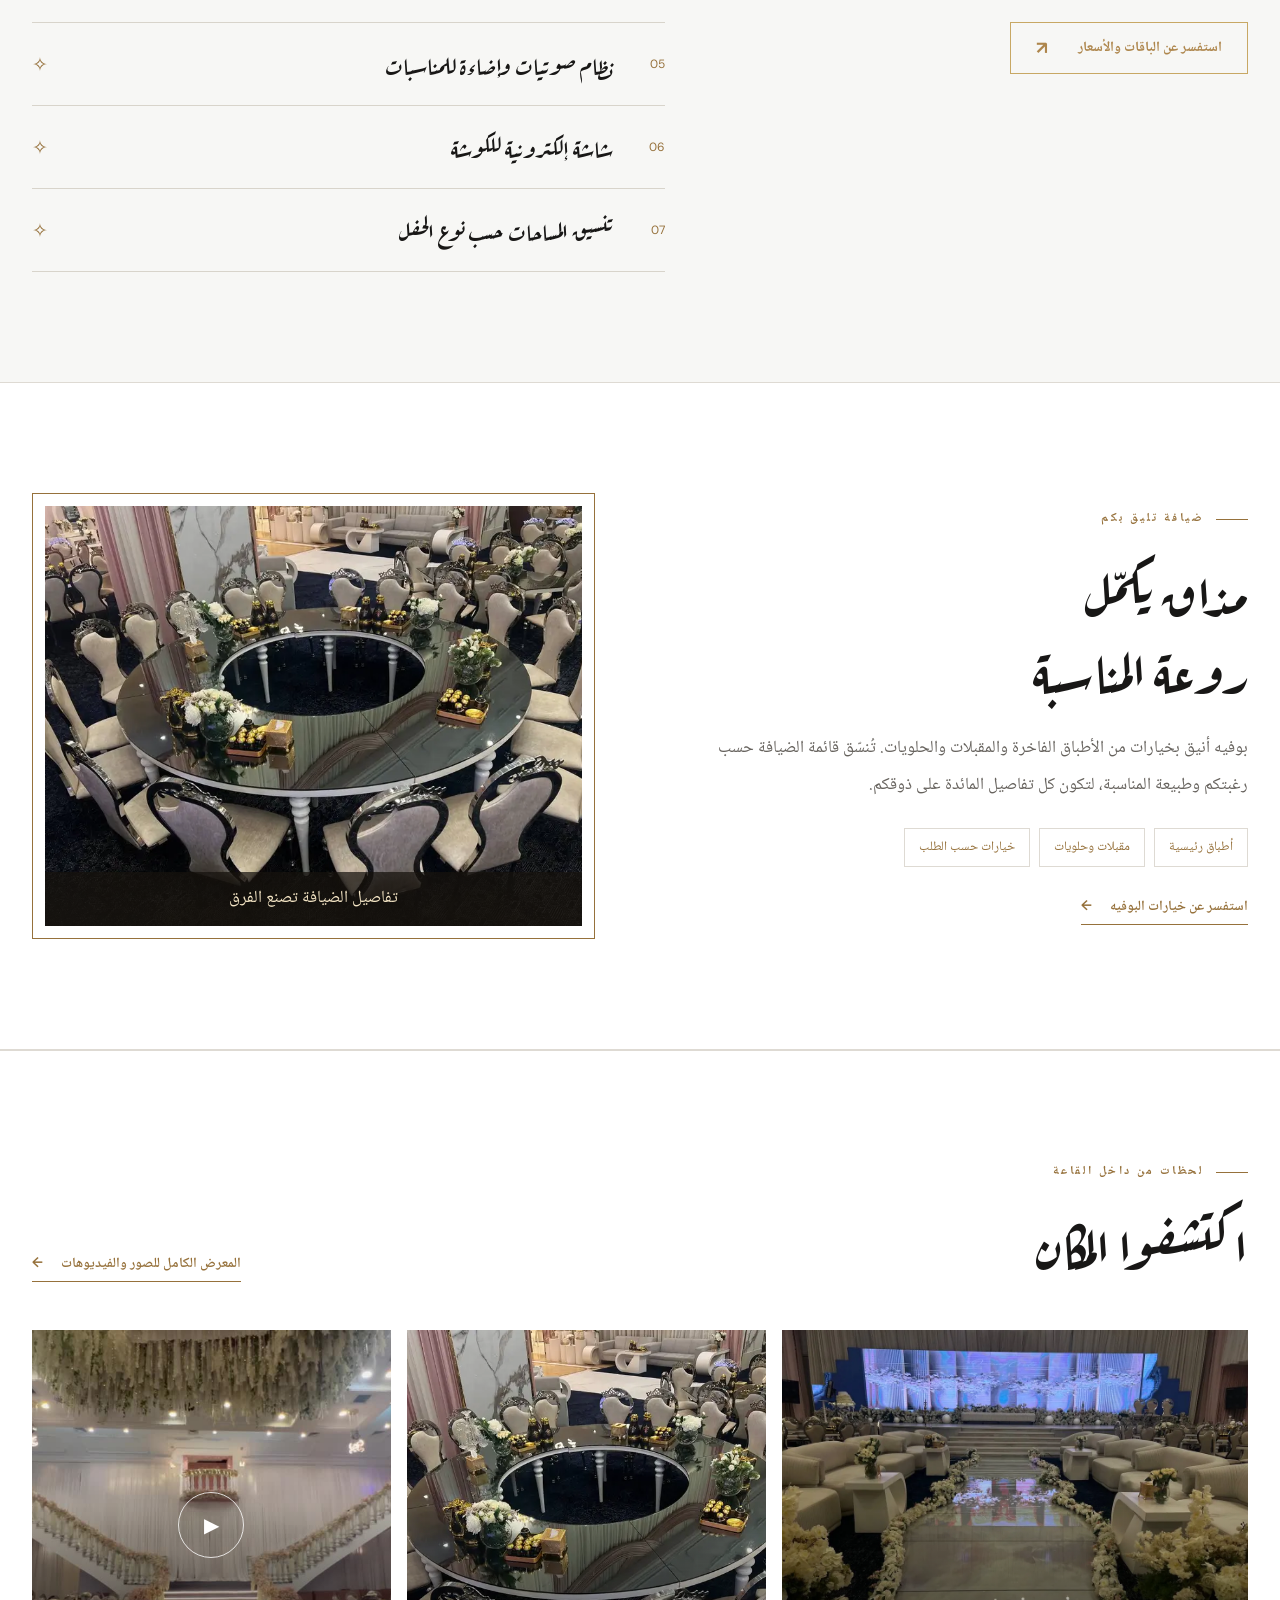
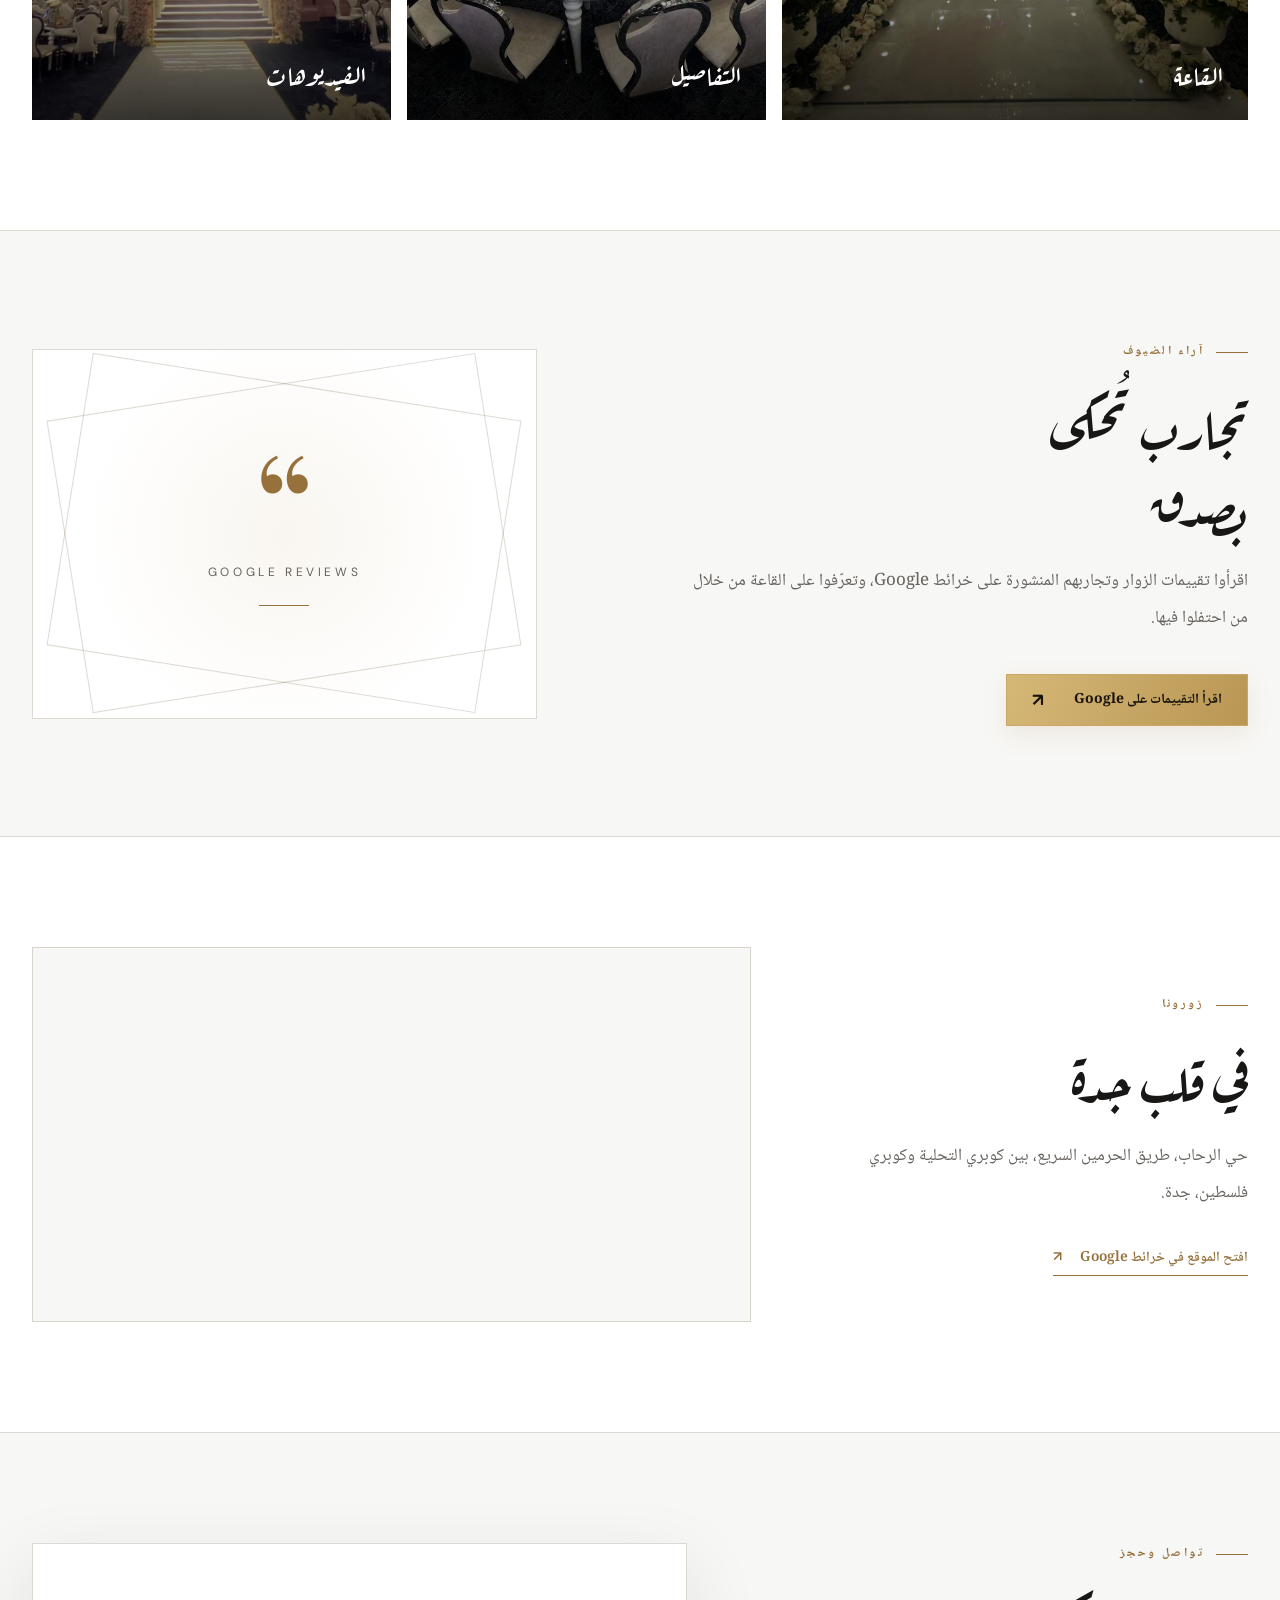
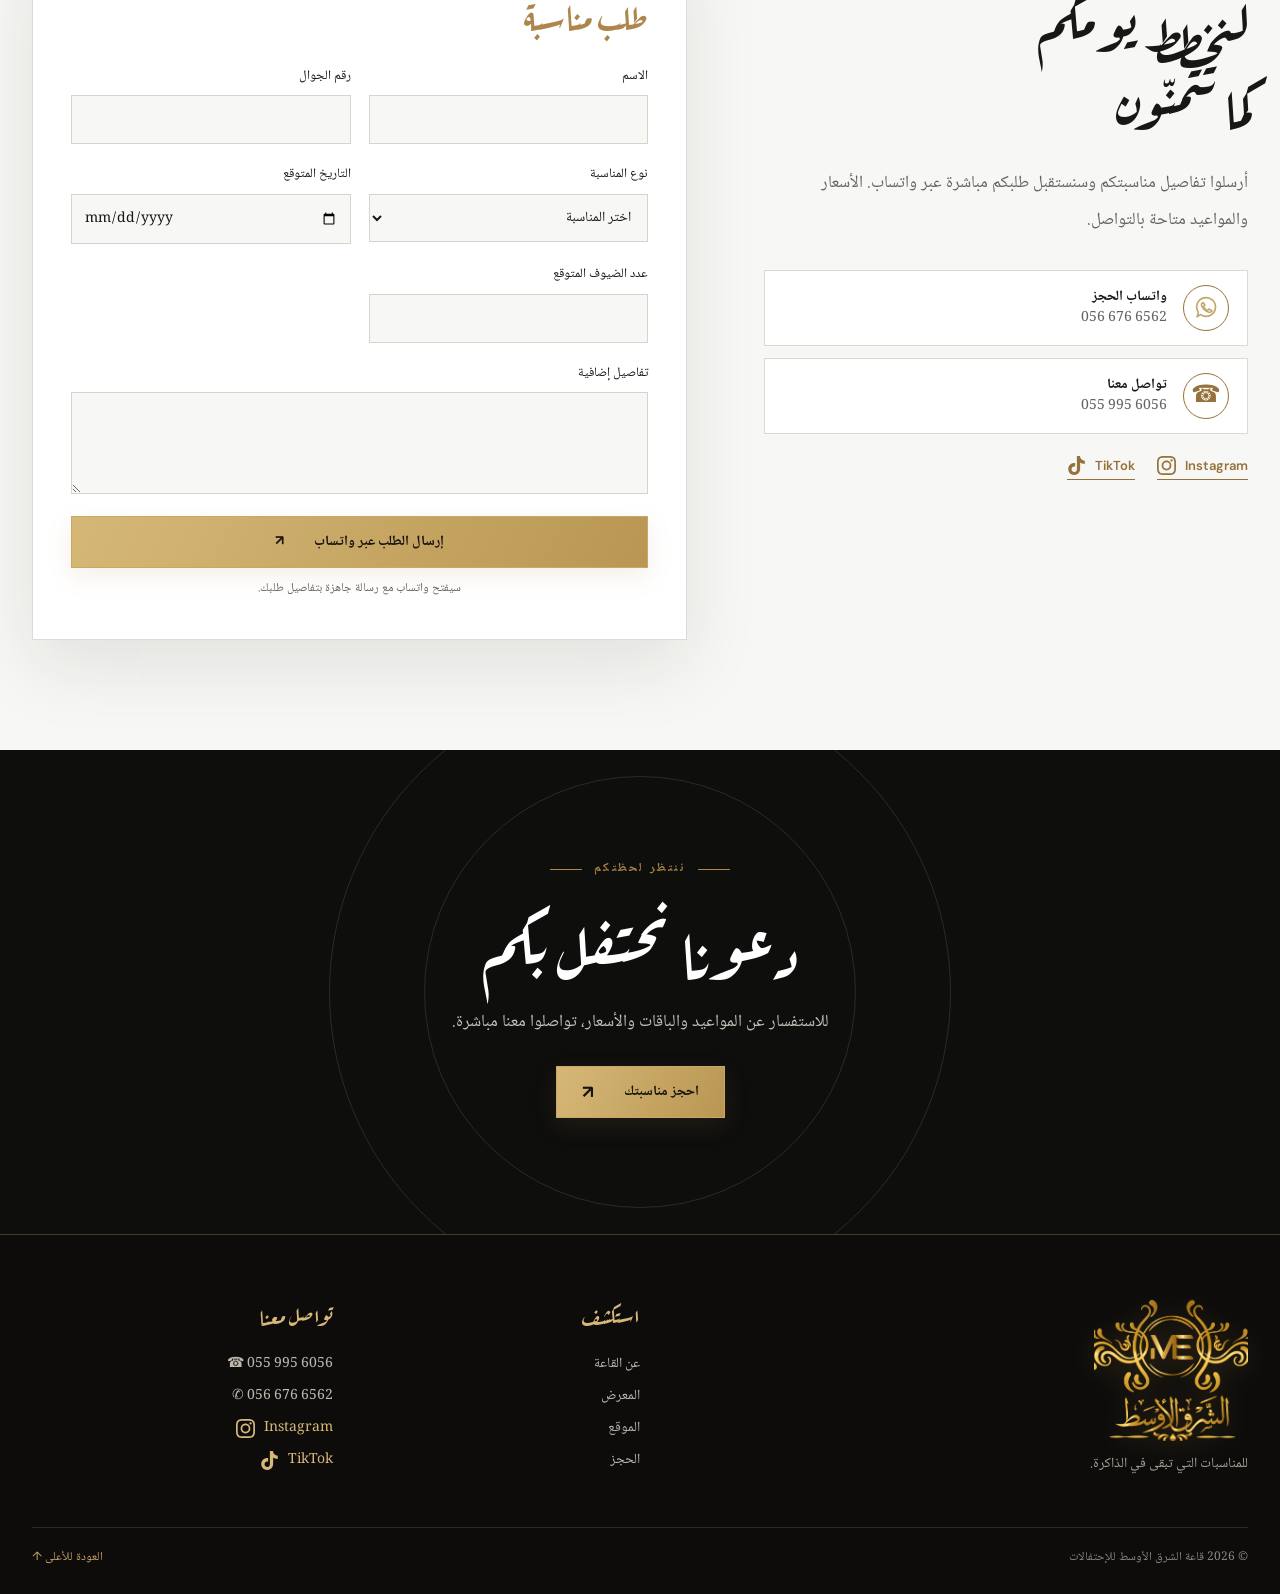
==== commit 59336a31: "Add Instagram and TikTok brand icons" ====
--- a/index.html
+++ b/index.html
@@ -153,11 +153,11 @@
       </div>
     </section>
 
-    <section class="section booking-section" id="booking"><div class="shell booking-grid"><div class="booking-copy"><p class="eyebrow"><span class="eyebrow-line"></span><span data-i18n="bookingEyebrow">تواصل وحجز</span></p><h2 data-i18n="bookingTitle">لنخطط يومكم|كما تتمنّون</h2><p data-i18n="bookingIntro">أرسلوا تفاصيل مناسبتكم وسنستقبل طلبكم مباشرة عبر واتساب. الأسعار والمواعيد متاحة بالتواصل.</p><div class="contact-options"><a class="contact-option" href="https://wa.me/966566766562" target="_blank" rel="noopener"><span class="contact-icon" aria-hidden="true">✆</span><span><strong data-i18n="whatsappLabel">واتساب الحجز</strong><small dir="ltr">056 676 6562</small></span></a><a class="contact-option" href="tel:+966559956056"><span class="contact-icon" aria-hidden="true">☎</span><span><strong data-i18n="callLabel">تواصل معنا</strong><small dir="ltr">055 995 6056</small></span></a></div><div class="social-links"><a href="https://www.instagram.com/meweddings/?hl=ar" target="_blank" rel="noopener" aria-label="Instagram">Instagram ↗</a><a href="https://www.tiktok.com/@meweddinghall" target="_blank" rel="noopener" aria-label="TikTok">TikTok ↗</a></div></div><form class="booking-form" id="booking-form"><h3 data-i18n="formTitle">طلب مناسبة</h3><div class="form-grid"><label><span data-i18n="formName">الاسم</span><input name="name" type="text" autocomplete="name" required></label><label><span data-i18n="formPhone">رقم الجوال</span><input name="phone" type="tel" inputmode="tel" autocomplete="tel" dir="ltr" required></label><label><span data-i18n="formOccasion">نوع المناسبة</span><select name="occasion" required><option value="" data-i18n="formChoose">اختر المناسبة</option><option data-i18n="weddings">زواج</option><option data-i18n="marriageContract">عقد قران</option><option data-i18n="graduations">تخرج</option><option data-i18n="babyWelcome">سبوع المولود</option><option data-i18n="concerts">حفلات غنائية</option><option data-i18n="festivals">فعاليات ومهرجانات</option><option data-i18n="birthdays">أعياد ميلاد</option></select></label><label><span data-i18n="formDate">التاريخ المتوقع</span><input name="date" type="date" required></label><label><span data-i18n="formGuests">عدد الضيوف المتوقع</span><input name="guests" type="number" min="1" max="1000" inputmode="numeric"></label><label class="full-field"><span data-i18n="formNotes">تفاصيل إضافية</span><textarea name="notes" rows="3"></textarea></label></div><button class="button form-submit" type="submit"><span data-i18n="formSubmit">إرسال الطلب عبر واتساب</span><span aria-hidden="true">↗</span></button><p class="form-hint" data-i18n="formHint">سيفتح واتساب مع رسالة جاهزة بتفاصيل طلبك.</p></form></div></section>
+    <section class="section booking-section" id="booking"><div class="shell booking-grid"><div class="booking-copy"><p class="eyebrow"><span class="eyebrow-line"></span><span data-i18n="bookingEyebrow">تواصل وحجز</span></p><h2 data-i18n="bookingTitle">لنخطط يومكم|كما تتمنّون</h2><p data-i18n="bookingIntro">أرسلوا تفاصيل مناسبتكم وسنستقبل طلبكم مباشرة عبر واتساب. الأسعار والمواعيد متاحة بالتواصل.</p><div class="contact-options"><a class="contact-option" href="https://wa.me/966566766562" target="_blank" rel="noopener"><span class="contact-icon" aria-hidden="true">✆</span><span><strong data-i18n="whatsappLabel">واتساب الحجز</strong><small dir="ltr">056 676 6562</small></span></a><a class="contact-option" href="tel:+966559956056"><span class="contact-icon" aria-hidden="true">☎</span><span><strong data-i18n="callLabel">تواصل معنا</strong><small dir="ltr">055 995 6056</small></span></a></div><div class="social-links"><a class="social-link" href="https://www.instagram.com/meweddings/?hl=ar" target="_blank" rel="noopener" aria-label="Instagram"><span class="social-icon social-icon-instagram" aria-hidden="true"></span><span>Instagram</span></a><a class="social-link" href="https://www.tiktok.com/@meweddinghall" target="_blank" rel="noopener" aria-label="TikTok"><span class="social-icon social-icon-tiktok" aria-hidden="true"></span><span>TikTok</span></a></div></div><form class="booking-form" id="booking-form"><h3 data-i18n="formTitle">طلب مناسبة</h3><div class="form-grid"><label><span data-i18n="formName">الاسم</span><input name="name" type="text" autocomplete="name" required></label><label><span data-i18n="formPhone">رقم الجوال</span><input name="phone" type="tel" inputmode="tel" autocomplete="tel" dir="ltr" required></label><label><span data-i18n="formOccasion">نوع المناسبة</span><select name="occasion" required><option value="" data-i18n="formChoose">اختر المناسبة</option><option data-i18n="weddings">زواج</option><option data-i18n="marriageContract">عقد قران</option><option data-i18n="graduations">تخرج</option><option data-i18n="babyWelcome">سبوع المولود</option><option data-i18n="concerts">حفلات غنائية</option><option data-i18n="festivals">فعاليات ومهرجانات</option><option data-i18n="birthdays">أعياد ميلاد</option></select></label><label><span data-i18n="formDate">التاريخ المتوقع</span><input name="date" type="date" required></label><label><span data-i18n="formGuests">عدد الضيوف المتوقع</span><input name="guests" type="number" min="1" max="1000" inputmode="numeric"></label><label class="full-field"><span data-i18n="formNotes">تفاصيل إضافية</span><textarea name="notes" rows="3"></textarea></label></div><button class="button form-submit" type="submit"><span data-i18n="formSubmit">إرسال الطلب عبر واتساب</span><span aria-hidden="true">↗</span></button><p class="form-hint" data-i18n="formHint">سيفتح واتساب مع رسالة جاهزة بتفاصيل طلبك.</p></form></div></section>
     <section class="closing-cta"><div class="shell closing-inner"><p class="eyebrow"><span class="eyebrow-line"></span><span data-i18n="closingEyebrow">ننتظر لحظتكم</span><span class="eyebrow-line"></span></p><h2 data-i18n="closingTitle">دعونا نحتفل بكم</h2><p data-i18n="closingText">للاستفسار عن المواعيد والباقات والأسعار، تواصلوا معنا مباشرة.</p><a class="button" href="#booking"><span data-i18n="bookNow">احجز مناسبتك</span><span class="button-arrow" aria-hidden="true">↗</span></a></div></section>
   </main>
 
-  <footer class="site-footer"><div class="shell footer-grid"><div class="footer-brand"><img src="assets/brand-logo-transparent.png" alt="شعار قاعة الشرق الأوسط" width="142" height="132"><p data-i18n="footerLine">للمناسبات التي تبقى في الذاكرة.</p></div><div><h3 data-i18n="footerExplore">استكشف</h3><a href="#about" data-i18n="navAbout">عن القاعة</a><a href="gallery.html" data-i18n="navGallery">المعرض</a><a href="#location" data-i18n="navLocation">الموقع</a><a href="#booking" data-i18n="navBooking">الحجز</a></div><div><h3 data-i18n="footerContact">تواصل معنا</h3><a href="tel:+966559956056" dir="ltr">☎ 055 995 6056</a><a href="https://wa.me/966566766562" target="_blank" rel="noopener" dir="ltr">✆ 056 676 6562</a><a href="https://www.instagram.com/meweddings/?hl=ar" target="_blank" rel="noopener">Instagram ↗</a><a href="https://www.tiktok.com/@meweddinghall" target="_blank" rel="noopener">TikTok ↗</a></div></div><div class="shell footer-bottom"><span>© <span id="year"></span> <span data-i18n="copyright">قاعة الشرق الأوسط للإحتفالات</span></span><a href="#top" data-i18n="backTop">العودة للأعلى ↑</a></div></footer>
+  <footer class="site-footer"><div class="shell footer-grid"><div class="footer-brand"><img src="assets/brand-logo-transparent.png" alt="شعار قاعة الشرق الأوسط" width="142" height="132"><p data-i18n="footerLine">للمناسبات التي تبقى في الذاكرة.</p></div><div><h3 data-i18n="footerExplore">استكشف</h3><a href="#about" data-i18n="navAbout">عن القاعة</a><a href="gallery.html" data-i18n="navGallery">المعرض</a><a href="#location" data-i18n="navLocation">الموقع</a><a href="#booking" data-i18n="navBooking">الحجز</a></div><div><h3 data-i18n="footerContact">تواصل معنا</h3><a href="tel:+966559956056" dir="ltr">☎ 055 995 6056</a><a href="https://wa.me/966566766562" target="_blank" rel="noopener" dir="ltr">✆ 056 676 6562</a><a class="social-link" href="https://www.instagram.com/meweddings/?hl=ar" target="_blank" rel="noopener"><span class="social-icon social-icon-instagram" aria-hidden="true"></span><span>Instagram</span></a><a class="social-link" href="https://www.tiktok.com/@meweddinghall" target="_blank" rel="noopener"><span class="social-icon social-icon-tiktok" aria-hidden="true"></span><span>TikTok</span></a></div></div><div class="shell footer-bottom"><span>© <span id="year"></span> <span data-i18n="copyright">قاعة الشرق الأوسط للإحتفالات</span></span><a href="#top" data-i18n="backTop">العودة للأعلى ↑</a></div></footer>
   <div class="mobile-contact-bar"><a href="https://wa.me/966566766562" target="_blank" rel="noopener"><span aria-hidden="true">✆</span><span data-i18n="whatsappLabel">واتساب الحجز</span></a><a href="tel:+966559956056"><span aria-hidden="true">☎</span><span data-i18n="callLabel">تواصل معنا</span></a></div>
 </body>
 </html>
--- a/styles.css
+++ b/styles.css
@@ -134,6 +134,8 @@
 .footer-grid>div:not(:first-child){display:flex;flex-direction:column;align-items:flex-start}
 .footer-grid a{color:#bfb8ae;font-size:14px;line-height:2.3;transition:color .2s}
 .footer-grid a:hover{color:#e3c68c}
+.footer-grid a.social-link{color:#d8b879}
+.footer-grid a.social-link:hover{color:#f1d7a4}
 .footer-bottom{border-top:1px solid rgba(197,165,107,.18);padding-top:19px;display:flex;justify-content:space-between;gap:20px;color:#8e877e;font-size:12px}
 .footer-bottom a{color:#c5a56b}
 /* Gallery page */
@@ -223,6 +225,10 @@
 .contact-icon{width:46px;height:46px;display:grid;place-items:center;border:1px solid var(--gold);border-radius:50%;color:var(--gold);font-size:24px;flex:none}
 .contact-option[href^="https://wa.me"] .contact-icon,.mobile-contact-bar a[href^="https://wa.me"] span:first-child{font-size:0;background-image:url("data:image/svg+xml,%3Csvg xmlns='http://www.w3.org/2000/svg' viewBox='0 0 32 32' fill='none' stroke='%23c5a56b' stroke-width='2.1' stroke-linecap='round' stroke-linejoin='round'%3E%3Cpath d='M8 25 4 28l1.5-6A12 12 0 1 1 10 26Z'/%3E%3Cpath d='M11 10c-1 0-2 2-1 4 2 4 5 7 9 8 2 .5 4-1 4-2l-4-2-2 2c-2-1-4-3-5-5l2-2-2-3Z'/%3E%3C/svg%3E");background-position:center;background-repeat:no-repeat;background-size:25px 25px}
 .social-links{display:flex;gap:22px;flex-wrap:wrap}.social-links a{color:var(--gold);border-bottom:1px solid var(--gold);font:600 13px "DM Sans",sans-serif;padding-bottom:4px}
+.social-link{display:inline-flex;align-items:center;gap:9px;direction:ltr}
+.social-icon{display:inline-block;width:19px;height:19px;flex:none;background:currentColor;mask-position:center;mask-repeat:no-repeat;mask-size:contain;-webkit-mask-position:center;-webkit-mask-repeat:no-repeat;-webkit-mask-size:contain}
+.social-icon-instagram{mask-image:url("assets/icons/instagram.svg");-webkit-mask-image:url("assets/icons/instagram.svg")}
+.social-icon-tiktok{mask-image:url("assets/icons/tiktok.svg");-webkit-mask-image:url("assets/icons/tiktok.svg")}
 .booking-form{background:var(--surface);border:1px solid var(--line);padding:clamp(24px,3vw,42px);box-shadow:var(--shadow)}
 .booking-form h3{font:400 34px var(--font-display);margin:0 0 22px;color:var(--gold-bright)}
 .form-grid{display:grid;grid-template-columns:repeat(2,minmax(0,1fr));gap:18px}
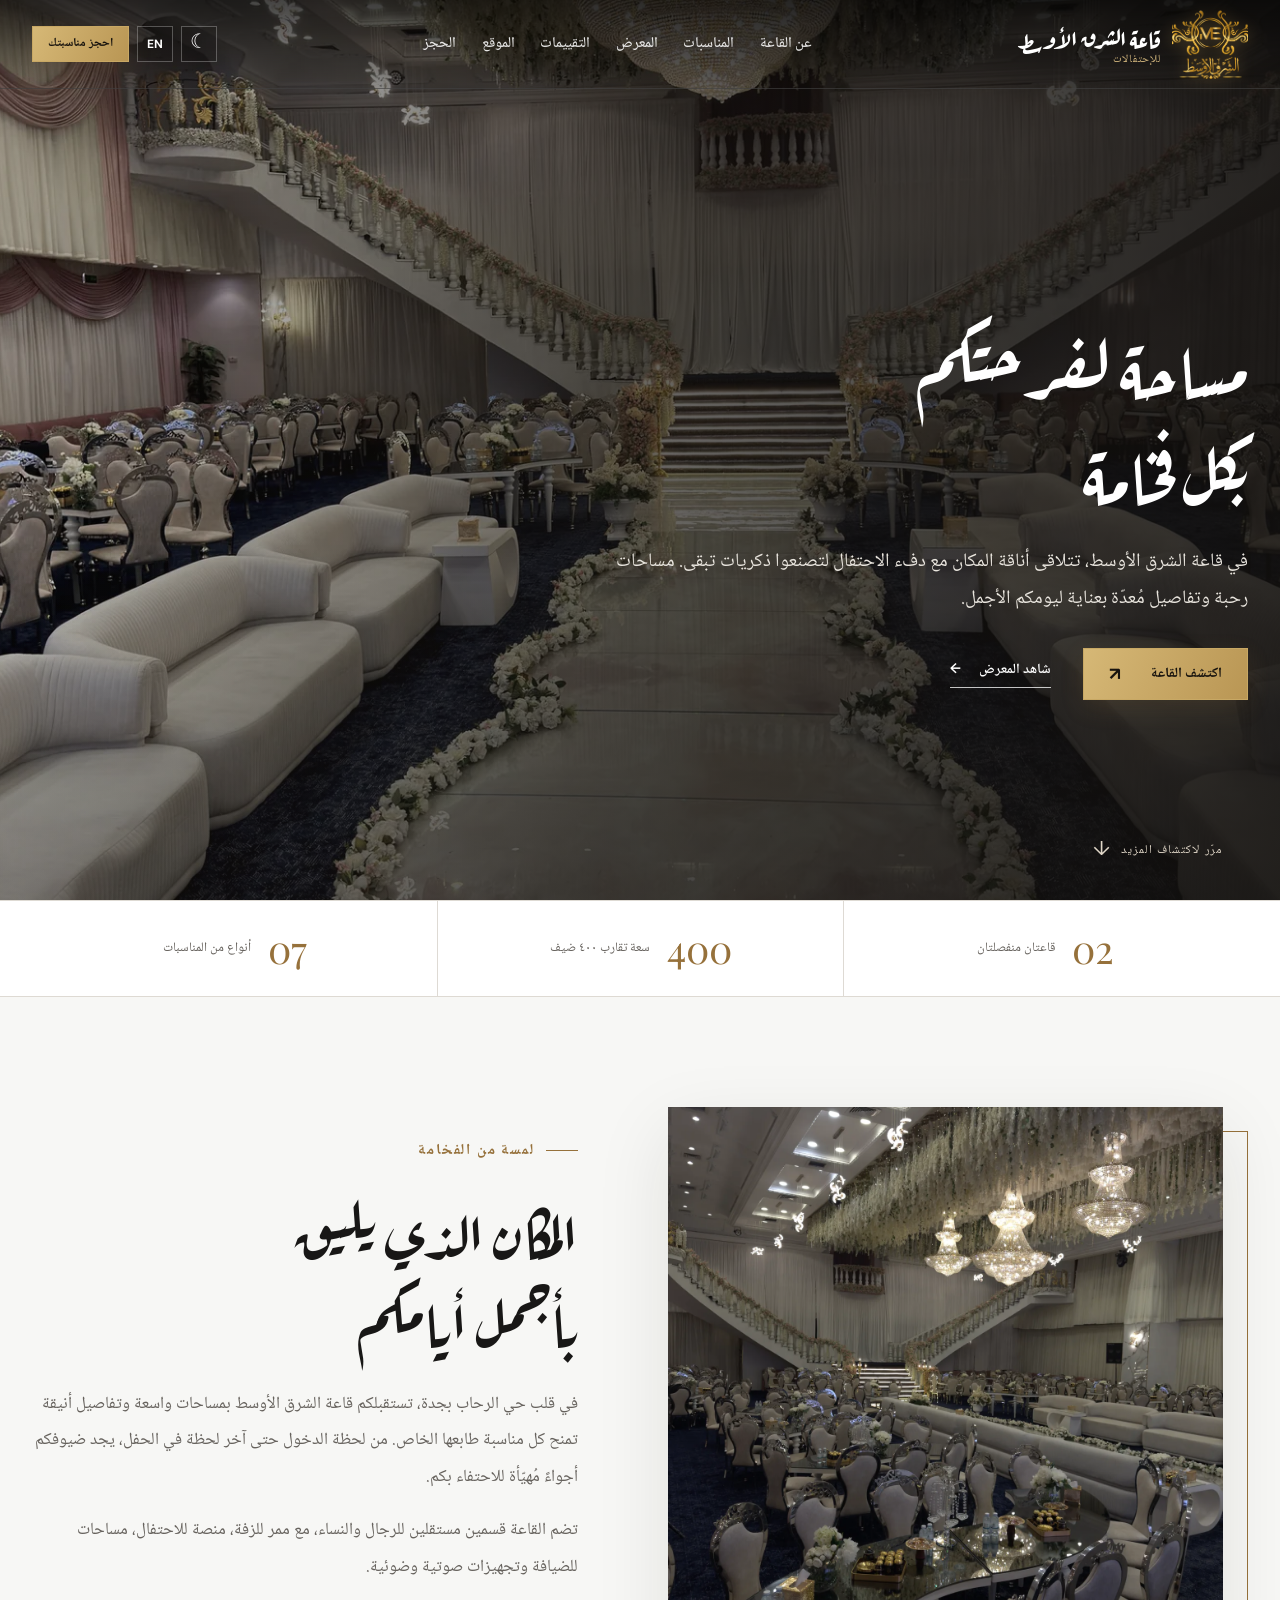
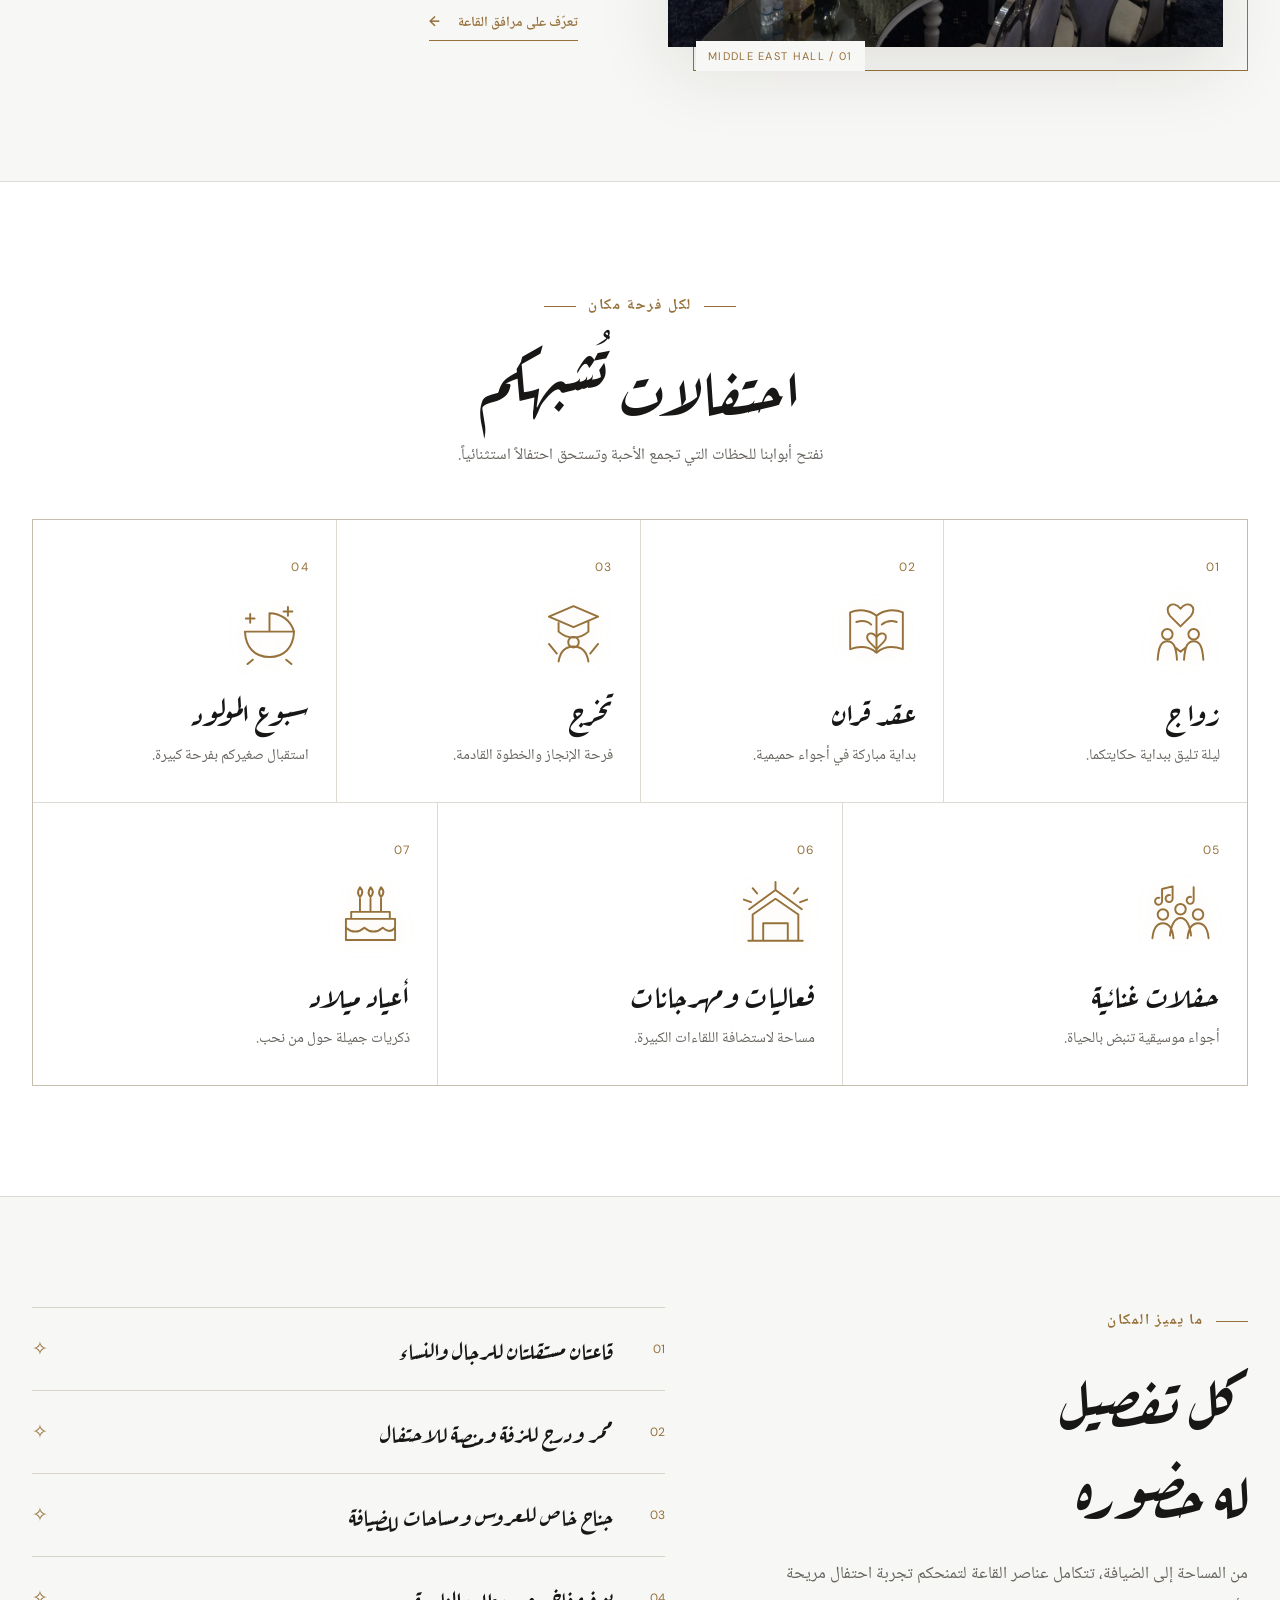
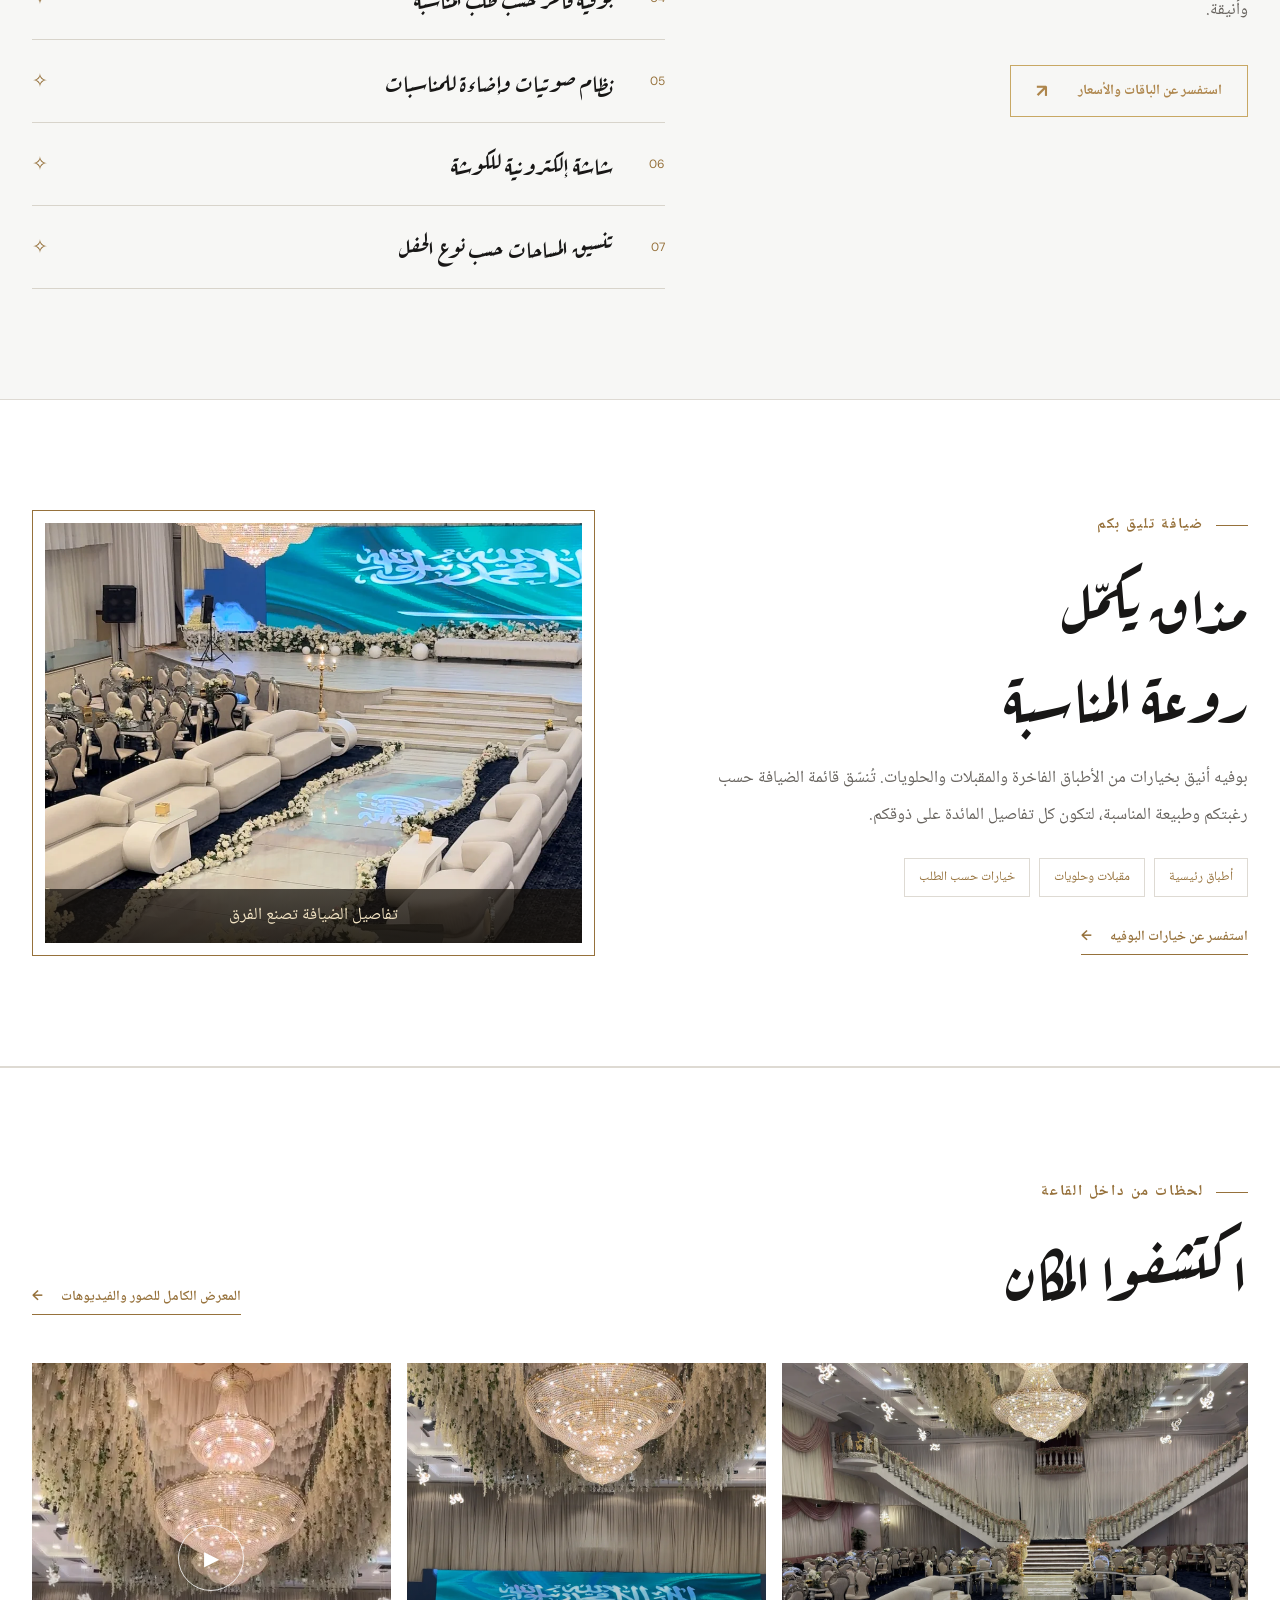
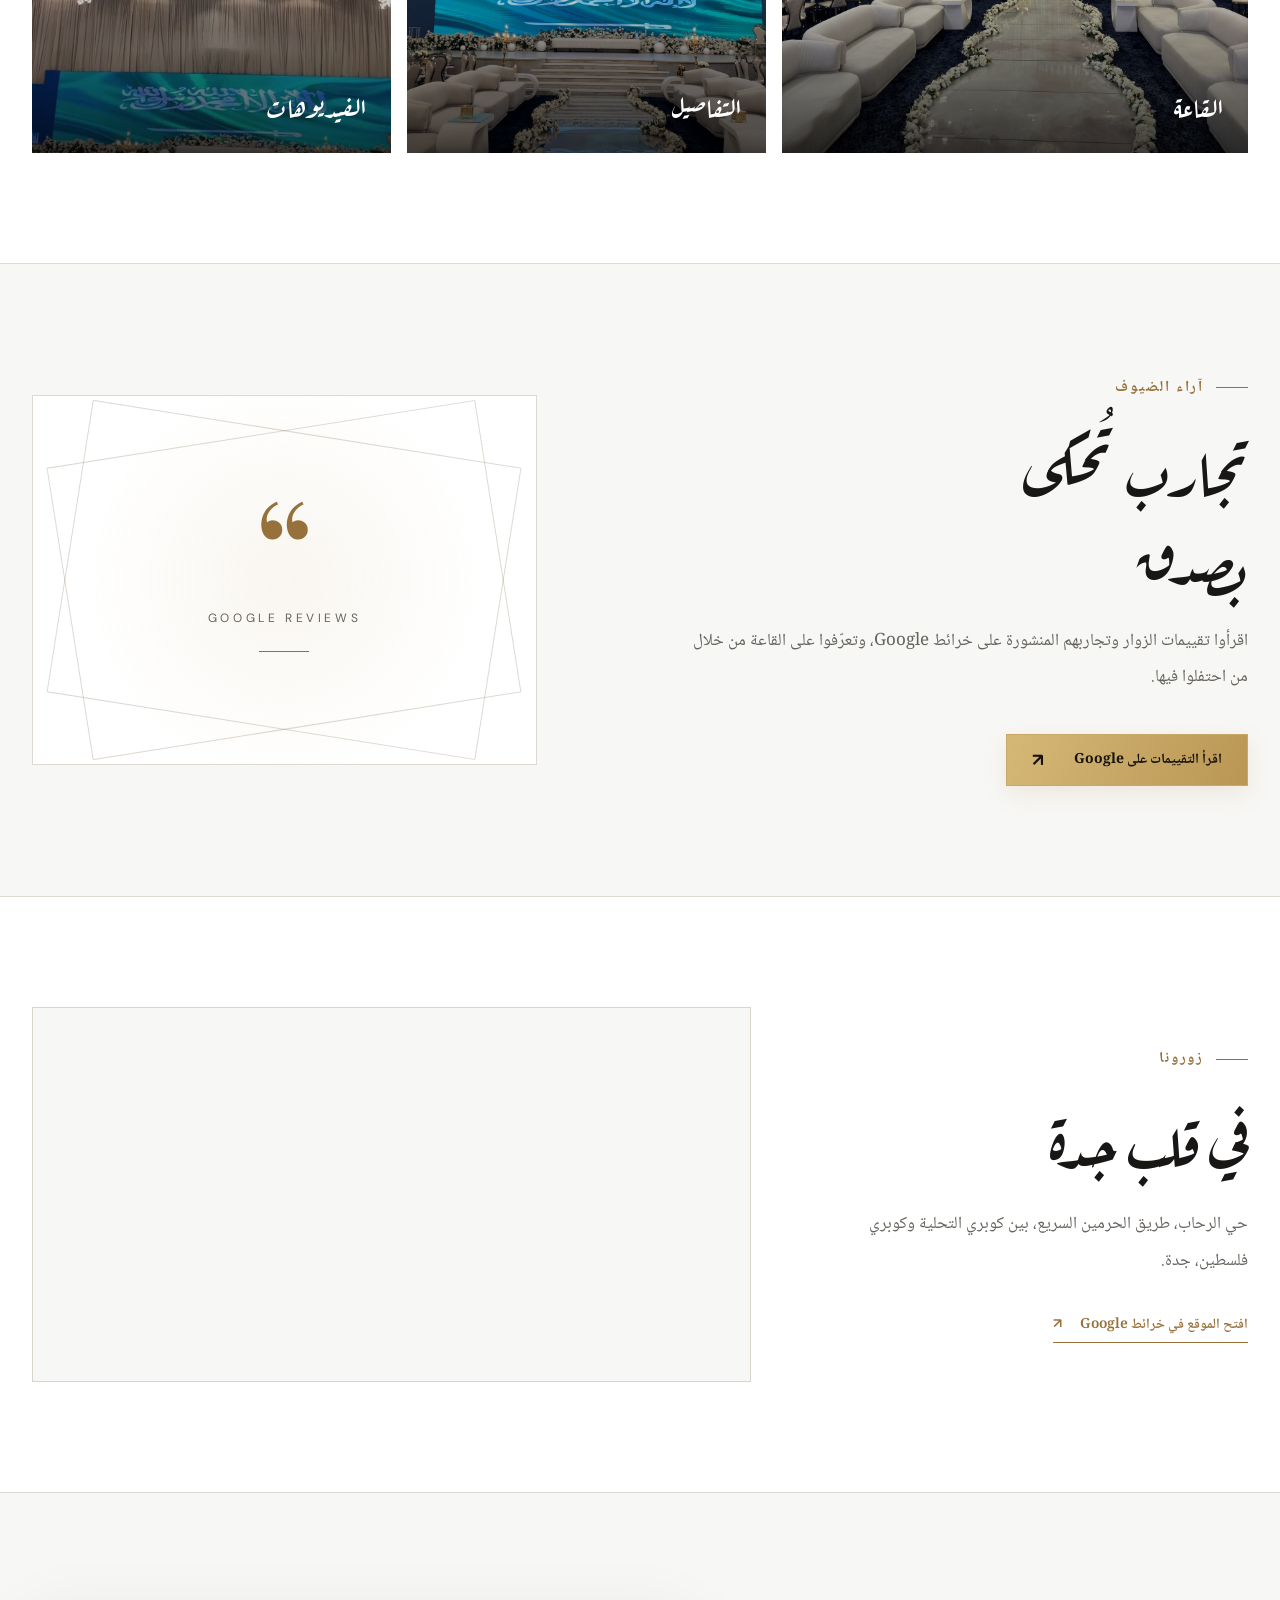
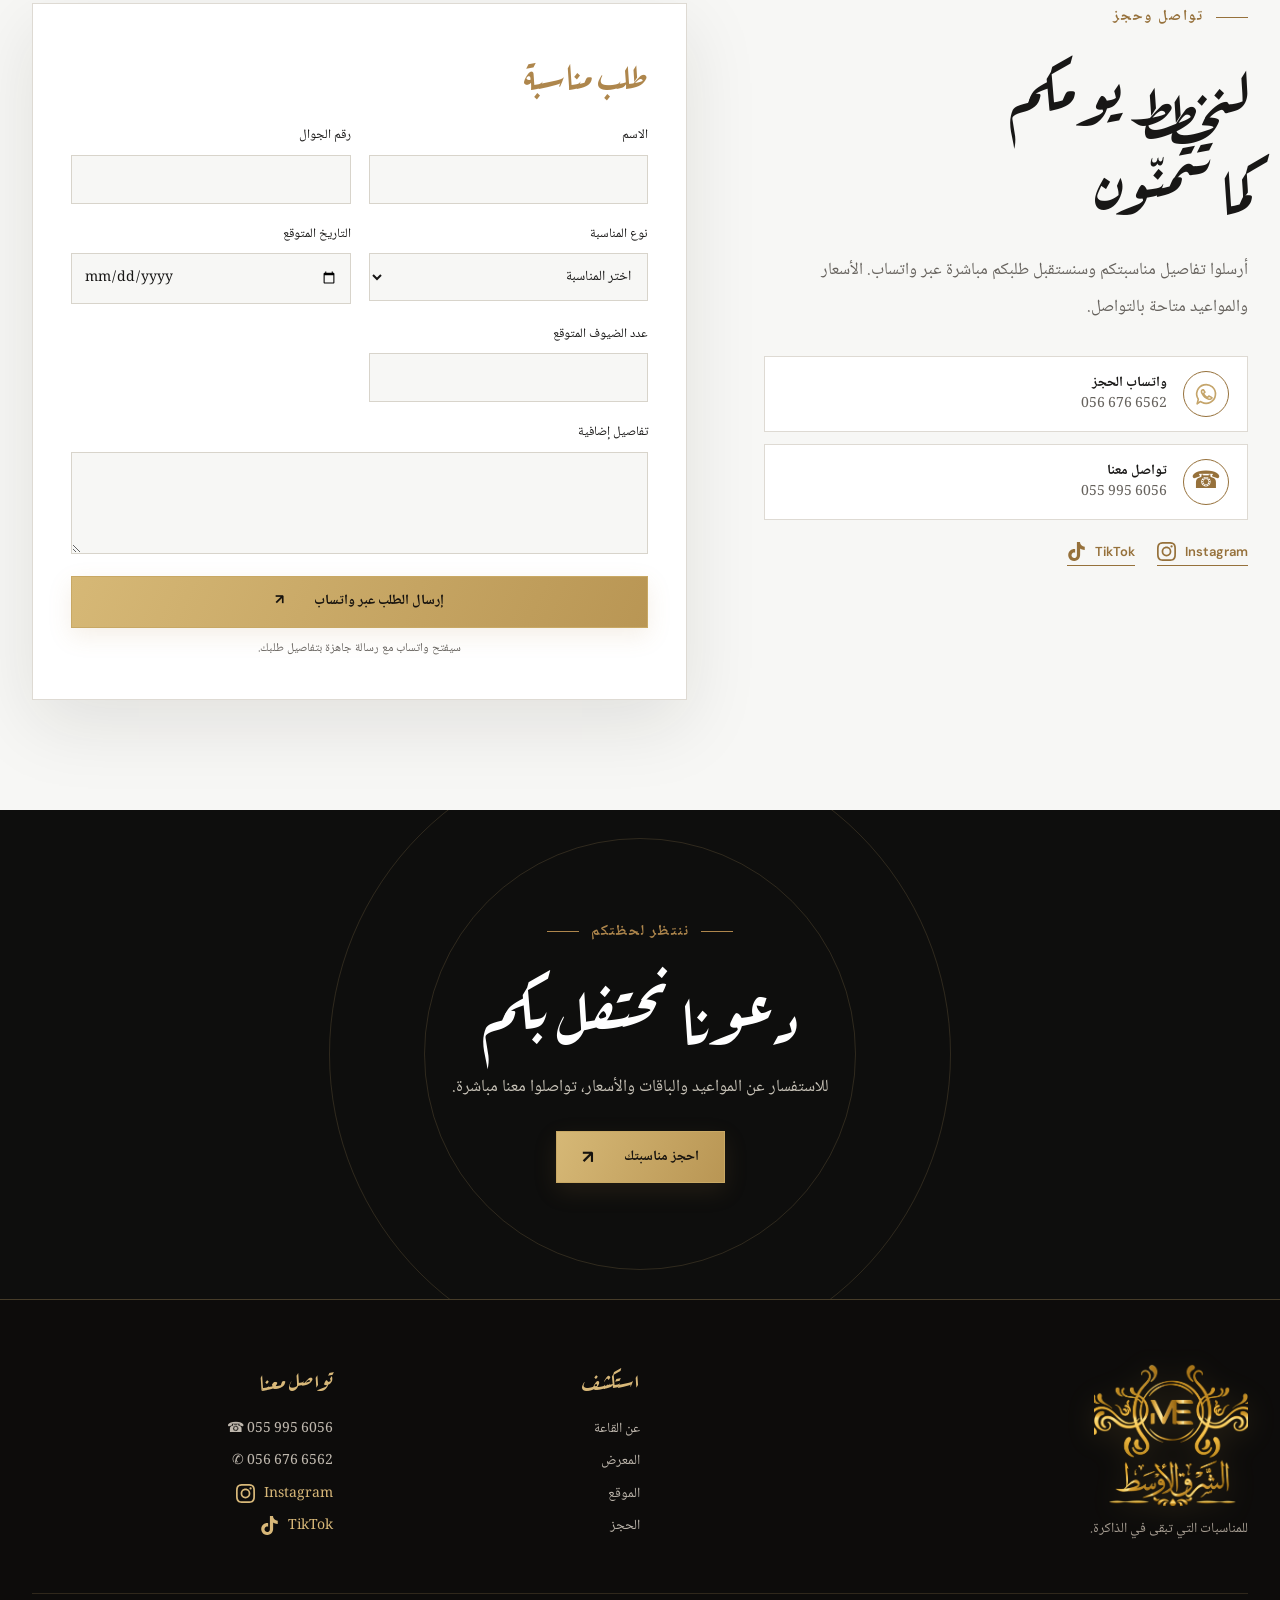
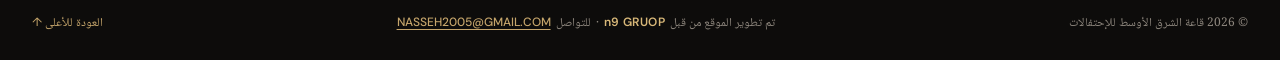
==== commit b9e0660c: "Replace venue media with owner photos and videos" ====
--- a/index.html
+++ b/index.html
@@ -44,8 +44,7 @@
       <div class="hero-photo" role="img" aria-label="قاعة الشرق الأوسط مجهزة للاحتفال"></div>
       <div class="hero-wash"></div>
       <div class="shell hero-content">
-        <p class="eyebrow hero-eyebrow"><span class="eyebrow-line"></span><span data-i18n="heroEyebrow">جدة · حي الرحاب</span></p>
-        <h1 id="hero-title" data-i18n="heroTitle">لحظات تستحق أن تُروى<br>بكل فخامة</h1>
+        <h1 id="hero-title" data-i18n="heroTitle">مساحة لفرحتكم<br>بكل فخامة</h1>
         <p class="hero-description" data-i18n="heroDescription">في قاعة الشرق الأوسط، تتلاقى أناقة المكان مع دفء الاحتفال لتصنعوا ذكريات تبقى. مساحات رحبة وتفاصيل مُعدّة بعناية ليومكم الأجمل.</p>
         <div class="hero-actions">
           <a class="button" href="#about"><span data-i18n="exploreHall">اكتشف القاعة</span><span class="button-arrow" aria-hidden="true">↗</span></a>
@@ -66,7 +65,7 @@
     <section class="section about-section" id="about">
       <div class="shell about-grid">
         <div class="about-visual">
-          <div class="image-frame"><img src="assets/photos/p02-large.webp" alt="المدخل والدرج الرئيسي في قاعة الشرق الأوسط" loading="lazy"></div>
+          <div class="image-frame"><img src="assets/venue/photos/hall-side.webp" alt="جلسات الضيوف والثريات داخل قاعة الشرق الأوسط" loading="lazy"></div>
           <span class="image-index">01 / MIDDLE EAST HALL</span>
         </div>
         <div class="about-copy">
@@ -121,7 +120,7 @@
     <section class="section buffet-section" id="buffet">
       <div class="shell buffet-grid">
         <div class="buffet-copy"><p class="eyebrow"><span class="eyebrow-line"></span><span data-i18n="buffetEyebrow">ضيافة تليق بكم</span></p><h2 data-i18n="buffetTitle">مذاق يكمّل|روعة المناسبة</h2><p data-i18n="buffetText">بوفيه أنيق بخيارات من الأطباق الفاخرة والمقبلات والحلويات. تُنسّق قائمة الضيافة حسب رغبتكم وطبيعة المناسبة، لتكون كل تفاصيل المائدة على ذوقكم.</p><div class="buffet-points"><span data-i18n="buffetPoint1">أطباق رئيسية</span><span data-i18n="buffetPoint2">مقبلات وحلويات</span><span data-i18n="buffetPoint3">خيارات حسب الطلب</span></div><a class="text-link" href="#booking"><span data-i18n="planBuffet">استفسر عن خيارات البوفيه</span><span aria-hidden="true">←</span></a></div>
-        <div class="buffet-visual"><img src="assets/photos/p09.webp" alt="تجهيز طاولات الضيافة في القاعة" loading="lazy"><span data-i18n="buffetCaption">تفاصيل الضيافة تصنع الفرق</span></div>
+        <div class="buffet-visual"><img src="assets/venue/photos/stage-side.webp" alt="جلسات الضيوف وتجهيزات القاعة" loading="lazy"><span data-i18n="buffetCaption">تفاصيل الضيافة تصنع الفرق</span></div>
       </div>
     </section>
 
@@ -132,9 +131,9 @@
           <a class="text-link" href="gallery.html"><span data-i18n="allGallery">المعرض الكامل للصور والفيديوهات</span><span aria-hidden="true">←</span></a>
         </div>
         <div class="preview-grid">
-          <a class="preview-tile preview-large" href="gallery.html"><img src="assets/photos/p21-large.webp" data-fallback="assets/photos/p21.webp" alt="الممر الرئيسي ومنصة الحفل" loading="eager"><span data-i18n="previewHall">القاعة</span></a>
-          <a class="preview-tile" href="gallery.html"><img src="assets/photos/p09.webp" data-fallback="assets/photos/p10.webp" alt="تفاصيل تجهيز طاولات الضيوف" loading="eager"><span data-i18n="previewDetails">التفاصيل</span></a>
-          <a class="preview-tile" href="gallery.html#videos"><img src="assets/video-posters/v05.webp" alt="مشهد من فيديو القاعة" loading="lazy"><span class="play-mark" aria-hidden="true">▶</span><span data-i18n="previewVideos">الفيديوهات</span></a>
+          <a class="preview-tile preview-large" href="gallery.html"><img src="assets/venue/photos/aisle.webp" alt="ممر الاحتفال ومنصة الحفل" loading="eager"><span data-i18n="previewHall">القاعة</span></a>
+          <a class="preview-tile" href="gallery.html"><img src="assets/venue/photos/stage-front.webp" alt="الثريات ومنصة الحفل" loading="eager"><span data-i18n="previewDetails">التفاصيل</span></a>
+          <a class="preview-tile" href="gallery.html#videos"><img src="assets/venue/posters/chandeliers.webp" alt="مشهد من فيديو القاعة" loading="lazy"><span class="play-mark" aria-hidden="true">▶</span><span data-i18n="previewVideos">الفيديوهات</span></a>
         </div>
       </div>
     </section>
@@ -157,7 +156,7 @@
     <section class="closing-cta"><div class="shell closing-inner"><p class="eyebrow"><span class="eyebrow-line"></span><span data-i18n="closingEyebrow">ننتظر لحظتكم</span><span class="eyebrow-line"></span></p><h2 data-i18n="closingTitle">دعونا نحتفل بكم</h2><p data-i18n="closingText">للاستفسار عن المواعيد والباقات والأسعار، تواصلوا معنا مباشرة.</p><a class="button" href="#booking"><span data-i18n="bookNow">احجز مناسبتك</span><span class="button-arrow" aria-hidden="true">↗</span></a></div></section>
   </main>
 
-  <footer class="site-footer"><div class="shell footer-grid"><div class="footer-brand"><img src="assets/brand-logo-transparent.png" alt="شعار قاعة الشرق الأوسط" width="142" height="132"><p data-i18n="footerLine">للمناسبات التي تبقى في الذاكرة.</p></div><div><h3 data-i18n="footerExplore">استكشف</h3><a href="#about" data-i18n="navAbout">عن القاعة</a><a href="gallery.html" data-i18n="navGallery">المعرض</a><a href="#location" data-i18n="navLocation">الموقع</a><a href="#booking" data-i18n="navBooking">الحجز</a></div><div><h3 data-i18n="footerContact">تواصل معنا</h3><a href="tel:+966559956056" dir="ltr">☎ 055 995 6056</a><a href="https://wa.me/966566766562" target="_blank" rel="noopener" dir="ltr">✆ 056 676 6562</a><a class="social-link" href="https://www.instagram.com/meweddings/?hl=ar" target="_blank" rel="noopener"><span class="social-icon social-icon-instagram" aria-hidden="true"></span><span>Instagram</span></a><a class="social-link" href="https://www.tiktok.com/@meweddinghall" target="_blank" rel="noopener"><span class="social-icon social-icon-tiktok" aria-hidden="true"></span><span>TikTok</span></a></div></div><div class="shell footer-bottom"><span>© <span id="year"></span> <span data-i18n="copyright">قاعة الشرق الأوسط للإحتفالات</span></span><a href="#top" data-i18n="backTop">العودة للأعلى ↑</a></div></footer>
+  <footer class="site-footer"><div class="shell footer-grid"><div class="footer-brand"><img src="assets/brand-logo-transparent.png" alt="شعار قاعة الشرق الأوسط" width="142" height="132"><p data-i18n="footerLine">للمناسبات التي تبقى في الذاكرة.</p></div><div><h3 data-i18n="footerExplore">استكشف</h3><a href="#about" data-i18n="navAbout">عن القاعة</a><a href="gallery.html" data-i18n="navGallery">المعرض</a><a href="#location" data-i18n="navLocation">الموقع</a><a href="#booking" data-i18n="navBooking">الحجز</a></div><div><h3 data-i18n="footerContact">تواصل معنا</h3><a href="tel:+966559956056" dir="ltr">☎ 055 995 6056</a><a href="https://wa.me/966566766562" target="_blank" rel="noopener" dir="ltr">✆ 056 676 6562</a><a class="social-link" href="https://www.instagram.com/meweddings/?hl=ar" target="_blank" rel="noopener"><span class="social-icon social-icon-instagram" aria-hidden="true"></span><span>Instagram</span></a><a class="social-link" href="https://www.tiktok.com/@meweddinghall" target="_blank" rel="noopener"><span class="social-icon social-icon-tiktok" aria-hidden="true"></span><span>TikTok</span></a></div></div><div class="shell footer-bottom"><span>© <span id="year"></span> <span data-i18n="copyright">قاعة الشرق الأوسط للإحتفالات</span></span><span class="developer-credit"><span data-i18n="devCredit">تم تطوير الموقع من قبل</span> <strong dir="ltr">n9 GRUOP</strong> · <span data-i18n="devContact">للتواصل</span> <a href="mailto:nasseh2005@gmail.com" dir="ltr">NASSEH2005@GMAIL.COM</a></span><a href="#top" data-i18n="backTop">العودة للأعلى ↑</a></div></footer>
   <div class="mobile-contact-bar"><a href="https://wa.me/966566766562" target="_blank" rel="noopener"><span aria-hidden="true">✆</span><span data-i18n="whatsappLabel">واتساب الحجز</span></a><a href="tel:+966559956056"><span aria-hidden="true">☎</span><span data-i18n="callLabel">تواصل معنا</span></a></div>
 </body>
 </html>
--- a/styles.css
+++ b/styles.css
@@ -40,7 +40,7 @@
 .light-link{color:#fff;border-color:rgba(255,255,255,.75)}
 .hero{min-height:min(850px,100svh);height:100svh;max-height:940px;position:relative;display:flex;align-items:center;color:#fff;background:#090909;isolation:isolate;overflow:hidden}
 .hero-photo,.hero-wash{position:absolute;inset:0;z-index:-2}
-.hero-photo{background:url("assets/photos/p02-large.webp") center 53%/cover no-repeat;transform:scale(1.02)}
+.hero-photo{background:url("assets/venue/photos/aisle.webp") center 53%/cover no-repeat;transform:scale(1.02)}
 .hero-wash{z-index:-1;background:linear-gradient(90deg,rgba(6,6,6,.2),rgba(5,5,5,.65) 48%,rgba(5,5,5,.9) 100%),linear-gradient(0deg,rgba(0,0,0,.5),transparent 38%)}
 [dir="ltr"] .hero-wash{background:linear-gradient(270deg,rgba(6,6,6,.2),rgba(5,5,5,.65) 48%,rgba(5,5,5,.9) 100%),linear-gradient(0deg,rgba(0,0,0,.5),transparent 38%)}
 .hero-content{padding-top:110px;position:relative}
@@ -98,8 +98,8 @@
 .split-heading h2{margin:0}
 .preview-grid{display:grid;grid-template-columns:1.3fr 1fr 1fr;gap:16px;height:390px}
 .preview-tile{position:relative;overflow:hidden;background:#191919;isolation:isolate}
-.preview-tile.preview-large{background:#24201d url("assets/photos/p02-large.webp") center/cover no-repeat}
-.preview-grid .preview-tile:nth-child(2){background:#24201d url("assets/photos/p02.webp") center/cover no-repeat}
+.preview-tile.preview-large{background:#24201d url("assets/venue/photos/aisle.webp") center/cover no-repeat}
+.preview-grid .preview-tile:nth-child(2){background:#24201d url("assets/venue/photos/stage-front.webp") center/cover no-repeat}
 .preview-tile::after{content:"";position:absolute;inset:45% 0 0;background:linear-gradient(0deg,rgba(0,0,0,.7),transparent);z-index:0}
 .preview-tile img{width:100%;height:100%;object-fit:cover;transition:transform .5s,filter .5s}
 .preview-tile:hover img{transform:scale(1.06);filter:brightness(.8)}
@@ -140,7 +140,7 @@
 .footer-bottom a{color:#c5a56b}
 /* Gallery page */
 .inner-header{position:relative;background:#0b0b0a;border-bottom-color:rgba(197,165,107,.25)}
-.gallery-hero{background:#11100f url("assets/photos/p07-large.webp") center 45%/cover no-repeat;position:relative;color:#fff;isolation:isolate;padding:100px 0 74px}
+.gallery-hero{background:#11100f url("assets/venue/photos/stage-front.webp") center 45%/cover no-repeat;position:relative;color:#fff;isolation:isolate;padding:100px 0 74px}
 .gallery-hero::before{content:"";position:absolute;inset:0;background:rgba(0,0,0,.74);z-index:-1}
 .gallery-hero h1{font-size:clamp(55px,6vw,88px);margin:0 0 7px}
 .gallery-hero p:last-child{max-width:660px;color:#ded8cf;margin:0;font-size:17px}
@@ -254,4 +254,16 @@
 [lang="ar"] .occasion-card p{font-size:15px;line-height:1.8}
 [lang="ar"] .booking-form h3{font-size:38px}
 @media(max-width:600px){[lang="ar"] .hero h1{font-size:clamp(42px,10.4vw,59px);line-height:1.35}[lang="ar"] .hero-description{font-size:17px;line-height:1.85}[lang="ar"] .brand-text strong{font-size:15px}[lang="ar"] .occasion-card h3{font-size:23px}[lang="ar"] .occasion-card p{font-size:13px}}
+.brand-text strong,[lang="ar"] .brand-text strong{font-size:25px}
+.eyebrow{font-size:15px;letter-spacing:.12em}
+h2{font-size:clamp(48px,5vw,78px)}
+.footer-bottom{align-items:center;flex-wrap:wrap}
+.developer-credit{display:inline-flex;align-items:baseline;justify-content:center;gap:5px;flex-wrap:wrap;text-align:center}
+.developer-credit strong{color:#d8b879;font:600 12px "DM Sans",sans-serif;letter-spacing:.04em}
+.developer-credit a{font:500 12px "DM Sans",sans-serif;text-decoration:underline;text-underline-offset:3px;overflow-wrap:anywhere}
+.developer-credit a:hover{color:#f1d7a4}
+@media(max-width:1100px){.brand-text strong,[lang="ar"] .brand-text strong{font-size:21px}}
+@media(max-width:600px){.brand-text strong,[lang="ar"] .brand-text strong{font-size:18px}.eyebrow{font-size:14px}h2{font-size:clamp(49px,10vw,58px)}.footer-bottom{align-items:flex-start}.developer-credit{justify-content:flex-start;text-align:start}}
+@media(max-width:380px){.brand-text{display:flex}.brand-text strong,[lang="ar"] .brand-text strong{font-size:16px}}
+@media(max-width:380px){[lang="en"] .brand{gap:6px}[lang="en"] .brand img{width:46px;height:46px}[lang="en"] .brand-text strong{font-size:14px}[lang="en"] .header-actions{gap:3px}}
 @media(prefers-reduced-motion:reduce){html{scroll-behavior:auto}*,*::before,*::after{animation-duration:.01ms!important;animation-iteration-count:1!important;transition-duration:.01ms!important}}
